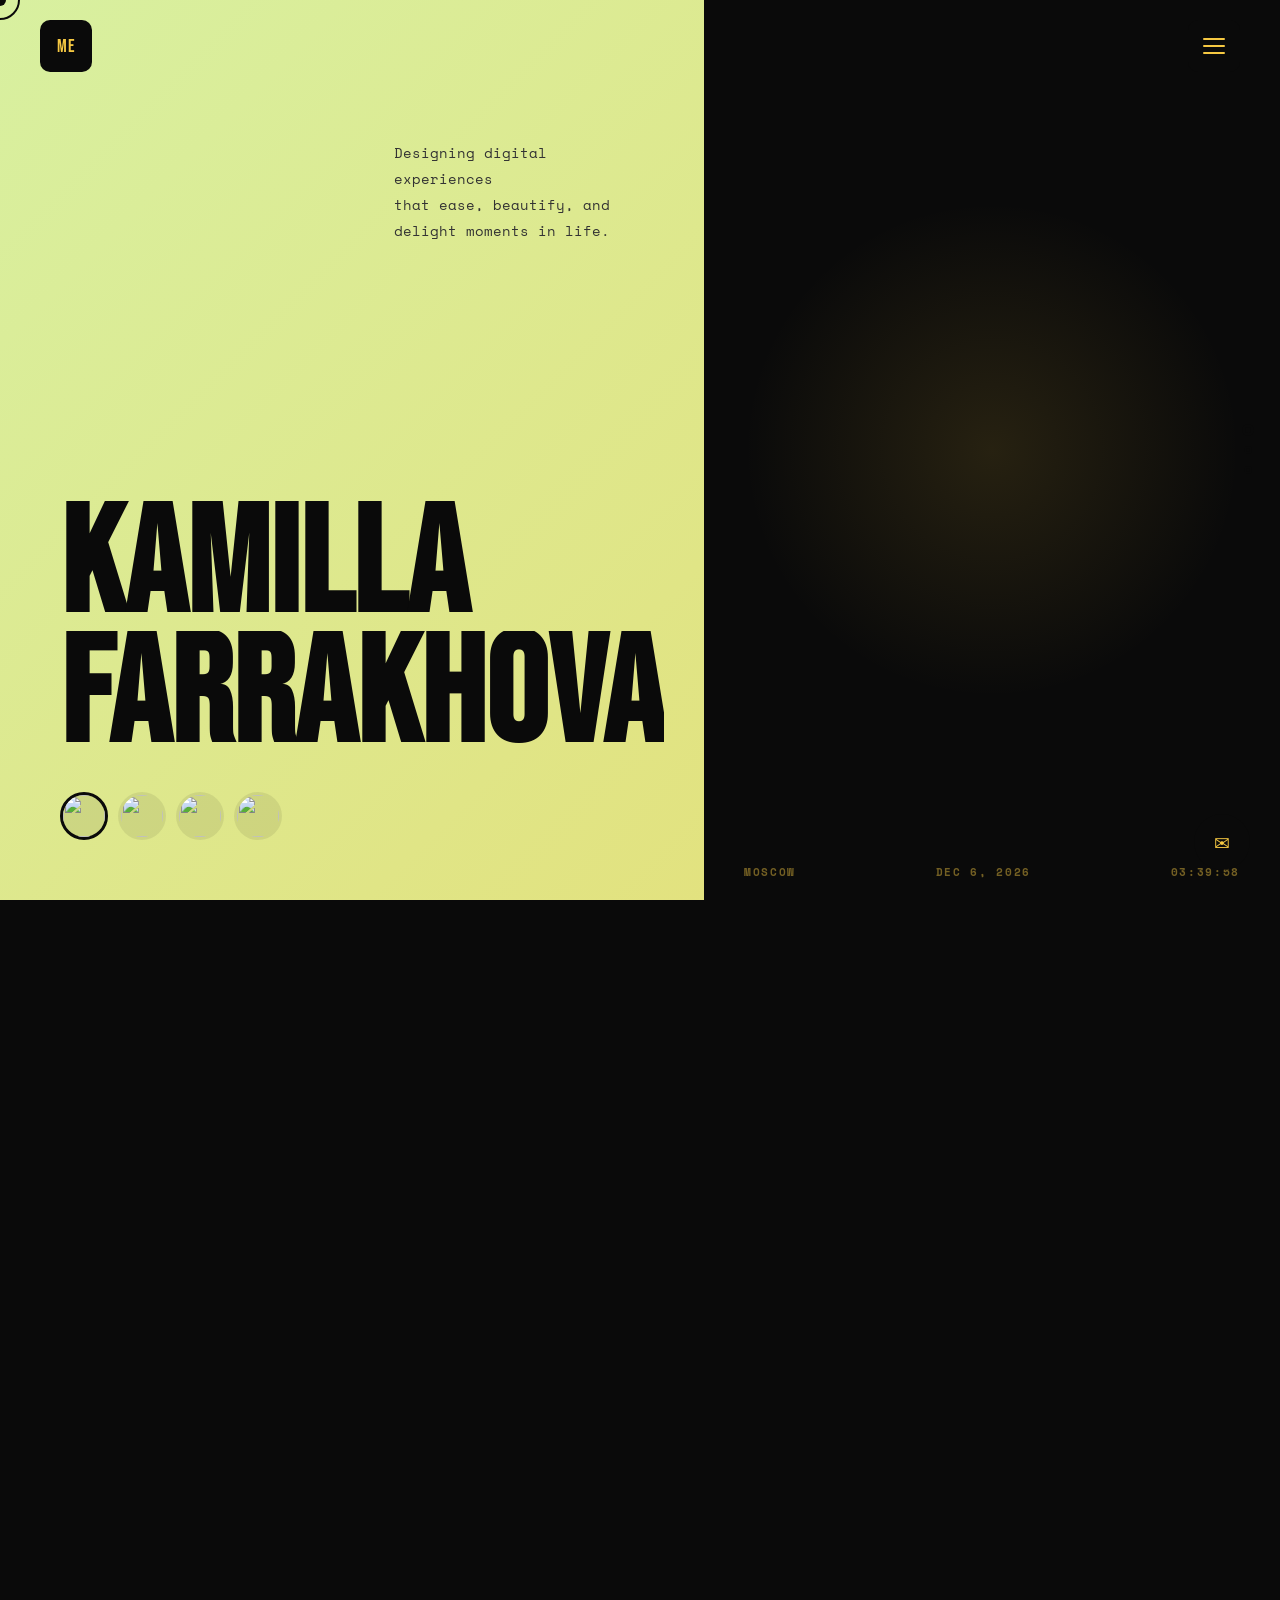
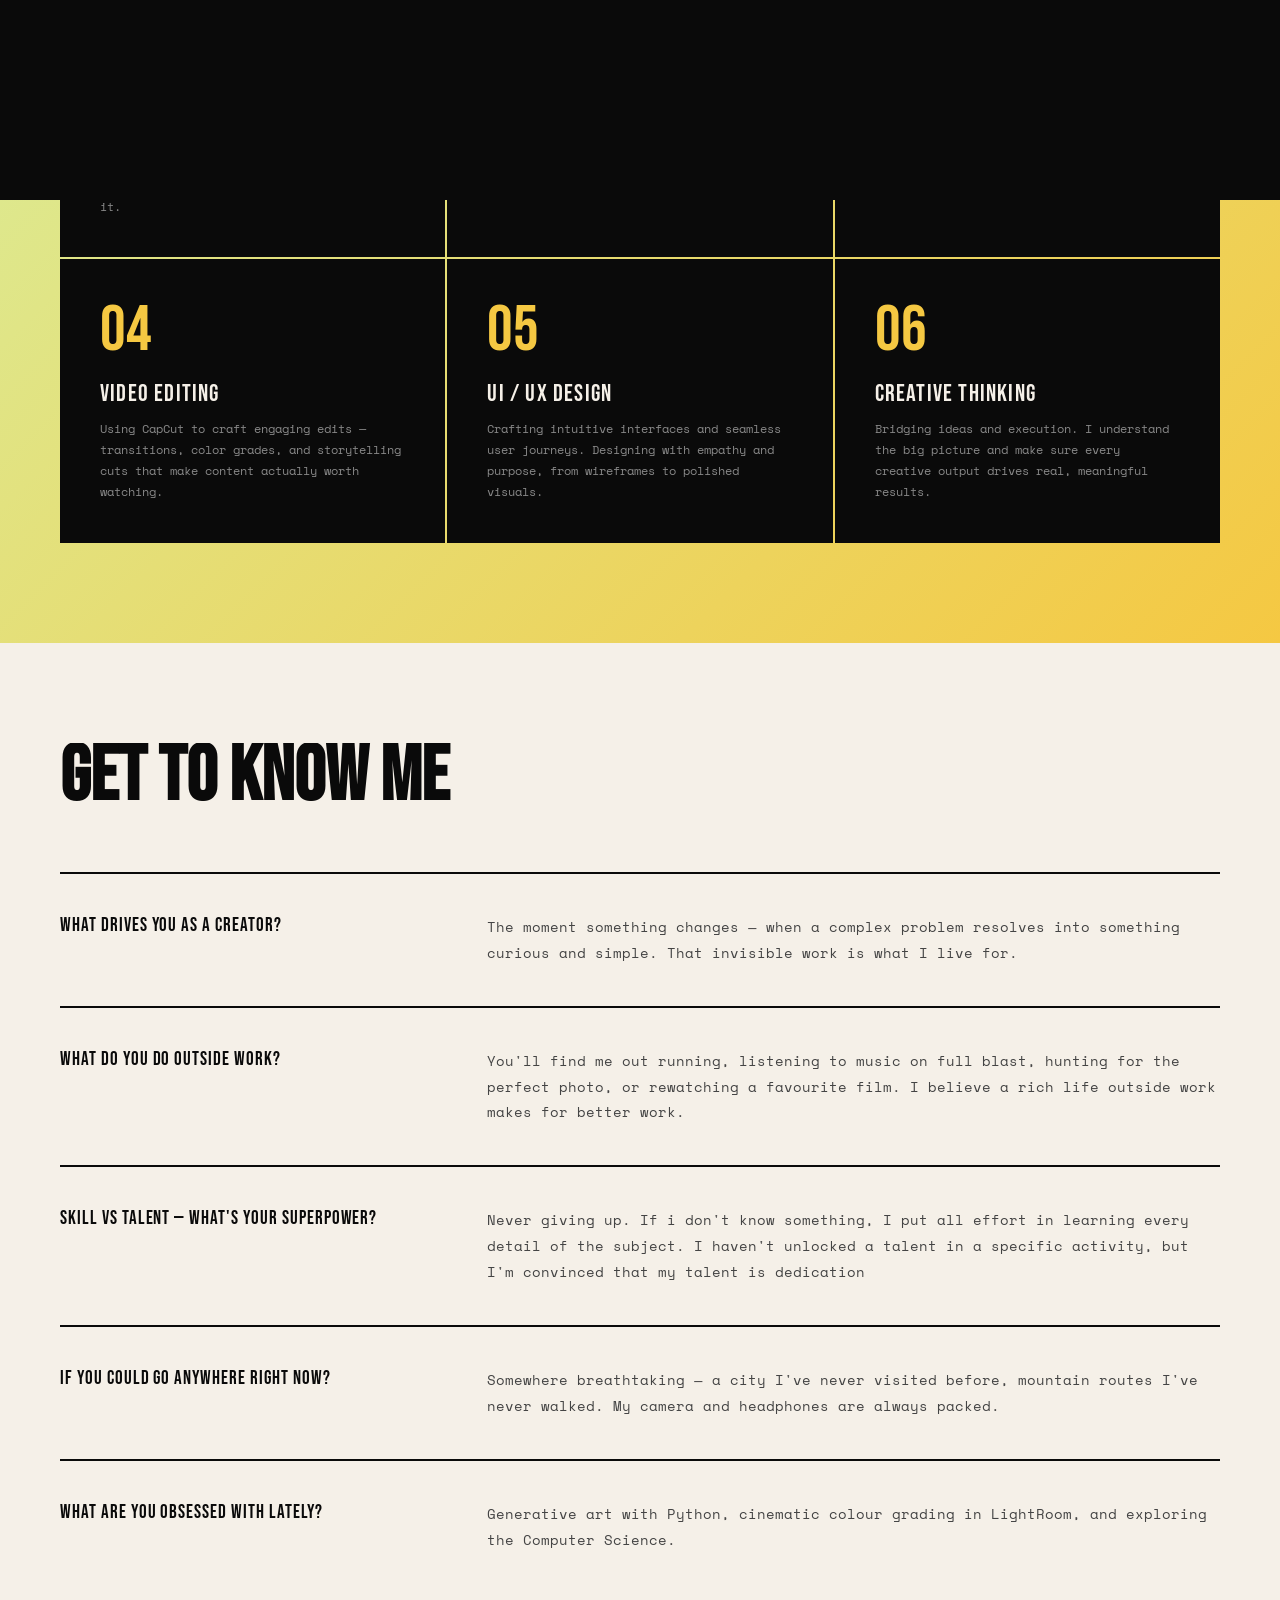
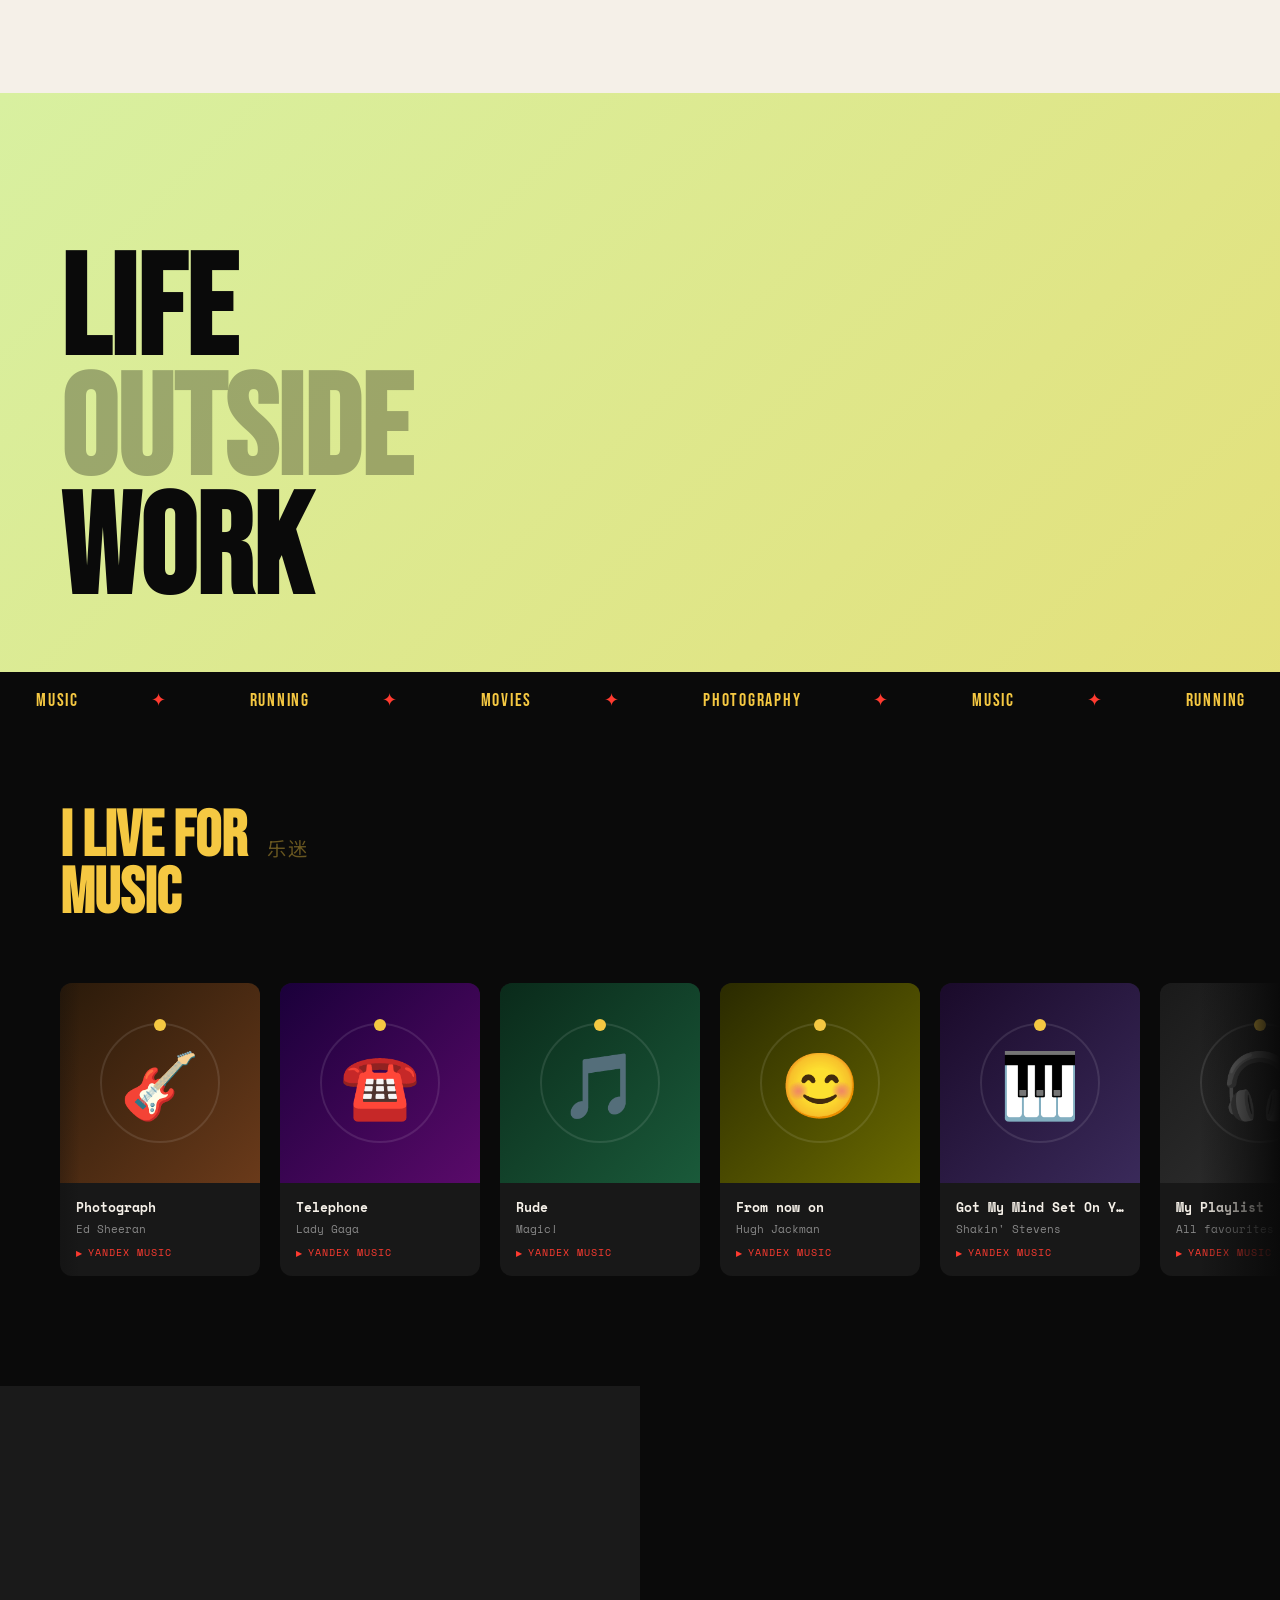
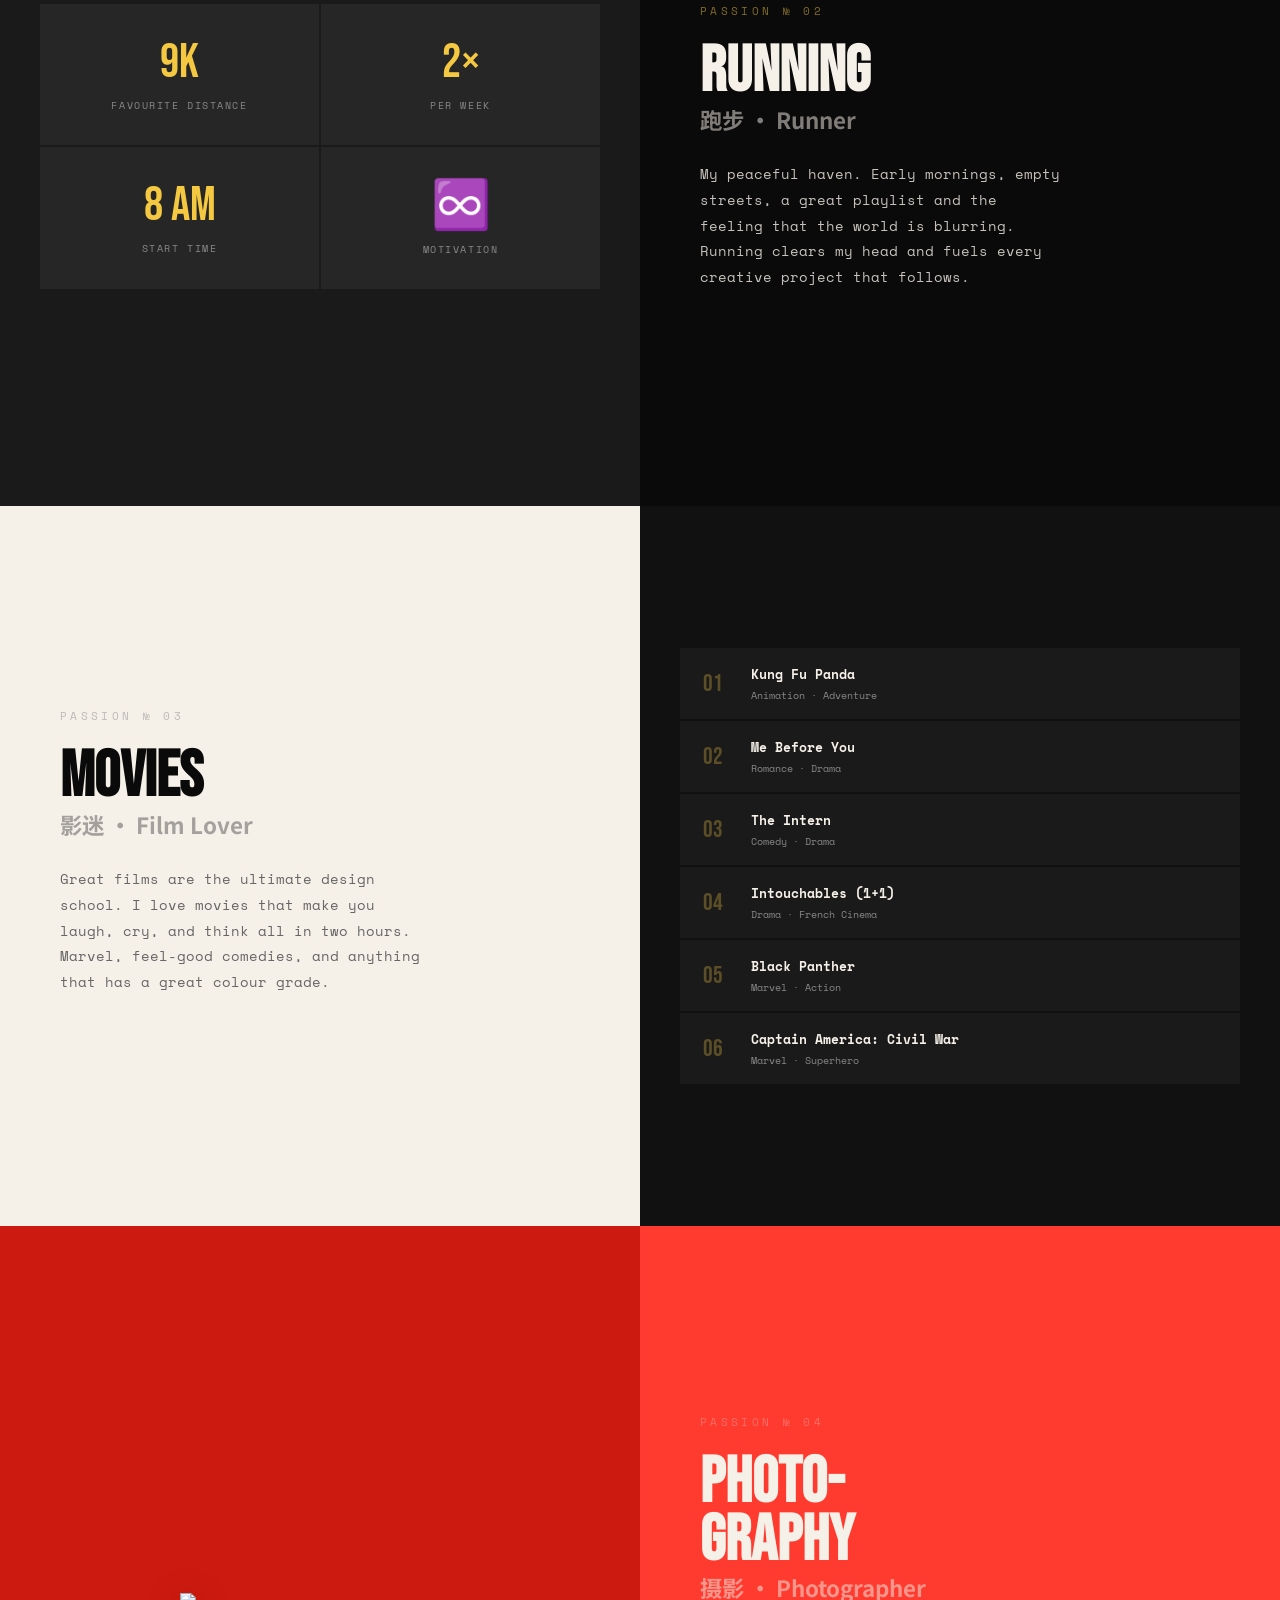
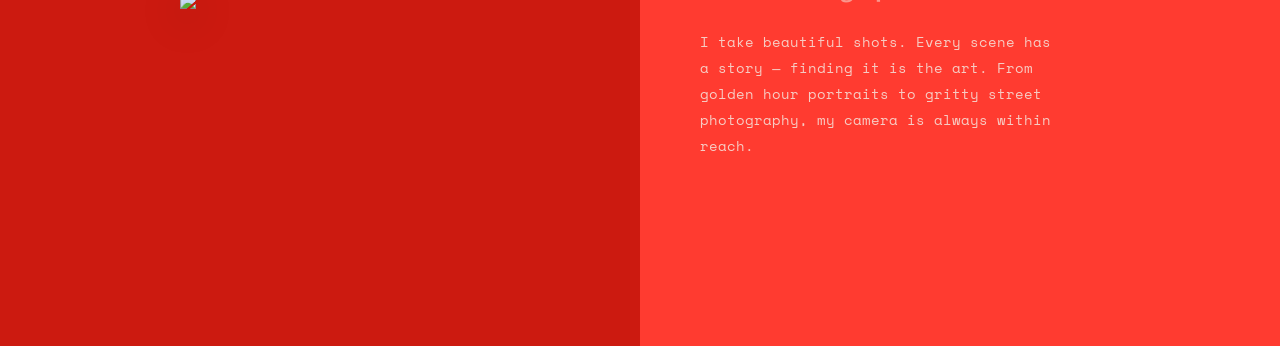
==== index.html @ 94609ce2 "Add files via upload" ====
<!DOCTYPE html>
<html lang="en">
<head>
  <meta charset="UTF-8"/>
  <meta name="viewport" content="width=device-width, initial-scale=1.0"/>
  <title>Kamilla Portfolio</title>
  <link rel="stylesheet" href="style.css"/>
  <link rel="preconnect" href="https://fonts.googleapis.com"/>
  <link rel="preconnect" href="https://fonts.gstatic.com" crossorigin/>
</head>
<body>

  <!-- CURSOR -->
  <div class="cursor"></div>
  <div class="cursor-follower"></div>

  <!-- TRANSITION -->
  <div class="page-transition"></div>

  <!-- NAV OVERLAY -->
  <div class="nav-overlay"></div>

  <!-- SIDEBAR DRAWER -->
  <nav class="nav-drawer">
    <a href="#" data-page="about" class="active">About</a>
    <a href="#" data-page="projects">Projects</a>
    <a href="#" data-page="hobbies">Hobbies</a>
    <div class="nav-drawer-footer">Portfolio · 2026</div>
  </nav>

  <!-- TOP NAV -->
  <nav>
    <a class="nav-logo" href="#" onclick="showPage('about');return false;">ME</a>
    <button class="nav-hamburger" aria-label="Menu">
      <span></span><span></span><span></span>
    </button>
  </nav>

  <!-- SIDE DOTS -->
  <div class="side-nav">
    <div class="side-dot active" data-page="about" title="About"></div>
    <div class="side-dot" data-page="projects" title="Projects"></div>
    <div class="side-dot" data-page="hobbies" title="Hobbies"></div>
  </div>

  <!-- EMAIL BUTTON -->
  <a class="email-btn" href="mailto:kamilla.farrakhova@gmail.com" title="Say hello">✉</a>

  <!-- ===================
       PAGE: ABOUT
       =================== -->
  <div id="page-about" class="page grad-bg">

    <!-- HERO -->
    <section class="about-hero">
      <div class="about-hero-left">
        <p class="about-tagline">
          Designing digital experiences<br>that ease, beautify, and<br>delight moments in life.
        </p>
        <h1 class="about-name">
          <span class="line"><span>KAMILLA</span></span>
          <span class="line"><span>FARRAKHOVA</span></span>
        </h1>
        <!-- Memoji switcher -->
        <div class="memoji-switcher">
    <div class="memoji-thumb active">
        <img src="me/me1.png" alt="" >
    </div>

    <div class="memoji-thumb">
        <img src="me/me2.png" alt="">
    </div>

    <div class="memoji-thumb">
        <img src="me/me3.png" alt="">
    </div>

    <div class="memoji-thumb">
        <img src="me/me4.png" alt="">
    </div>
  </div>
      </div>
      <div class="about-hero-right">
        <div class="hero-memoji-wrap">
          <img id="hero-memoji" class="hero-memoji" src="me/me5.png" alt=""/>
        </div>
        <div class="hero-location-strip">
          <span>MOSCOW</span>
          <span id="live-date">—</span>
          <span id="live-time">—</span>
        </div>
      </div>
    </section>

    <!-- MARQUEE -->
    <div class="marquee-wrap">
      <div class="marquee-track">
        <span>DESIGNER</span><span class="dot">✦</span>
        <span>DEVELOPER</span><span class="dot">✦</span>
        <span>CREATOR</span><span class="dot">✦</span>
        <span>PHOTOGRAPHER</span><span class="dot">✦</span>
        <span>THINKER</span><span class="dot">✦</span>
        <span>DREAMER</span><span class="dot">✦</span>
        <span>DESIGNER</span><span class="dot">✦</span>
        <span>DEVELOPER</span><span class="dot">✦</span>
        <span>CREATOR</span><span class="dot">✦</span>
        <span>PHOTOGRAPHER</span><span class="dot">✦</span>
        <span>THINKER</span><span class="dot">✦</span>
        <span>DREAMER</span><span class="dot">✦</span>
      </div>
    </div>

    <!-- BIO -->
    <section class="about-bio">
      <div class="bio-label reveal-left">BIO</div>
      <div>
        <p class="bio-text reveal">
          I'm a <em>passionate creator</em> obsessed with creating unique inventions.
          I build <em>Python bots</em>, shoot beautiful photographs, and edit videos that tell stories.
          I care just as much about <em>impact</em> as I do about craft — always asking why,
          always delivering quality.
        </p>
        <p class="bio-cjk reveal" style="transition-delay:0.2s;">关于我 · About Me</p>
      </div>
    </section>

    <!-- WHAT I DO -->
    <section class="about-work grad-bg">
      <h2 class="section-title reveal">
        WHAT I DO
        <span class="cjk">我的工作</span>
      </h2>
      <div class="skills-grid stagger">
        <div class="skill-card">
          <div class="skill-number">01</div>
          <div class="skill-title" data-scramble>PYTHON BOTS</div>
          <p class="skill-desc">Building smart automation tools and bots with Python. From data scrapers to Telegram bots — if it can be automated, I automate it.</p>
        </div>
        <div class="skill-card">
          <div class="skill-number">02</div>
          <div class="skill-title" data-scramble>FRONT-END DEV</div>
          <p class="skill-desc">Building performant, accessible, and beautiful web experiences using modern HTML, CSS, and JavaScript.</p>
        </div>
        <div class="skill-card">
          <div class="skill-number">03</div>
          <div class="skill-title" data-scramble>PHOTOGRAPHY</div>
          <p class="skill-desc">I take beautiful shots. Capturing light, mood, and moments — turning ordinary scenes into something worth keeping forever.</p>
        </div>
        <div class="skill-card">
          <div class="skill-number">04</div>
          <div class="skill-title" data-scramble>VIDEO EDITING</div>
          <p class="skill-desc">Using CapCut to craft engaging edits — transitions, color grades, and storytelling cuts that make content actually worth watching.</p>
        </div>
        <div class="skill-card">
          <div class="skill-number">05</div>
          <div class="skill-title" data-scramble>UI / UX DESIGN</div>
          <p class="skill-desc">Crafting intuitive interfaces and seamless user journeys. Designing with empathy and purpose, from wireframes to polished visuals.</p>
        </div>
        <div class="skill-card">
          <div class="skill-number">06</div>
          <div class="skill-title" data-scramble>CREATIVE THINKING</div>
          <p class="skill-desc">Bridging ideas and execution. I understand the big picture and make sure every creative output drives real, meaningful results.</p>
        </div>
      </div>
    </section>

    <!-- Q&A -->
    <section class="about-qa">
      <h2 class="section-title reveal">GET TO KNOW ME</h2>
      <div class="qa-item">
        <div class="qa-q">What drives you as a creator?</div>
        <div class="qa-a">The moment something changes — when a complex problem resolves into something curious and simple. That invisible work is what I live for.</div>
      </div>
      <div class="qa-item">
        <div class="qa-q">What do you do outside work?</div>
        <div class="qa-a">You'll find me out running, listening to music on full blast, hunting for the perfect photo, or rewatching a favourite film. I believe a rich life outside work makes for better work.</div>
      </div>
      <div class="qa-item">
        <div class="qa-q">Skill vs talent — what's your superpower?</div>
        <div class="qa-a">Never giving up. If i don't know something, I put all effort in learning every detail of the subject. I haven't unlocked a talent in a specific activity, but I'm convinced that my talent is dedication</div>
      </div>
      <div class="qa-item">
        <div class="qa-q">If you could go anywhere right now?</div>
        <div class="qa-a">Somewhere breathtaking — a city I've never visited before, mountain routes I've never walked. My camera and headphones are always packed.</div>
      </div>
      <div class="qa-item">
        <div class="qa-q">What are you obsessed with lately?</div>
        <div class="qa-a">Generative art with Python, cinematic colour grading in LightRoom, and exploring the Computer Science.</div>
      </div>
    </section>

  </div><!-- end #page-about -->


  <!-- ===================
       PAGE: PROJECTS
       =================== -->
  <div id="page-projects" class="page hidden">

    <section class="projects-hero">
      <div class="projects-bg-text">WORK</div>
      <div class="projects-count reveal">03 PROJECTS</div>
      <h1 class="projects-hero-title">
        <span class="small-line">SELECTED WORK</span>
        MY<br>PROJECTS
      </h1>
    </section>

    <div class="projects-grid stagger">

      <!-- Card 1 -->
      <div class="project-card">
        <div class="project-bg-color" style="background:#1a0a3a;"></div>
        <div class="project-bg">🤖</div>
        <div class="project-overlay"></div>
        <div class="project-card-inner">
          <div class="project-tags">
            <span class="project-tag">Python</span>
            <span class="project-tag">Automation</span>
          </div>
          <h3 class="project-title">TRENDWATCHER</h3>
          <div class="project-year">2026 — Python Development</div>
        </div>
        <a class="project-arrow" href="https://trendwatcheralpha.streamlit.app/" target="_blank" rel="noopener noreferrer">↗</a>
        <img class="project-memoji" src="me/pur.png" alt=""/>
      </div>

      <!-- Card 2 — WIDE FEATURED -->
      <div class="project-card">
        <span class="project-featured">✦ FEATURED</span>
        <div class="project-bg-color" style="background:#0a1a08;"></div>
        <div class="project-bg" style="font-size:12rem;">📸</div>
        <div class="project-overlay"></div>
        <div class="project-card-inner">
          <div class="project-tags">
            <span class="project-tag">Photography</span>
            <span class="project-tag">Visual Art</span>
            <span class="project-tag">Editing</span>
          </div>
          <h3 class="project-title">PHOTO SERIES 2026</h3>
          <div class="project-year">2026 — Photography & Post-Production</div>
        </div>
        <a class="project-arrow" href="https://t.me/OlegTB_bot" target="_blank" rel="noopener noreferrer">↗</a>
        <img class="project-memoji" src="me/gr.png"  alt=""/>
      </div>

      <!-- Card 3 -->
      <div class="project-card">
        <div class="project-bg-color" style="background:#2a0a0a;"></div>
        <div class="project-bg">💸</div>
        <div class="project-overlay"></div>
        <div class="project-card-inner">
          <div class="project-tags">
            <span class="project-tag">Python</span>
            <span class="project-tag">Telegram</span>
          </div>
          <h3 class="project-title">FINANCE BOT</h3>
          <div class="project-year">2024 — Telegram Bot</div>
        </div>
        <a class="project-arrow" href="https://t.me/OlegTB_bot" target="_blank" rel="noopener noreferrer">↗</a>
        <img class="project-memoji" src="me/red.png"  alt=""/>
      </div>

    </div>

    <div class="marquee-wrap">
      <div class="marquee-track">
        <span>CODE</span><span class="dot">✦</span>
        <span>SHOOT</span><span class="dot">✦</span>
        <span>EDIT</span><span class="dot">✦</span>
        <span>BUILD</span><span class="dot">✦</span>
        <span>CREATE</span><span class="dot">✦</span>
        <span>AUTOMATE</span><span class="dot">✦</span>
        <span>CODE</span><span class="dot">✦</span>
        <span>SHOOT</span><span class="dot">✦</span>
        <span>EDIT</span><span class="dot">✦</span>
        <span>BUILD</span><span class="dot">✦</span>
        <span>CREATE</span><span class="dot">✦</span>
        <span>AUTOMATE</span><span class="dot">✦</span>
      </div>
    </div>

  </div><!-- end #page-projects -->


  <!-- ===================
       PAGE: HOBBIES
       =================== -->
  <div id="page-hobbies" class="page grad-bg">

    <section class="hobbies-hero">
      <h1 class="hobbies-hero-title reveal">
        LIFE<br>
        <span style="opacity:0.3">OUTSIDE</span><br>
        WORK
      </h1>
    </section>

    <div class="marquee-wrap">
      <div class="marquee-track">
        <span>MUSIC</span><span class="dot">✦</span>
        <span>RUNNING</span><span class="dot">✦</span>
        <span>MOVIES</span><span class="dot">✦</span>
        <span>PHOTOGRAPHY</span><span class="dot">✦</span>
        <span>MUSIC</span><span class="dot">✦</span>
        <span>RUNNING</span><span class="dot">✦</span>
        <span>MOVIES</span><span class="dot">✦</span>
        <span>PHOTOGRAPHY</span><span class="dot">✦</span>
      </div>
    </div>

    <!-- ======== MUSIC SECTION ======== -->
    <section class="music-section">
      <div class="music-section-header reveal">
        <h2>I LIVE FOR<br>MUSIC</h2>
        <span class="cjk-sub">乐迷</span>
      </div>

      <!-- Scroll row -->
      <div class="music-scroll-outer">
        <div class="music-scroll-track">

          <a class="music-card-new" href="https://music.yandex.ru/album/2004485/track/18088710?utm_source=web&utm_medium=copy_link" target="_blank" rel="noopener">
            <div class="music-card-art" style="background:linear-gradient(135deg,#2a1a0a,#6a3a1a);">
              <div class="disc-ring"></div>
              🎸
            </div>
            <div class="music-card-info">
              <div class="music-card-name">Photograph</div>
              <div class="music-card-artist">Ed Sheeran</div>
              <div class="music-card-platform">Yandex Music</div>
            </div>
          </a>

          <a class="music-card-new" href="https://music.yandex.ru/album/10811/track/115022?utm_source=web&utm_medium=copy_link" target="_blank" rel="noopener">
            <div class="music-card-art" style="background:linear-gradient(135deg,#1a003a,#5a0a6a);">
              <div class="disc-ring"></div>
              ☎️
            </div>
            <div class="music-card-info">
              <div class="music-card-name">Telephone</div>
              <div class="music-card-artist">Lady Gaga</div>
              <div class="music-card-platform">Yandex Music</div>
            </div>
          </a>

          <a class="music-card-new" href="https://music.yandex.ru/album/39948127/track/16507224?utm_source=web&utm_medium=copy_link" target="_blank" rel="noopener">
            <div class="music-card-art" style="background:linear-gradient(135deg,#0a2a1a,#1a5a3a);">
              <div class="disc-ring"></div>
              🎵
            </div>
            <div class="music-card-info">
              <div class="music-card-name">Rude</div>
              <div class="music-card-artist">Magic!</div>
              <div class="music-card-platform">Yandex Music</div>
            </div>
          </a>

          <a class="music-card-new" href="https://music.yandex.ru/album/6083179/track/38213984?utm_source=web&utm_medium=copy_link" target="_blank" rel="noopener">
            <div class="music-card-art" style="background:linear-gradient(135deg,#2a2a00,#6a6a00);">
              <div class="disc-ring"></div>
              😊
            </div>
            <div class="music-card-info">
              <div class="music-card-name">From now on</div>
              <div class="music-card-artist">Hugh Jackman</div>
              <div class="music-card-platform">Yandex Music</div>
            </div>
          </a>

          <a class="music-card-new" href="https://music.yandex.ru/album/40392020/track/74074387?utm_source=web&utm_medium=copy_link" target="_blank" rel="noopener">
            <div class="music-card-art" style="background:linear-gradient(135deg,#1a0a2a,#3a2a5a);">
              <div class="disc-ring"></div>
              🎹
            </div>
            <div class="music-card-info">
              <div class="music-card-name">Got My Mind Set On You</div>
              <div class="music-card-artist">Shakin' Stevens</div>
              <div class="music-card-platform">Yandex Music</div>
            </div>
          </a>

          <a class="music-card-new" href="https://music.yandex.ru/" target="_blank" rel="noopener">
            <div class="music-card-art" style="background:linear-gradient(135deg,#1a1a1a,#333);">
              <div class="disc-ring"></div>
              🎧
            </div>
            <div class="music-card-info">
              <div class="music-card-name">My Playlist</div>
              <div class="music-card-artist">All favourites</div>
              <div class="music-card-platform">Yandex Music</div>
            </div>
          </a>

        </div>
      </div>
    </section>

    <!-- ======== RUNNING SECTION ======== -->
    <section class="hobby-section hobby-running">
      <div class="hobby-content reveal-left">
        <div class="hobby-label">Passion № 02</div>
        <h2 class="hobby-title">
          RUNNING
          <span class="cjk">跑步 · Runner</span>
        </h2>
        <p class="hobby-desc">
          My peaceful haven. Early mornings, empty streets, a great playlist
          and the feeling that the world is blurring. Running clears my head and
          fuels every creative project that follows.
        </p>
      </div>
      <div class="hobby-visual">
        <div class="run-stats stagger" style="width:100%;padding:40px;">
          <div class="run-stat">
            <span class="num count-up" data-target="10" data-suffix="K">0</span>
            <span class="label">Favourite Distance</span>
          </div>
          <div class="run-stat">
            <span class="num count-up" data-target="3" data-suffix="×">0</span>
            <span class="label">Per Week</span>
          </div>
          <div class="run-stat">
            <span class="num count-up" data-target="9" data-suffix=" AM">0</span>
            <span class="label">Start Time</span>
          </div>
          <div class="run-stat">
            <span class="num" style="color:var(--yellow);font-family:var(--font-display);font-size:3rem;">♾️</span>
            <span class="label">Motivation</span>
          </div>
        </div>
      </div>
    </section>

    <!-- ======== MOVIES SECTION ======== -->
    <section class="hobby-section hobby-movies">
      <div class="hobby-content reveal">
        <div class="hobby-label" style="color:#888;">Passion № 03</div>
        <h2 class="hobby-title" style="color:var(--black);">
          MOVIES
          <span class="cjk" style="color:#555;">影迷 · Film Lover</span>
        </h2>
        <p class="hobby-desc" style="color:#444;">
          Great films are the ultimate design school. I love movies that make you laugh,
          cry, and think all in two hours. Marvel, feel-good comedies, and
          anything that has a great colour grade.
        </p>
        <img src="me/movie.jpg" alt="" style="width:140px;margin-top:30px;filter:drop-shadow(0 10px 20px rgba(0,0,0,0.2));"/>
      </div>
      <div class="hobby-visual">
        <div class="movie-list reveal">
          <div class="movie-item">
            <div class="movie-num">01</div>
            <div>
              <div class="movie-title">Kung Fu Panda</div>
              <div class="movie-genre">Animation · Adventure</div>
            </div>
          </div>
          <div class="movie-item">
            <div class="movie-num">02</div>
            <div>
              <div class="movie-title">Me Before You</div>
              <div class="movie-genre">Romance · Drama</div>
            </div>
          </div>
          <div class="movie-item">
            <div class="movie-num">03</div>
            <div>
              <div class="movie-title">The Intern</div>
              <div class="movie-genre">Comedy · Drama</div>
            </div>
          </div>
          <div class="movie-item">
            <div class="movie-num">04</div>
            <div>
              <div class="movie-title">Intouchables (1+1)</div>
              <div class="movie-genre">Drama · French Cinema</div>
            </div>
          </div>
          <div class="movie-item">
            <div class="movie-num">05</div>
            <div>
              <div class="movie-title">Black Panther</div>
              <div class="movie-genre">Marvel · Action</div>
            </div>
          </div>
          <div class="movie-item">
            <div class="movie-num">06</div>
            <div>
              <div class="movie-title">Captain America: Civil War</div>
              <div class="movie-genre">Marvel · Superhero</div>
            </div>
          </div>
        </div>
      </div>
    </section>

    <!-- ======== PHOTOGRAPHY SECTION ======== -->
    <section class="hobby-section hobby-photo">
      <div class="hobby-content reveal-left">
        <div class="hobby-label" style="color:rgba(255,255,255,0.5);">Passion № 04</div>
        <h2 class="hobby-title">
          PHOTO-<br>GRAPHY
          <span class="cjk">摄影 · Photographer</span>
        </h2>
        <p class="hobby-desc">
          I take beautiful shots. Every scene has a story — finding it is the art.
          From golden hour portraits to gritty street photography, my camera is
          always within reach.
        </p>
      </div>
      <div class="hobby-visual">
        <div class="photo-memoji-wrap reveal">
          <img class="photo-memoji" src="me/city.JPG" style="width:440px;margin-top:30px;filter:drop-shadow(0 10px 20px rgba(0,0,0,0.2));"></div>
        </div>
      </div>
    </section>

  </div><!-- end #page-hobbies -->

  <script src="script.js"></script>
</body>
</html>
---- style.css ----
/* ===========================
   DESIGN SYSTEM & VARIABLES
   =========================== */
@import url('https://fonts.googleapis.com/css2?family=Bebas+Neue&family=Space+Mono:ital,wght@0,400;0,700;1,400&family=Noto+Sans+SC:wght@400;700&display=swap');

:root {
  --yellow: #F5C842;
  --green: #5BAD6F;
  --blue: #5B9FBF;
  --orange: #F5874A;
  --black: #0A0A0A;
  --white: #F5F0E8;
  --accent: #FF3B30;
  --gray: #888;
  --card-bg: #111;
  /* gradient background */
  --bg-grad: linear-gradient(135deg, #e8f5a0 0%, #F5C842 30%, #a8d8a0 60%, #c8e8b0 80%, #F5C842 100%);
  --font-display: 'Bebas Neue', sans-serif;
  --font-body: 'Space Mono', monospace;
  --font-cjk: 'Noto Sans SC', sans-serif;
  --ease-out: cubic-bezier(0.16, 1, 0.3, 1);
  --ease-in-out: cubic-bezier(0.76, 0, 0.24, 1);
}

*, *::before, *::after { box-sizing: border-box; margin: 0; padding: 0; }
html { scroll-behavior: smooth; }

body {
  font-family: var(--font-body);
  background: var(--yellow);
  color: var(--black);
  overflow-x: hidden;
  cursor: none;
}

/* ===========================
   GRADIENT BACKGROUND BASE
   =========================== */
.grad-bg {
  background: linear-gradient(135deg,
    #d8f0a0 0%,
    #F5C842 25%,
    #a8e0a8 50%,
    #F5C842 65%,
    #c8ddf0 80%,
    #F5C842 100%);
  background-size: 400% 400%;
  animation: gradient-shift 12s ease infinite;
}

@keyframes gradient-shift {
  0%   { background-position: 0% 50%; }
  50%  { background-position: 100% 50%; }
  100% { background-position: 0% 50%; }
}

/* ===========================
   CUSTOM CURSOR
   =========================== */
.cursor {
  position: fixed;
  width: 12px; height: 12px;
  background: var(--black);
  border-radius: 50%;
  pointer-events: none;
  z-index: 9999;
  transform: translate(-50%, -50%);
  transition: width 0.2s var(--ease-out), height 0.2s var(--ease-out), background 0.2s;
  mix-blend-mode: multiply;
}
.cursor-follower {
  position: fixed;
  width: 40px; height: 40px;
  border: 2px solid var(--black);
  border-radius: 50%;
  pointer-events: none;
  z-index: 9998;
  transform: translate(-50%, -50%);
  transition: transform 0.15s var(--ease-out), width 0.3s var(--ease-out), height 0.3s var(--ease-out);
}
body:has(a:hover) .cursor { width: 24px; height: 24px; background: var(--accent); }
body:has(a:hover) .cursor-follower { width: 60px; height: 60px; }

/* ===========================
   PAGE TRANSITIONS
   =========================== */
.page-transition {
  position: fixed;
  inset: 0;
  background: var(--black);
  z-index: 9000;
  transform: translateY(100%);
  pointer-events: none;
}
.page-transition.entering { animation: curtain-in 0.6s var(--ease-in-out) forwards; }
.page-transition.leaving  { animation: curtain-out 0.6s var(--ease-in-out) forwards; }
@keyframes curtain-in  { from { transform: translateY(100%); } to { transform: translateY(0); } }
@keyframes curtain-out { from { transform: translateY(0); }    to { transform: translateY(-100%); } }

/* ===========================
   NAVIGATION — slide-in sidebar
   =========================== */
nav {
  position: fixed;
  top: 0; left: 0; right: 0;
  z-index: 1000;
  display: flex;
  align-items: center;
  justify-content: space-between;
  padding: 20px 40px;
}

.nav-logo {
  background: var(--black);
  color: var(--yellow);
  width: 52px; height: 52px;
  display: flex; align-items: center; justify-content: center;
  border-radius: 10px;
  font-family: var(--font-display);
  font-size: 1.1rem;
  text-decoration: none;
  letter-spacing: 1px;
  transition: transform 0.3s var(--ease-out);
}
.nav-logo:hover { transform: rotate(-5deg) scale(1.1); }

/* Hamburger button */
.nav-hamburger {
  background: var(--black);
  border: none;
  color: var(--yellow);
  width: 52px; height: 52px;
  border-radius: 10px;
  cursor: none;
  display: flex; flex-direction: column;
  align-items: center; justify-content: center;
  gap: 5px;
  transition: transform 0.3s var(--ease-out);
  position: relative;
  z-index: 1100;
}
.nav-hamburger:hover { transform: scale(1.1); }
.nav-hamburger span {
  display: block;
  width: 22px; height: 2px;
  background: var(--yellow);
  border-radius: 2px;
  transition: transform 0.3s var(--ease-out), opacity 0.3s;
}
.nav-hamburger.open span:nth-child(1) { transform: translateY(7px) rotate(45deg); }
.nav-hamburger.open span:nth-child(2) { opacity: 0; }
.nav-hamburger.open span:nth-child(3) { transform: translateY(-7px) rotate(-45deg); }

/* Sidebar drawer */
.nav-drawer {
  position: fixed;
  top: 0; left: 0;
  width: 300px; height: 100vh;
  background: var(--black);
  z-index: 1050;
  transform: translateX(-100%);
  transition: transform 0.5s var(--ease-out);
  display: flex;
  flex-direction: column;
  justify-content: center;
  padding: 60px 50px;
}
.nav-drawer.open { transform: translateX(0); }
.nav-drawer a {
  font-family: var(--font-display);
  font-size: 3rem;
  color: rgba(245,200,66,0.4);
  text-decoration: none;
  letter-spacing: 0.05em;
  line-height: 1.1;
  transition: color 0.2s, transform 0.3s var(--ease-out);
  display: block;
  margin-bottom: 20px;
}
.nav-drawer a.active,
.nav-drawer a:hover { color: var(--yellow); transform: translateX(12px); }
.nav-drawer-footer {
  position: absolute;
  bottom: 40px; left: 50px;
  font-size: 0.7rem;
  letter-spacing: 0.2em;
  color: var(--gray);
  text-transform: uppercase;
}
.nav-overlay {
  position: fixed;
  inset: 0;
  background: rgba(0,0,0,0.5);
  z-index: 1040;
  opacity: 0;
  pointer-events: none;
  transition: opacity 0.4s;
}
.nav-overlay.open { opacity: 1; pointer-events: all; }

/* ===========================
   PAGES
   =========================== */
.page { min-height: 100vh; }
.hidden { display: none; }

/* ===========================
   ABOUT PAGE
   =========================== */
#page-about { }

.about-hero {
  display: grid;
  grid-template-columns: 1fr 1fr;
  min-height: 100vh;
}
.about-hero-left {
  display: flex;
  flex-direction: column;
  justify-content: flex-end;
  padding: 120px 40px 60px 60px;
  position: relative;
}
.about-hero-right {
  background: var(--black);
  position: relative;
  overflow: hidden;
  display: flex;
  align-items: flex-end;
}

.hero-memoji-wrap {
  width: 100%;
  height: 100%;
  display: flex;
  align-items: flex-end;
  justify-content: center;
  overflow: hidden;
  position: relative;
}
.hero-memoji-wrap::before {
  content: '';
  position: absolute;
  width: 500px; height: 500px;
  background: radial-gradient(circle, rgba(245,200,66,0.12) 0%, transparent 70%);
  border-radius: 50%;
  top: 50%; left: 50%;
  transform: translate(-50%, -50%);
  animation: pulse-glow 4s ease-in-out infinite;
}
.hero-memoji {
  width: 75%;
  max-width: 380px;
  object-fit: contain;
  display: block;
  animation: float 5s ease-in-out infinite;
  position: relative;
  z-index: 1;
  margin-bottom: -10px;
  filter: drop-shadow(0 20px 60px rgba(0,0,0,0.6));
  transition: opacity 0.4s;
}

@keyframes float {
  0%, 100% { transform: translateY(0); }
  50%       { transform: translateY(-18px); }
}
@keyframes pulse-glow {
  0%, 100% { opacity: 0.6; transform: translate(-50%,-50%) scale(1); }
  50%       { opacity: 1;   transform: translate(-50%,-50%) scale(1.1); }
}
.hero-location-strip {
  position: absolute;
  bottom: 0; width: 100%;
  display: flex; justify-content: space-between;
  padding: 20px 40px;
  font-size: 0.7rem; font-weight: 700;
  letter-spacing: 0.15em; text-transform: uppercase;
  color: rgba(245,200,66,0.45);
}

.about-name {
  font-family: var(--font-display);
  font-size: clamp(5rem, 12vw, 13rem);
  line-height: 0.85;
}
.about-name .line { display: block; overflow: hidden; }
.about-name .line span {
  display: block;
  transform: translateY(100%);
  animation: slide-up 0.9s var(--ease-out) forwards;
}
.about-name .line:nth-child(2) span { animation-delay: 0.12s; }

.about-tagline {
  font-family: var(--font-body);
  font-size: 0.9rem; line-height: 1.8;
  color: #333;
  max-width: 260px;
  position: absolute; top: 140px; right: 50px;
  opacity: 0;
  animation: fade-in-up 0.8s var(--ease-out) 0.5s forwards;
}

/* Memoji switcher row */
.memoji-switcher {
  display: flex; gap: 10px; margin-top: 30px;
}
.memoji-thumb {
  width: 48px; height: 48px; border-radius: 50%;
  overflow: hidden; cursor: none;
  border: 3px solid transparent;
  transition: border-color 0.2s, transform 0.3s var(--ease-out);
  background: rgba(0,0,0,0.08);
}
.memoji-thumb img { width: 100%; height: 100%; object-fit: cover; }
.memoji-thumb.active { border-color: var(--black); }
.memoji-thumb:hover { transform: scale(1.15); border-color: var(--black); }

/* Bio */
.about-bio {
  background: var(--black);
  color: var(--white);
  padding: 100px 60px;
  display: grid;
  grid-template-columns: 80px 1fr;
  gap: 60px;
  align-items: start;
}
.bio-label {
  font-family: var(--font-display);
  font-size: 0.9rem; letter-spacing: 0.2em;
  color: var(--yellow);
  writing-mode: vertical-rl; text-orientation: mixed;
  transform: rotate(180deg);
  padding-top: 10px;
}
.bio-text { font-size: 1.4rem; line-height: 1.75; }
.bio-text em { font-style: normal; color: var(--yellow); font-weight: 700; }
.bio-cjk { font-family: 'Noto Sans SC', sans-serif; font-size: 0.8rem; color: var(--gray); margin-top: 12px; }

/* Skills */
.about-work { padding: 100px 60px; }
.section-title {
  font-family: var(--font-display);
  font-size: clamp(3rem, 6vw, 7rem);
  line-height: 0.9; margin-bottom: 60px; overflow: hidden;
}
.section-title .cjk {
  font-family: 'Noto Sans SC', sans-serif;
  font-size: 0.35em; vertical-align: middle; margin-left: 16px;
  color: var(--black); opacity: 0.4;
}
.skills-grid {
  display: grid; grid-template-columns: repeat(3, 1fr); gap: 2px;
}
.skill-card {
  background: var(--black); color: var(--white);
  padding: 40px; position: relative; overflow: hidden;
  transition: color 0.3s; cursor: default;
}
.skill-card::before {
  content: ''; position: absolute; inset: 0;
  background: var(--yellow);
  transform: translateY(100%);
  transition: transform 0.5s var(--ease-out); z-index: 0;
}
.skill-card:hover::before { transform: translateY(0); }
.skill-card:hover { color: var(--black); }
.skill-card > * { position: relative; z-index: 1; }
.skill-number { font-family: var(--font-display); font-size: 4rem; color: var(--yellow); line-height: 1; transition: color 0.3s; }
.skill-card:hover .skill-number { color: var(--black); }
.skill-title { font-family: var(--font-display); font-size: 1.5rem; letter-spacing: 0.05em; margin: 16px 0 10px; }
.skill-desc { font-size: 0.78rem; line-height: 1.7; color: var(--gray); transition: color 0.3s; }
.skill-card:hover .skill-desc { color: #444; }

/* Q&A */
.about-qa { background: var(--white); padding: 100px 60px; }
.qa-item {
  border-top: 2px solid var(--black); padding: 40px 0;
  display: grid; grid-template-columns: 1fr 2fr; gap: 60px;
  opacity: 0; transform: translateY(40px);
  transition: opacity 0.7s var(--ease-out), transform 0.7s var(--ease-out);
}
.qa-item.visible { opacity: 1; transform: translateY(0); }
.qa-q { font-family: var(--font-display); font-size: 1.2rem; letter-spacing: 0.05em; line-height: 1.3; }
.qa-a { font-size: 0.9rem; line-height: 1.8; color: #444; }

/* ===========================
   PROJECTS PAGE
   =========================== */
#page-projects { background: var(--black); color: var(--white); }
.projects-hero {
  padding: 160px 60px 80px;
  position: relative; overflow: hidden;
}
.projects-hero-title {
  font-family: var(--font-display);
  font-size: clamp(5rem, 14vw, 18rem);
  line-height: 0.85; color: var(--yellow); position: relative; z-index: 1;
}
.projects-hero-title .small-line {
  font-size: 0.3em; color: rgba(245,200,66,0.3); display: block;
}
.projects-bg-text {
  position: absolute; font-family: var(--font-display); font-size: 30vw;
  color: rgba(255,255,255,0.02); top: 50%; left: 50%;
  transform: translate(-50%, -50%); pointer-events: none; white-space: nowrap;
}
.projects-count {
  position: absolute; top: 180px; right: 60px;
  font-size: 0.75rem; letter-spacing: 0.2em; text-transform: uppercase; color: var(--gray);
}

.projects-grid {
  padding: 0 60px 100px;
  display: grid; grid-template-columns: repeat(2, 1fr); gap: 2px;
}
.project-card {
  background: #111; position: relative; overflow: hidden;
  cursor: pointer; aspect-ratio: 4/3;
  transition: transform 0.1s;
}
.project-card:nth-child(2) { grid-column: span 2; aspect-ratio: 16/6; }

.project-card-inner {
  position: absolute; inset: 0;
  display: flex; flex-direction: column; justify-content: flex-end; padding: 40px;
}
.project-bg {
  position: absolute; inset: 0;
  display: flex; align-items: center; justify-content: center;
  font-size: 8rem; opacity: 0.1;
  transition: opacity 0.5s, transform 0.8s var(--ease-out);
}
.project-card:hover .project-bg { opacity: 0.2; transform: scale(1.1); }
.project-overlay {
  position: absolute; inset: 0;
  background: linear-gradient(to top, rgba(0,0,0,0.9) 0%, transparent 60%);
}
.project-tags {
  display: flex; gap: 8px; flex-wrap: wrap; margin-bottom: 16px;
  position: relative; z-index: 1;
  transform: translateY(20px); opacity: 0;
  transition: transform 0.4s var(--ease-out), opacity 0.4s;
}
.project-card:hover .project-tags { transform: translateY(0); opacity: 1; }
.project-tag {
  font-size: 0.65rem; letter-spacing: 0.15em; text-transform: uppercase;
  padding: 4px 10px; border: 1px solid var(--yellow); color: var(--yellow); border-radius: 2px;
}
.project-title {
  font-family: var(--font-display); font-size: clamp(1.5rem, 3vw, 3rem);
  line-height: 0.95; position: relative; z-index: 1;
  transition: transform 0.4s var(--ease-out);
}
.project-card:hover .project-title { transform: translateX(10px); }
.project-year { font-size: 0.75rem; letter-spacing: 0.2em; color: var(--gray); position: relative; z-index: 1; margin-top: 8px; }
.project-arrow {
  position: absolute; top: 40px; right: 40px; font-size: 2rem;
  z-index: 2; opacity: 0; transform: translate(-10px, 10px);
  transition: opacity 0.3s, transform 0.4s var(--ease-out); color: var(--yellow);
}
.project-card:hover .project-arrow { opacity: 1; transform: translate(0,0); }
.project-featured {
  position: absolute; top: 40px; left: 40px;
  font-size: 0.65rem; letter-spacing: 0.3em; text-transform: uppercase;
  color: var(--accent); z-index: 2;
}
.project-bg-color { position: absolute; inset: 0; }
.project-memoji {
  position: absolute; bottom: -20px; right: 30px;
  width: 180px; z-index: 2;
  opacity: 0; transform: translateY(20px);
  transition: opacity 0.5s var(--ease-out), transform 0.5s var(--ease-out);
  filter: drop-shadow(0 10px 30px rgba(0,0,0,0.5));
}
.project-card:hover .project-memoji { opacity: 1; transform: translateY(0); }

/* ===========================
   HOBBIES PAGE
   =========================== */
#page-hobbies { }
.hobbies-hero { padding: 160px 60px 60px; position: relative; }
.hobbies-hero-title { font-family: var(--font-display); font-size: clamp(4rem, 11vw, 15rem); line-height: 0.85; }

/* === MUSIC SECTION (billchien style) === */
.music-section {
  background: var(--black);
  padding: 80px 0 100px;
}
.music-section-header {
  padding: 0 60px 50px;
  display: flex; align-items: baseline; gap: 20px;
}
.music-section-header h2 {
  font-family: var(--font-display); font-size: clamp(2.5rem,5vw,6rem);
  color: var(--yellow); line-height: 0.9;
}
.music-section-header .cjk-sub {
  font-family: 'Noto Sans SC', sans-serif;
  font-size: 1.2rem; color: rgba(245,200,66,0.4); letter-spacing: 0.1em;
}

/* Horizontal scroll row */
.music-scroll-outer {
  overflow: hidden; position: relative;
  padding: 10px 0;
}
.music-scroll-outer::before,
.music-scroll-outer::after {
  content: '';
  position: absolute; top: 0; bottom: 0; width: 80px; z-index: 10;
}
.music-scroll-outer::before { left: 0; background: linear-gradient(to right, var(--black), transparent); }
.music-scroll-outer::after  { right: 0; background: linear-gradient(to left, var(--black), transparent); }

.music-scroll-track {
  display: flex; gap: 20px;
  padding: 0 60px;
  overflow-x: auto; overflow-y: visible;
  scrollbar-width: none; -ms-overflow-style: none;
  cursor: grab; user-select: none;
}
.music-scroll-track::-webkit-scrollbar { display: none; }
.music-scroll-track.dragging { cursor: grabbing; }

.music-card-new {
  flex: 0 0 200px;
  background: #181818;
  border-radius: 12px;
  overflow: hidden;
  position: relative;
  transition: transform 0.4s var(--ease-out), background 0.3s;
  text-decoration: none; color: var(--white);
  display: block;
}
.music-card-new:hover { transform: translateY(-10px) scale(1.03); background: #222; }

.music-card-art {
  width: 100%; aspect-ratio: 1;
  display: flex; align-items: center; justify-content: center;
  font-size: 4rem; position: relative; overflow: hidden;
}
.music-card-art .disc-ring {
  position: absolute; width: 120px; height: 120px;
  border-radius: 50%;
  border: 2px solid rgba(255,255,255,0.1);
  animation: disc-spin 8s linear infinite;
  animation-play-state: paused;
}
.music-card-new:hover .disc-ring { animation-play-state: running; }
@keyframes disc-spin { to { transform: rotate(360deg); } }
.music-card-art .disc-ring::before {
  content: ''; position: absolute;
  width: 12px; height: 12px; background: var(--yellow);
  border-radius: 50%; top: -6px; left: 50%; transform: translateX(-50%);
}

.music-card-info { padding: 16px; }
.music-card-name { font-weight: 700; font-size: 0.82rem; line-height: 1.3; white-space: nowrap; overflow: hidden; text-overflow: ellipsis; }
.music-card-artist { font-size: 0.7rem; color: var(--gray); margin-top: 4px; }
.music-card-platform {
  font-size: 0.62rem; letter-spacing: 0.1em; text-transform: uppercase;
  color: var(--accent); margin-top: 8px; display: flex; align-items: center; gap: 5px;
}
.music-card-platform::before { content: '▶'; font-size: 0.5rem; }

/* Hobby Sections */
.hobby-section {
  min-height: 80vh; display: grid; grid-template-columns: 1fr 1fr; overflow: hidden;
}
.hobby-section:nth-child(even) { direction: rtl; }
.hobby-section:nth-child(even) > * { direction: ltr; }
.hobby-content { padding: 80px 60px; display: flex; flex-direction: column; justify-content: center; }
.hobby-visual { position: relative; display: flex; align-items: center; justify-content: center; overflow: hidden; }
.hobby-label { font-size: 0.7rem; letter-spacing: 0.3em; text-transform: uppercase; opacity: 0.5; margin-bottom: 24px; }
.hobby-title { font-family: var(--font-display); font-size: clamp(3rem, 5vw, 7rem); line-height: 0.9; margin-bottom: 32px; }
.hobby-title .cjk { font-family: 'Noto Sans SC', sans-serif; font-size: 0.35em; opacity: 0.5; display: block; margin-top: 8px; }
.hobby-desc { font-size: 0.9rem; line-height: 1.8; max-width: 360px; opacity: 0.8; }

/* Running */
.hobby-running .hobby-content { background: var(--black); color: var(--white); }
.hobby-running .hobby-visual { background: #1a1a1a; }
.hobby-running .hobby-label { color: var(--yellow); }
.run-stats { display: grid; grid-template-columns: 1fr 1fr; gap: 2px; width: 100%; }
.run-stat { background: rgba(255,255,255,0.05); padding: 30px; text-align: center; transition: background 0.3s; }
.run-stat:hover { background: rgba(245,200,66,0.1); }
.run-stat .num { font-family: var(--font-display); font-size: 3rem; color: var(--yellow); display: block; }
.run-stat .label { font-size: 0.65rem; letter-spacing: 0.15em; text-transform: uppercase; color: var(--gray); margin-top: 4px; }

/* Movies */
.hobby-movies .hobby-content { background: var(--white); }
.hobby-movies .hobby-visual { background: #111; }
.movie-list { display: flex; flex-direction: column; gap: 2px; width: 100%; padding: 40px; }
.movie-item {
  display: flex; align-items: center; gap: 16px; padding: 16px 20px;
  background: rgba(255,255,255,0.04); border-left: 3px solid transparent;
  transition: background 0.3s, border-color 0.3s, transform 0.3s;
}
.movie-item:hover { background: rgba(245,200,66,0.08); border-color: var(--yellow); transform: translateX(8px); }
.movie-num { font-family: var(--font-display); font-size: 1.5rem; color: rgba(245,200,66,0.3); width: 32px; flex-shrink: 0; }
.movie-title { font-size: 0.82rem; font-weight: 700; color: var(--white); }
.movie-genre { font-size: 0.65rem; color: var(--gray); margin-top: 3px; }

/* Photography */
.hobby-photo .hobby-content { background: var(--accent); color: var(--white); }
.hobby-photo .hobby-visual { background: #cc1a10; }
.photo-memoji-wrap { padding: 60px; display: flex; align-items: center; justify-content: center; }
.photo-memoji { width: 70%; max-width: 280px; filter: drop-shadow(0 20px 40px rgba(0,0,0,0.4)); animation: float 5s ease-in-out infinite; }

/* Extra */
.extra-hobbies { padding: 80px 60px; }
.skills-grid-4 { display: grid; grid-template-columns: repeat(4,1fr); gap: 2px; }

/* ===========================
   SHARED
   =========================== */
.marquee-wrap {
  overflow: hidden; white-space: nowrap;
  border-top: 2px solid var(--black); border-bottom: 2px solid var(--black);
  padding: 14px 0; background: var(--black);
}
.marquee-track { display: inline-block; animation: marquee 22s linear infinite; }
.marquee-track span { font-family: var(--font-display); font-size: 1.1rem; letter-spacing: 0.1em; color: var(--yellow); padding: 0 36px; }
.marquee-track span.dot { color: var(--accent); }
@keyframes marquee { from { transform: translateX(0); } to { transform: translateX(-50%); } }

.side-nav { position: fixed; right: 28px; top: 50%; transform: translateY(-50%); z-index: 900; display: flex; flex-direction: column; gap: 12px; }
.side-dot { width: 8px; height: 8px; border-radius: 50%; border: 2px solid var(--black); cursor: pointer; transition: background 0.2s, transform 0.2s; }
.side-dot.active { background: var(--black); transform: scale(1.5); }
.side-dot:hover  { background: var(--black); }

.reveal { opacity: 0; transform: translateY(60px); transition: opacity 0.8s var(--ease-out), transform 0.8s var(--ease-out); }
.reveal.visible { opacity: 1; transform: translateY(0); }
.reveal-left { opacity: 0; transform: translateX(-60px); transition: opacity 0.8s var(--ease-out), transform 0.8s var(--ease-out); }
.reveal-left.visible { opacity: 1; transform: translateX(0); }
.stagger > * { opacity: 0; transform: translateY(40px); transition: opacity 0.6s var(--ease-out), transform 0.6s var(--ease-out); }
.stagger.visible > *:nth-child(1) { opacity:1; transform:translateY(0); transition-delay:0s; }
.stagger.visible > *:nth-child(2) { opacity:1; transform:translateY(0); transition-delay:0.1s; }
.stagger.visible > *:nth-child(3) { opacity:1; transform:translateY(0); transition-delay:0.2s; }
.stagger.visible > *:nth-child(4) { opacity:1; transform:translateY(0); transition-delay:0.3s; }
.stagger.visible > *:nth-child(5) { opacity:1; transform:translateY(0); transition-delay:0.4s; }
.stagger.visible > *:nth-child(6) { opacity:1; transform:translateY(0); transition-delay:0.5s; }

@keyframes slide-up  { from { transform: translateY(100%); } to { transform: translateY(0); } }
@keyframes fade-in-up { from { opacity:0; transform: translateY(20px); } to { opacity:1; transform: translateY(0); } }

.email-btn {
  position: fixed; bottom: 30px; right: 30px;
  width: 56px; height: 56px; background: var(--black); color: var(--yellow);
  border-radius: 50%; display: flex; align-items: center; justify-content: center;
  font-size: 1.2rem; cursor: none; z-index: 800;
  transition: transform 0.3s var(--ease-out), background 0.2s;
  text-decoration: none; border: none;
}
.email-btn:hover { transform: scale(1.15) rotate(-5deg); background: var(--accent); }

/* ===========================
   RESPONSIVE
   =========================== */
@media (max-width: 900px) {
  .about-hero { grid-template-columns: 1fr; }
  .about-hero-right { min-height: 60vh; }
  .about-bio { grid-template-columns: 1fr; padding: 60px 30px; }
  .bio-label { writing-mode: horizontal-tb; transform: none; }
  .skills-grid { grid-template-columns: 1fr; }
  .projects-grid { grid-template-columns: 1fr; padding: 0 20px 60px; }
  .project-card:nth-child(2) { grid-column: span 1; aspect-ratio: 4/3; }
  .hobby-section { grid-template-columns: 1fr; }
  nav { padding: 16px 20px; }
  .about-work, .about-qa, .extra-hobbies { padding: 60px 30px; }
  .qa-item { grid-template-columns: 1fr; gap: 16px; }
  .hobbies-hero, .projects-hero { padding: 120px 30px 40px; }
  .about-hero-left { padding: 120px 30px 40px; }
  .about-tagline { position: static; max-width: 100%; margin-top: 20px; opacity: 1; animation: none; }
  .music-section-header { padding: 0 30px 40px; }
  .music-scroll-track { padding: 0 30px; }
  .skills-grid-4 { grid-template-columns: 1fr 1fr; }
}
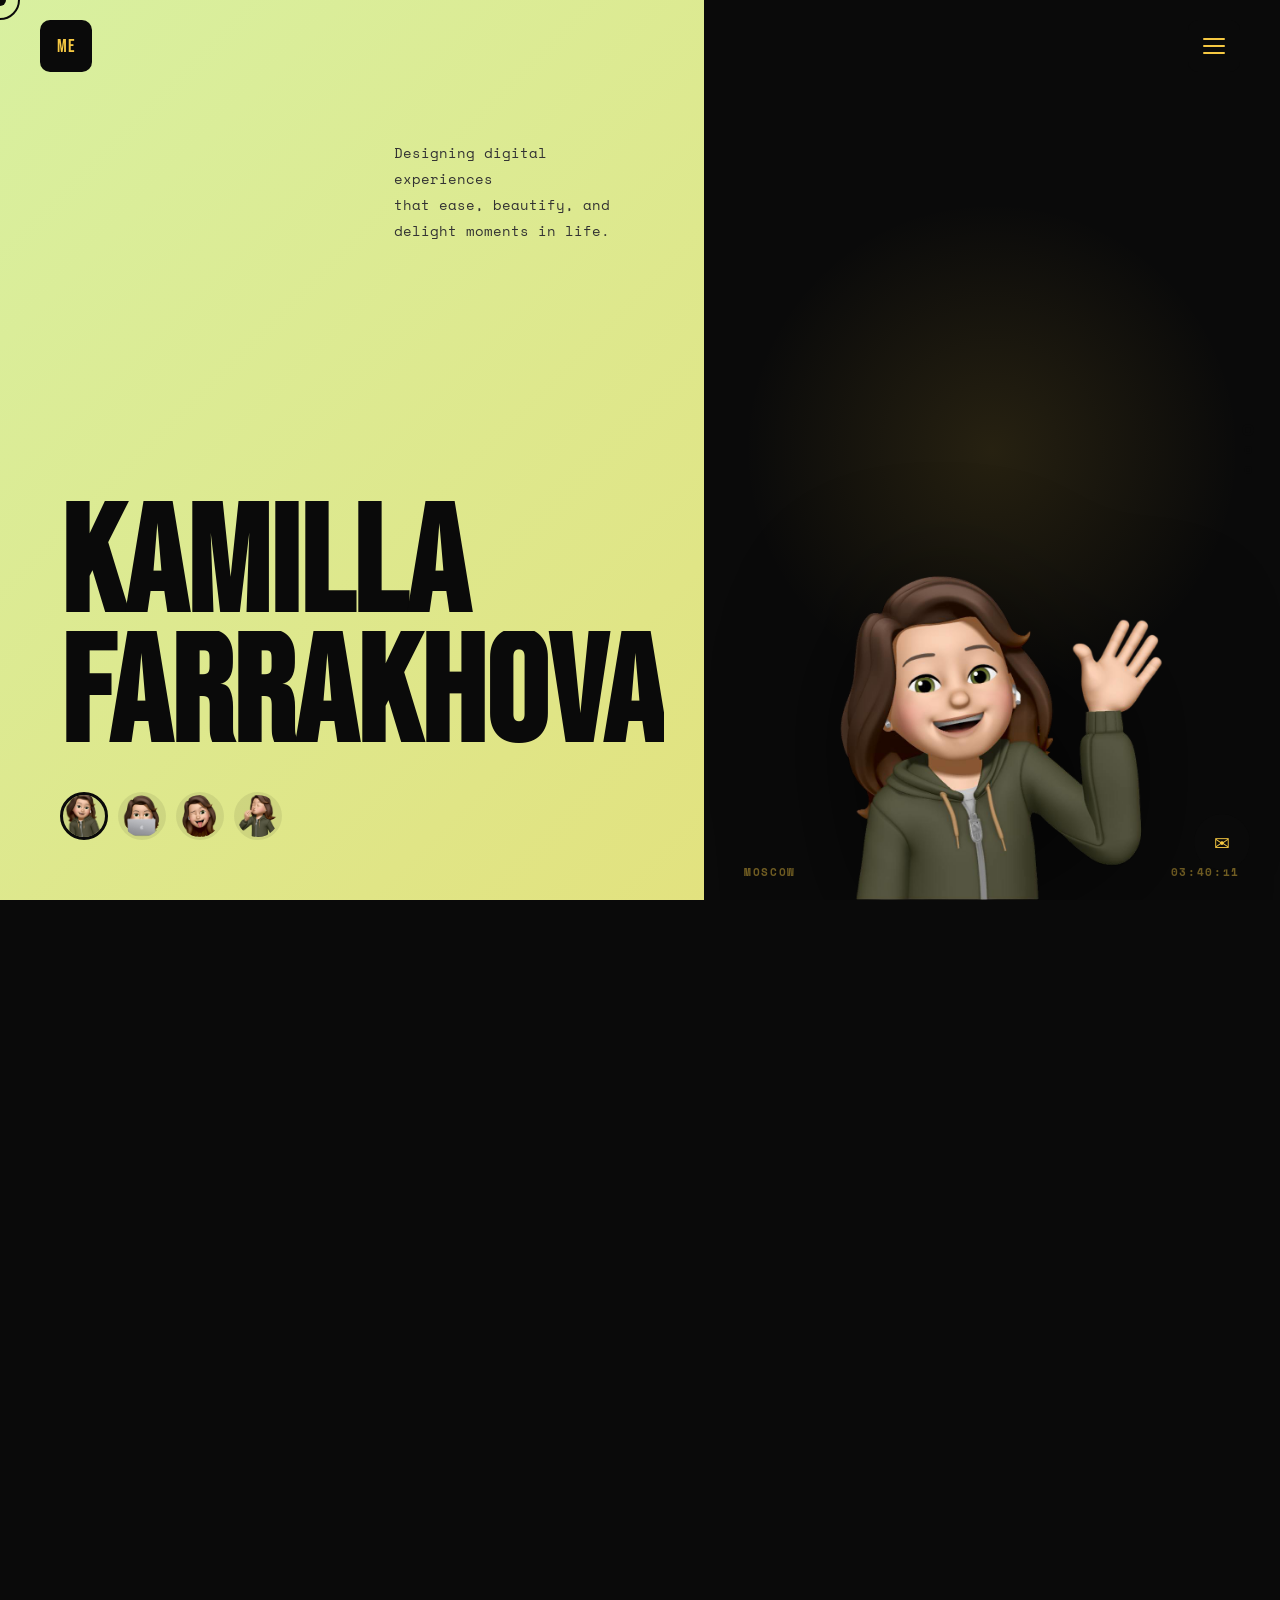
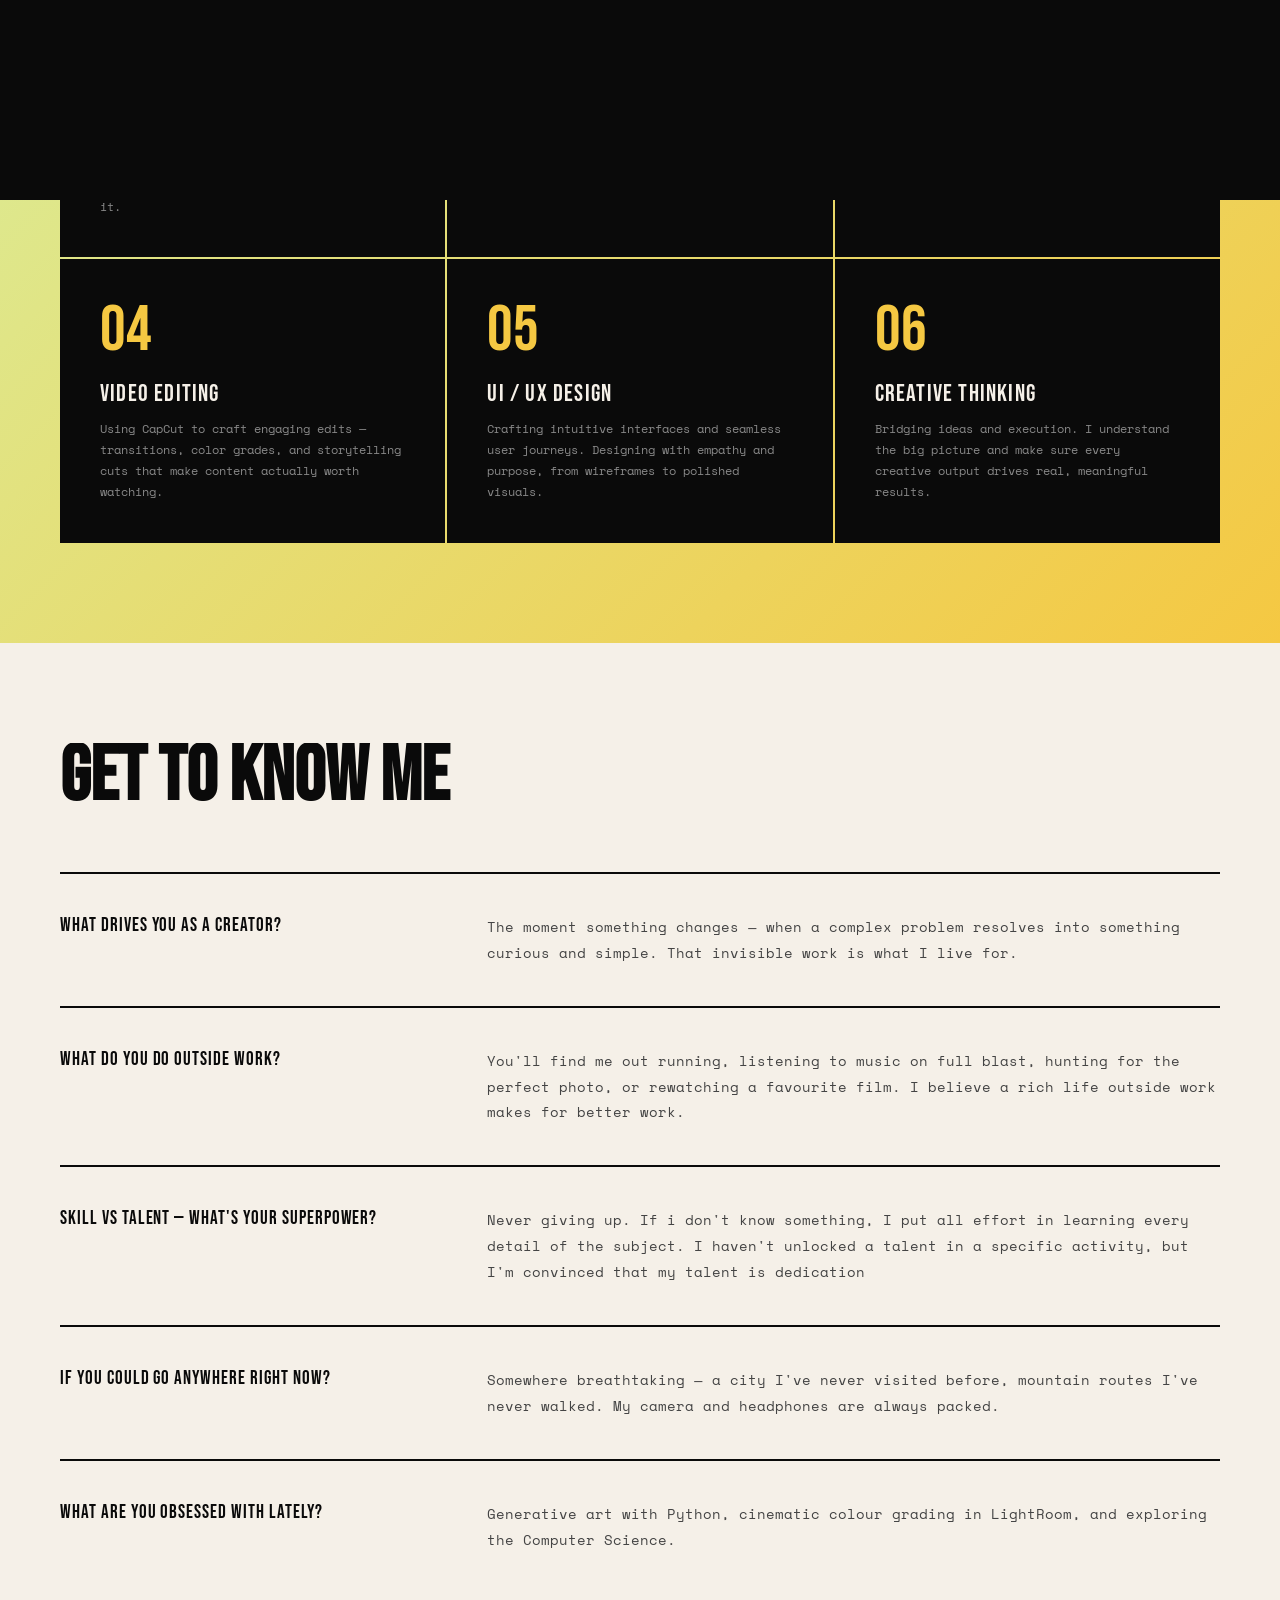
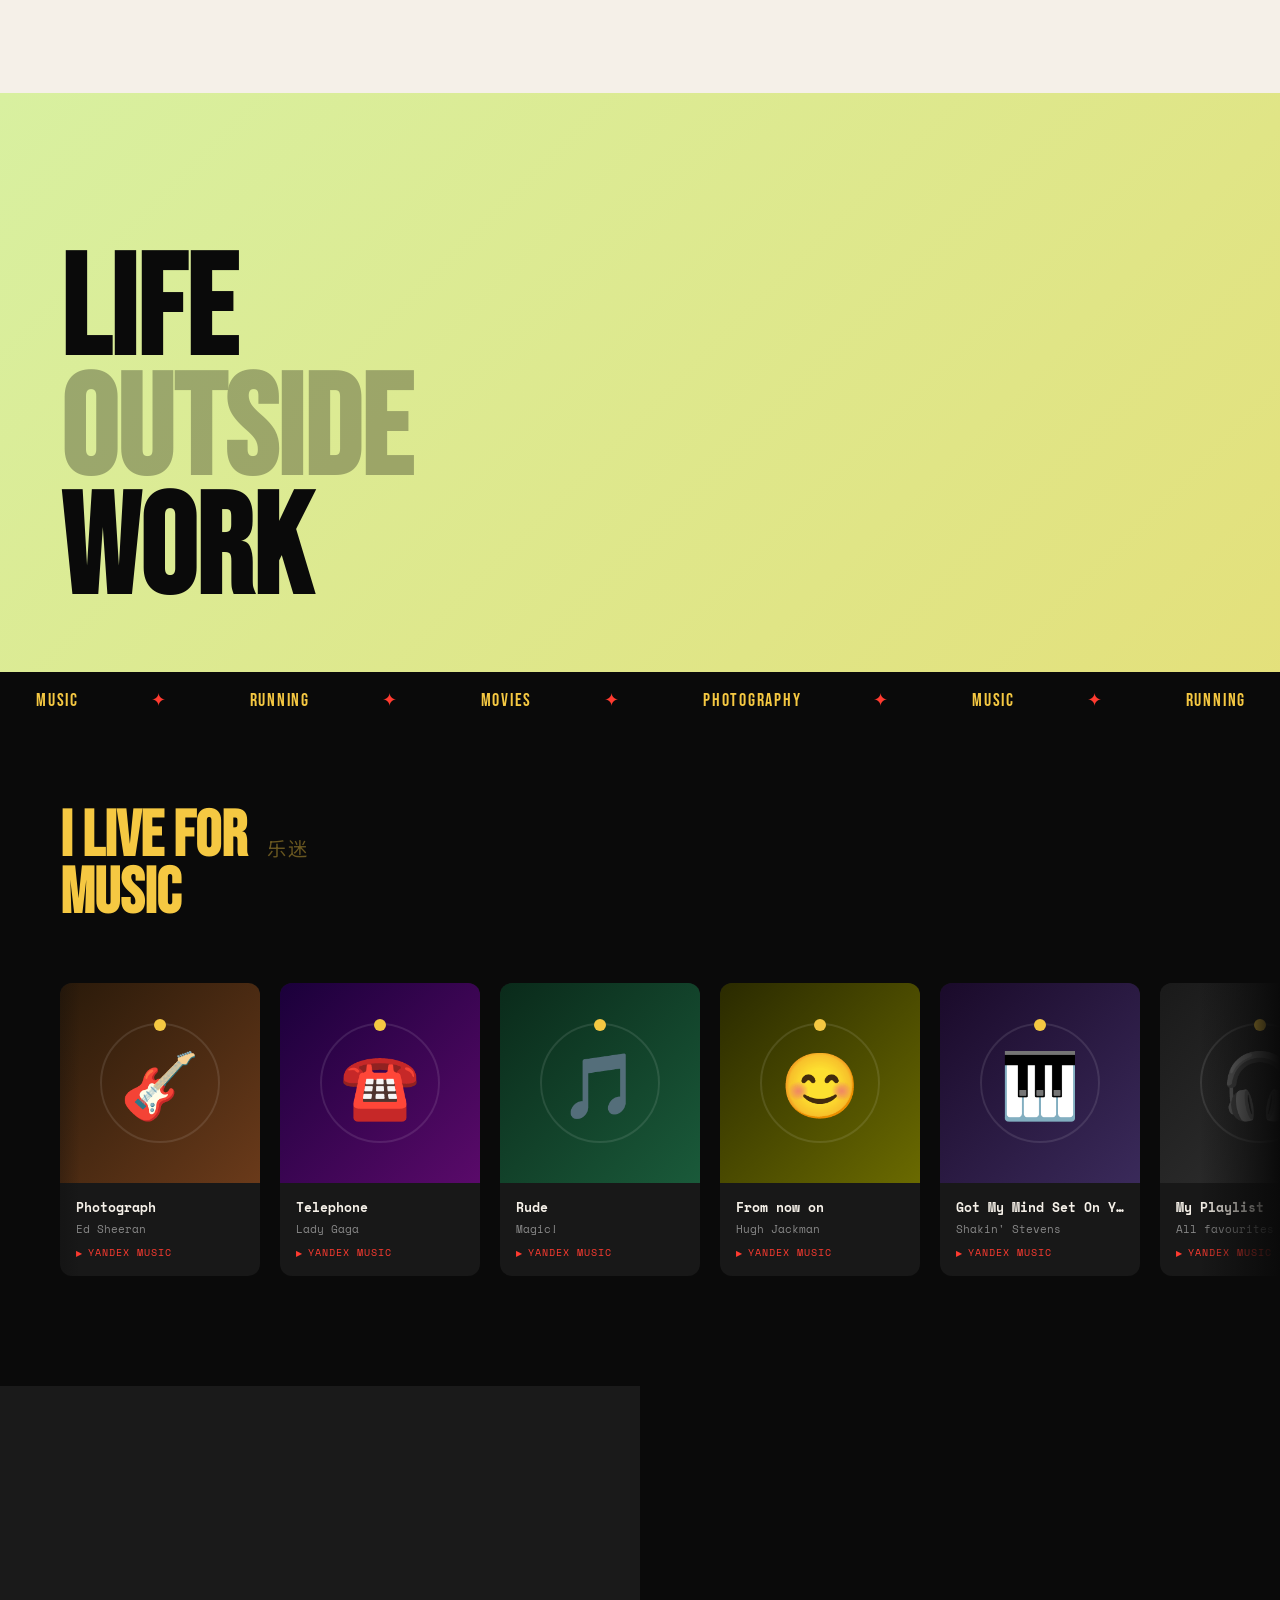
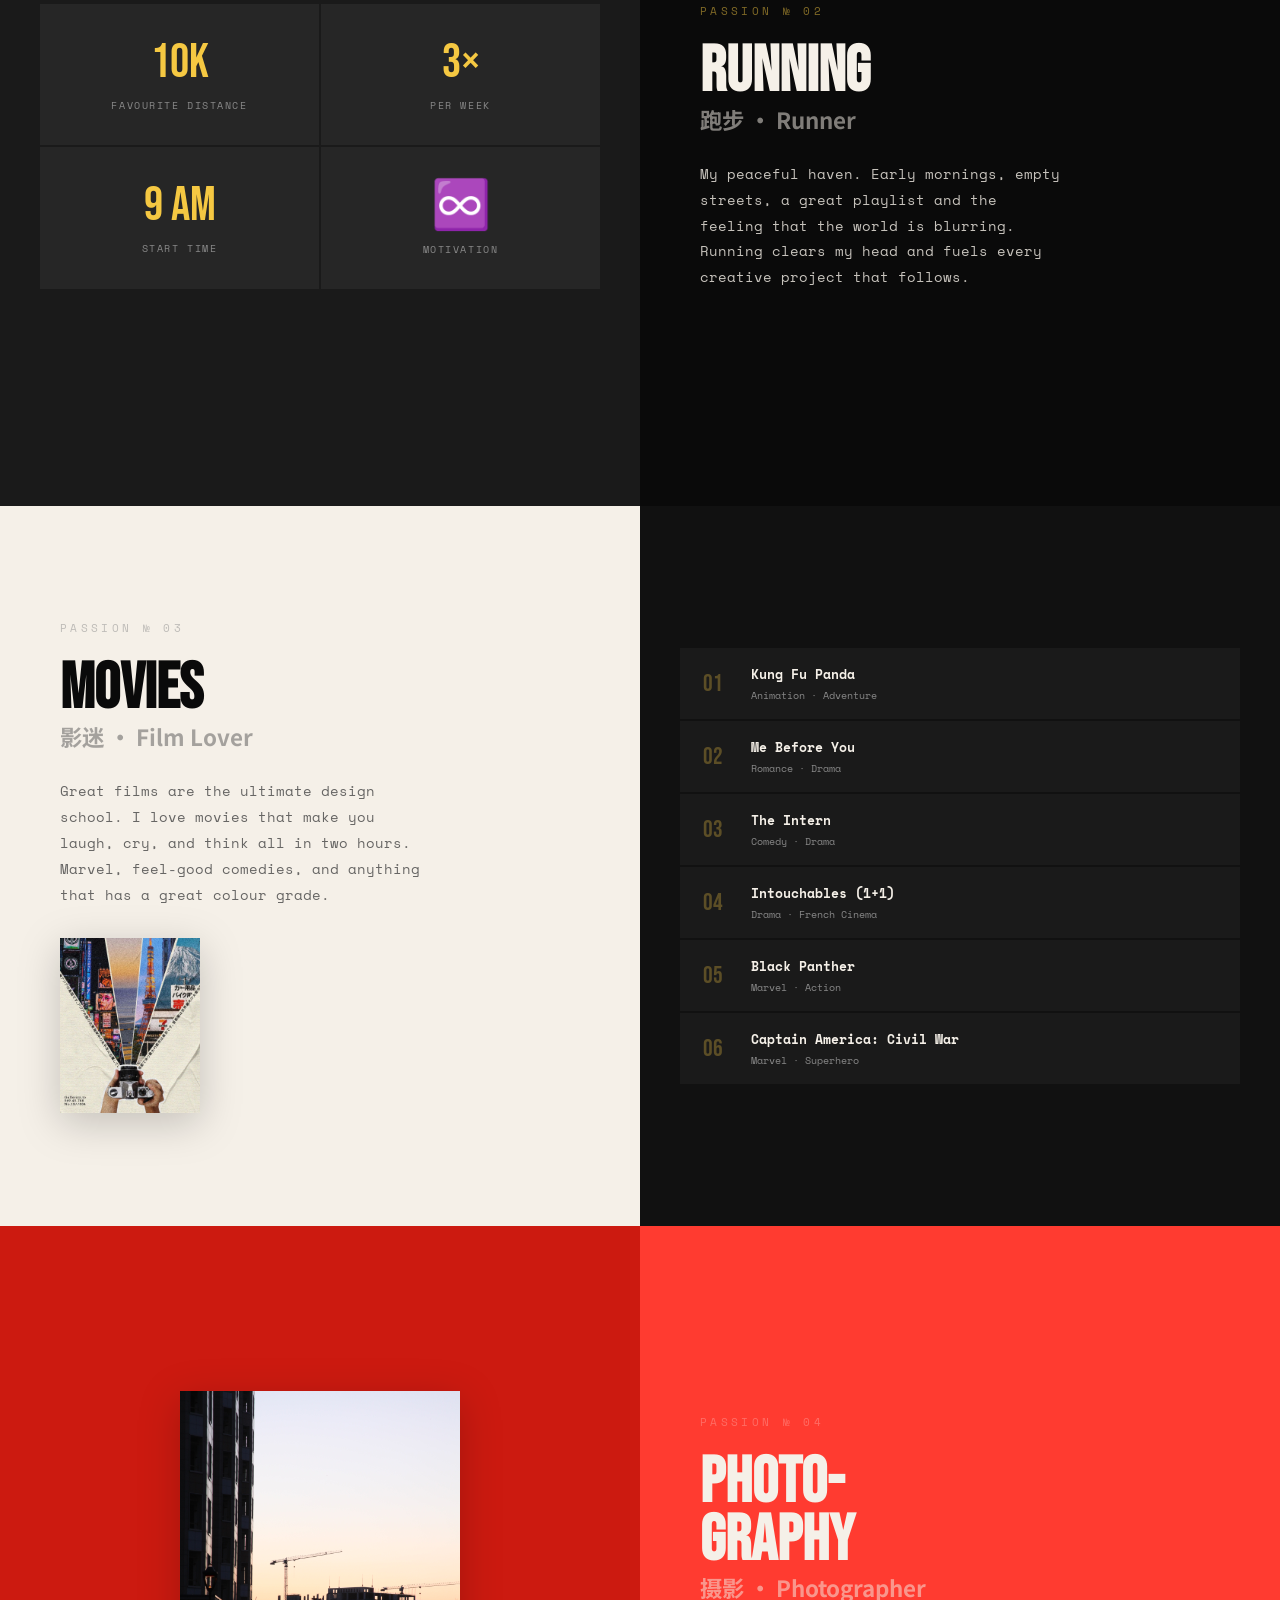
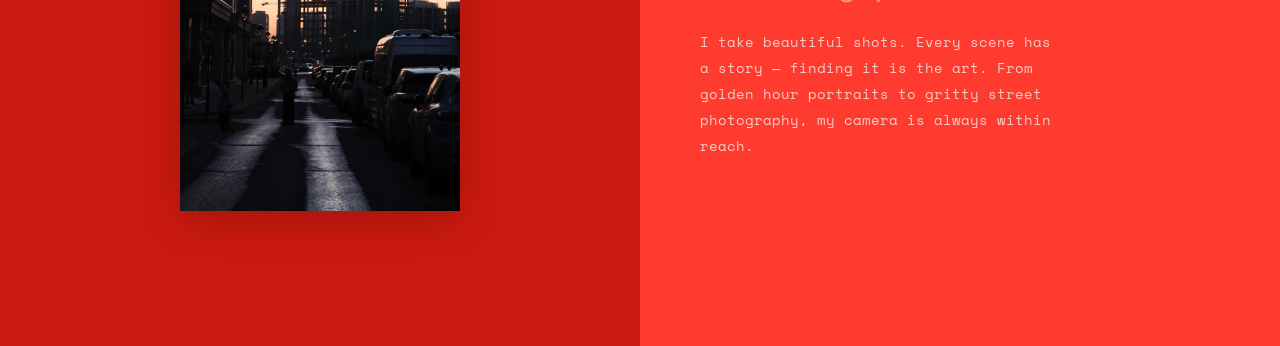
==== commit b8e4345c: "Update index.html" ====
--- a/index.html
+++ b/index.html
@@ -3,7 +3,7 @@
 <head>
   <meta charset="UTF-8"/>
   <meta name="viewport" content="width=device-width, initial-scale=1.0"/>
-  <title>Kamilla Portfolio</title>
+  <title>Камилла Фаррахова Portfolio (kamilla farrakhova)</title>
   <link rel="stylesheet" href="style.css"/>
   <link rel="preconnect" href="https://fonts.googleapis.com"/>
   <link rel="preconnect" href="https://fonts.gstatic.com" crossorigin/>
@@ -25,7 +25,7 @@
     <a href="#" data-page="about" class="active">About</a>
     <a href="#" data-page="projects">Projects</a>
     <a href="#" data-page="hobbies">Hobbies</a>
-    <div class="nav-drawer-footer">Portfolio · 2026</div>
+    <div class="nav-drawer-footer">Камилла Фаррахова · Portfolio · 2026 </div>
   </nav>
 
   <!-- TOP NAV -->
@@ -115,7 +115,7 @@
       <div class="bio-label reveal-left">BIO</div>
       <div>
         <p class="bio-text reveal">
-          I'm a <em>passionate creator</em> obsessed with creating unique inventions.
+          Hi! I'm <em>Kamilla</em>. I'm a <em>passionate creator</em> obsessed with creating unique inventions.
           I build <em>Python bots</em>, shoot beautiful photographs, and edit videos that tell stories.
           I care just as much about <em>impact</em> as I do about craft — always asking why,
           always delivering quality.
@@ -520,4 +520,4 @@
 
   <script src="script.js"></script>
 </body>
-</html>+</html>
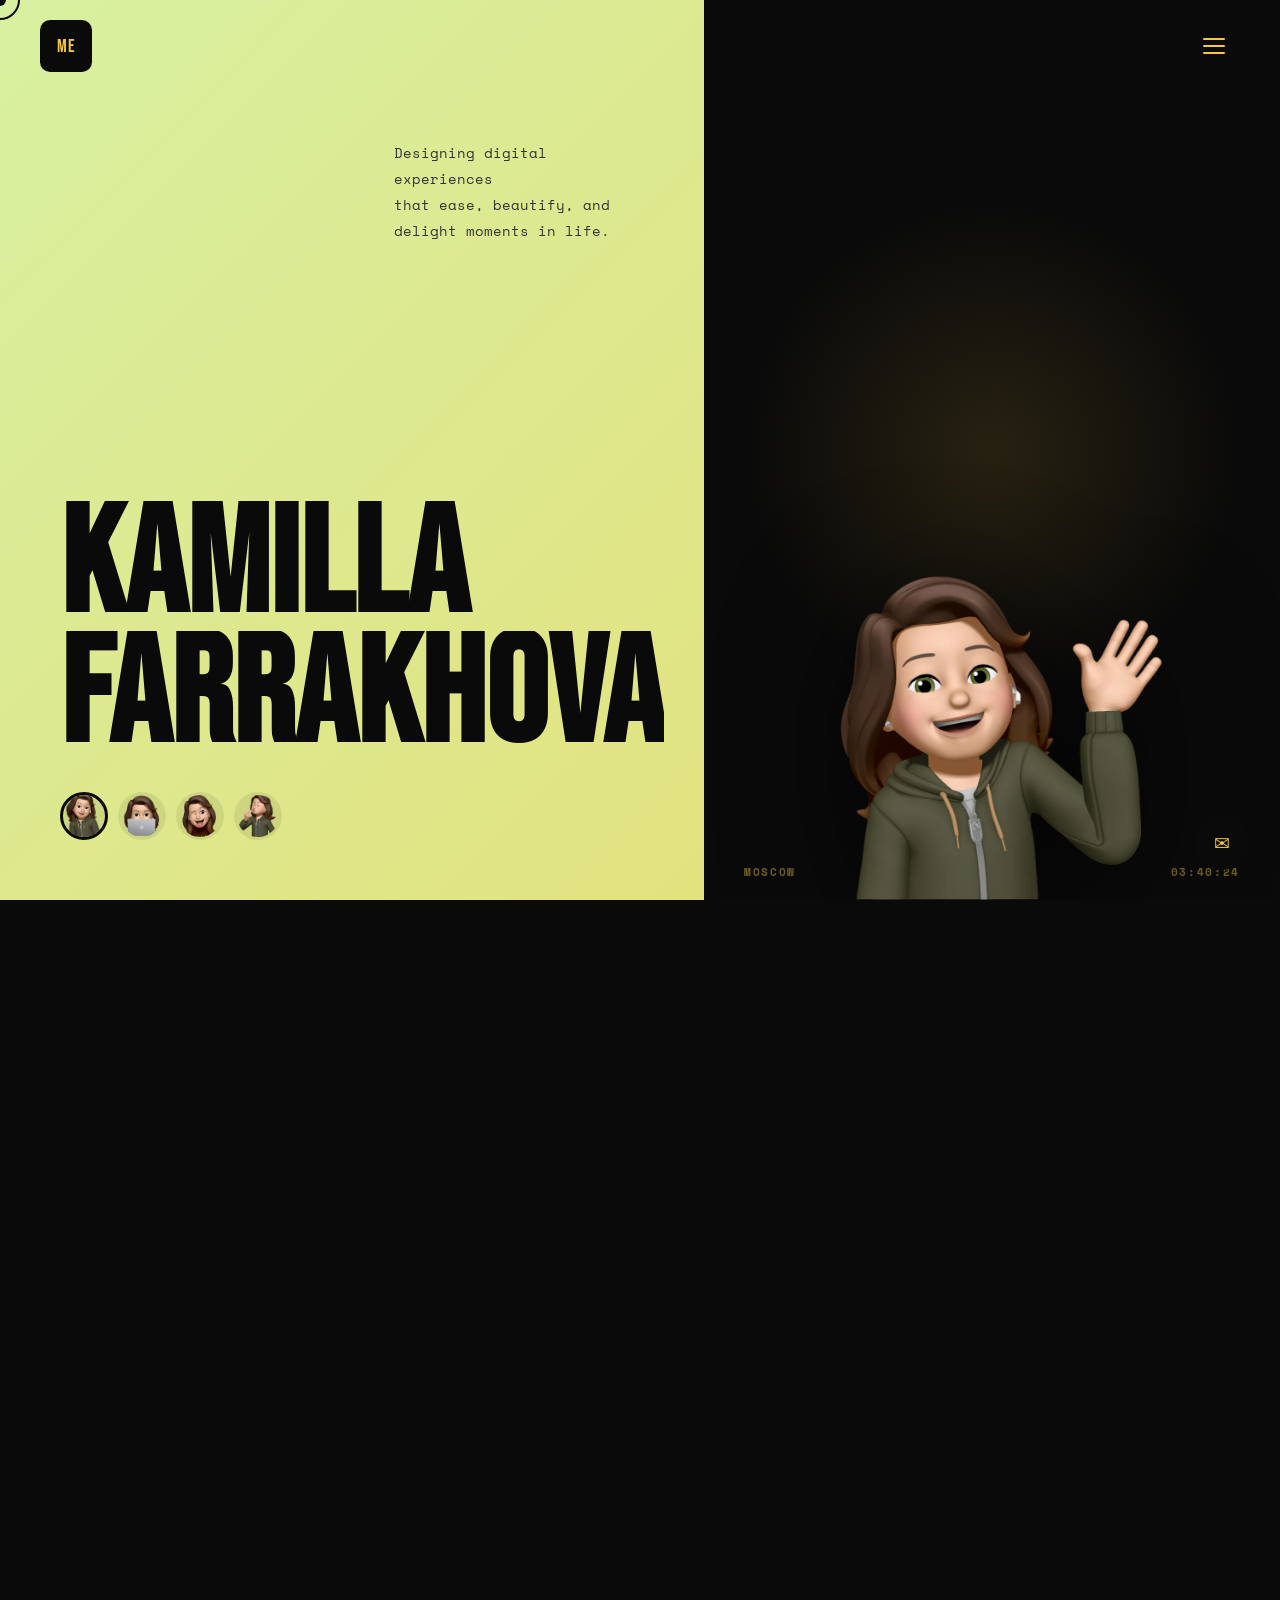
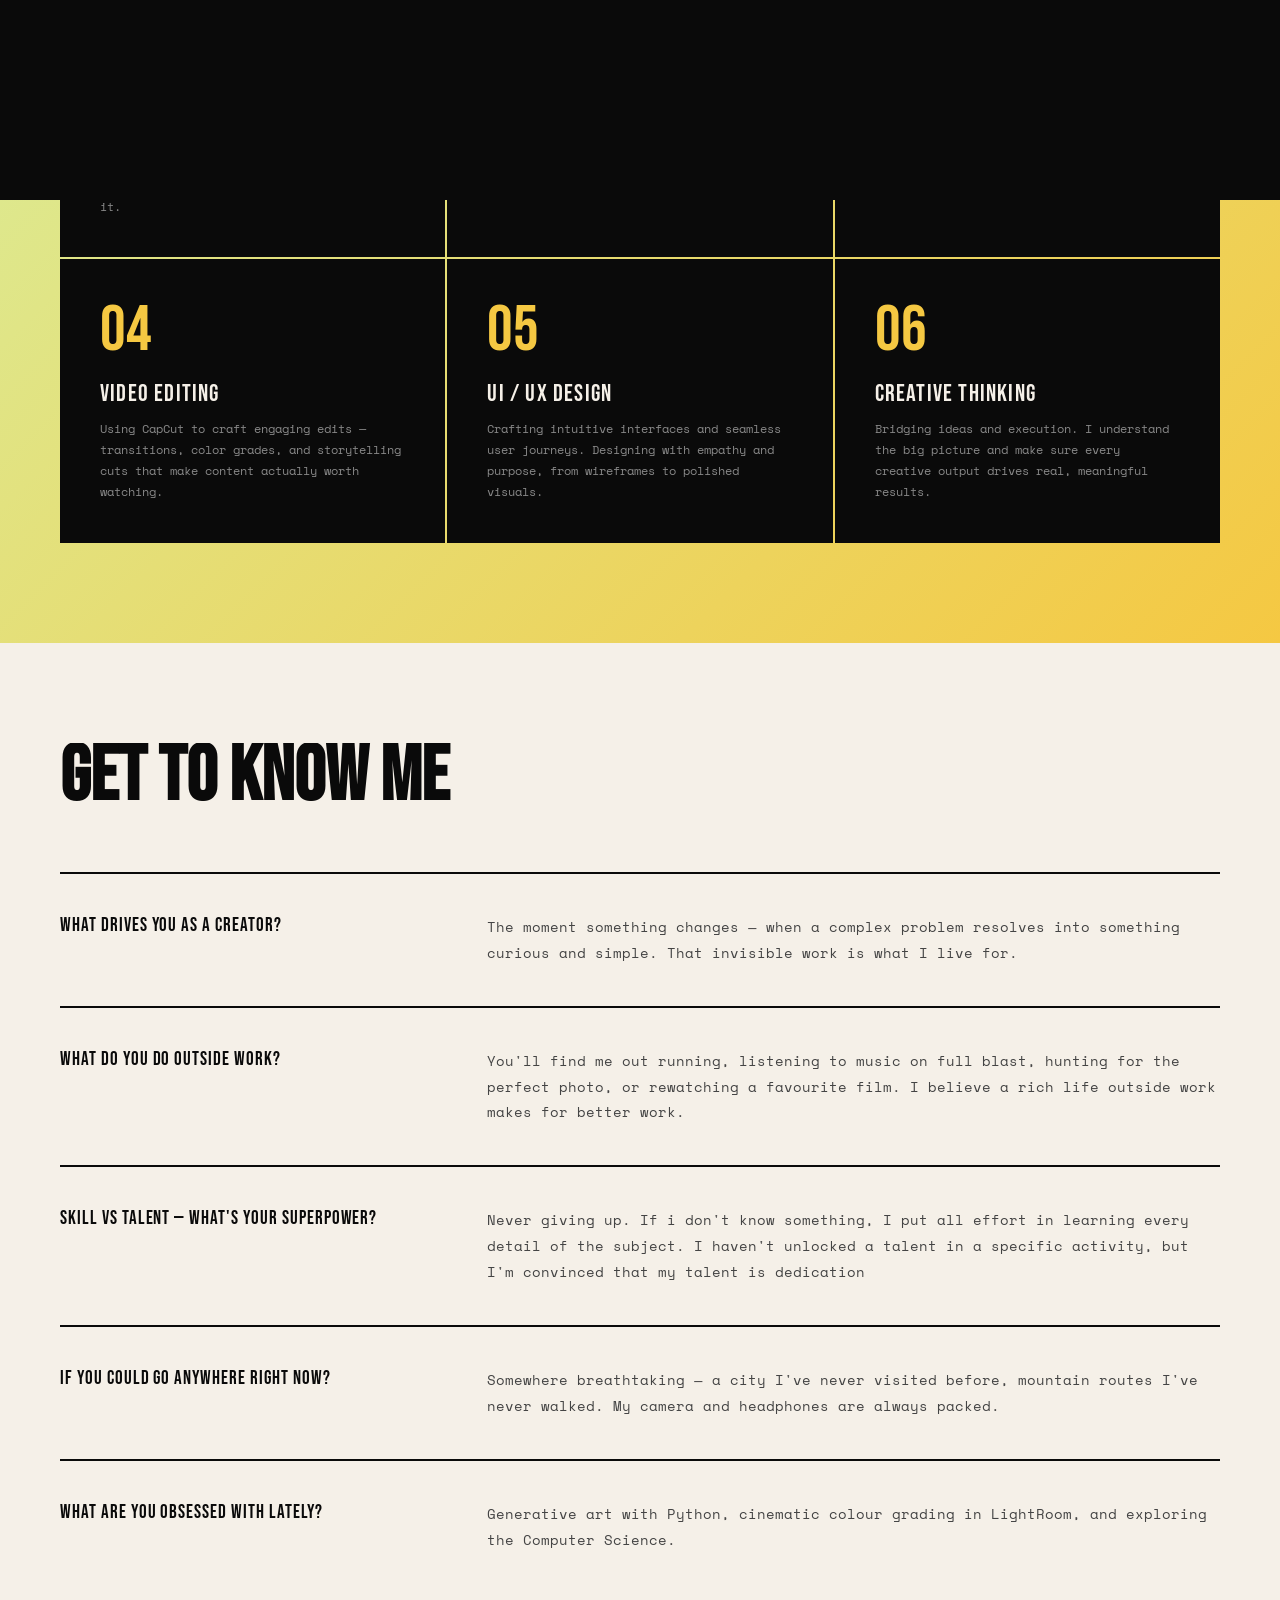
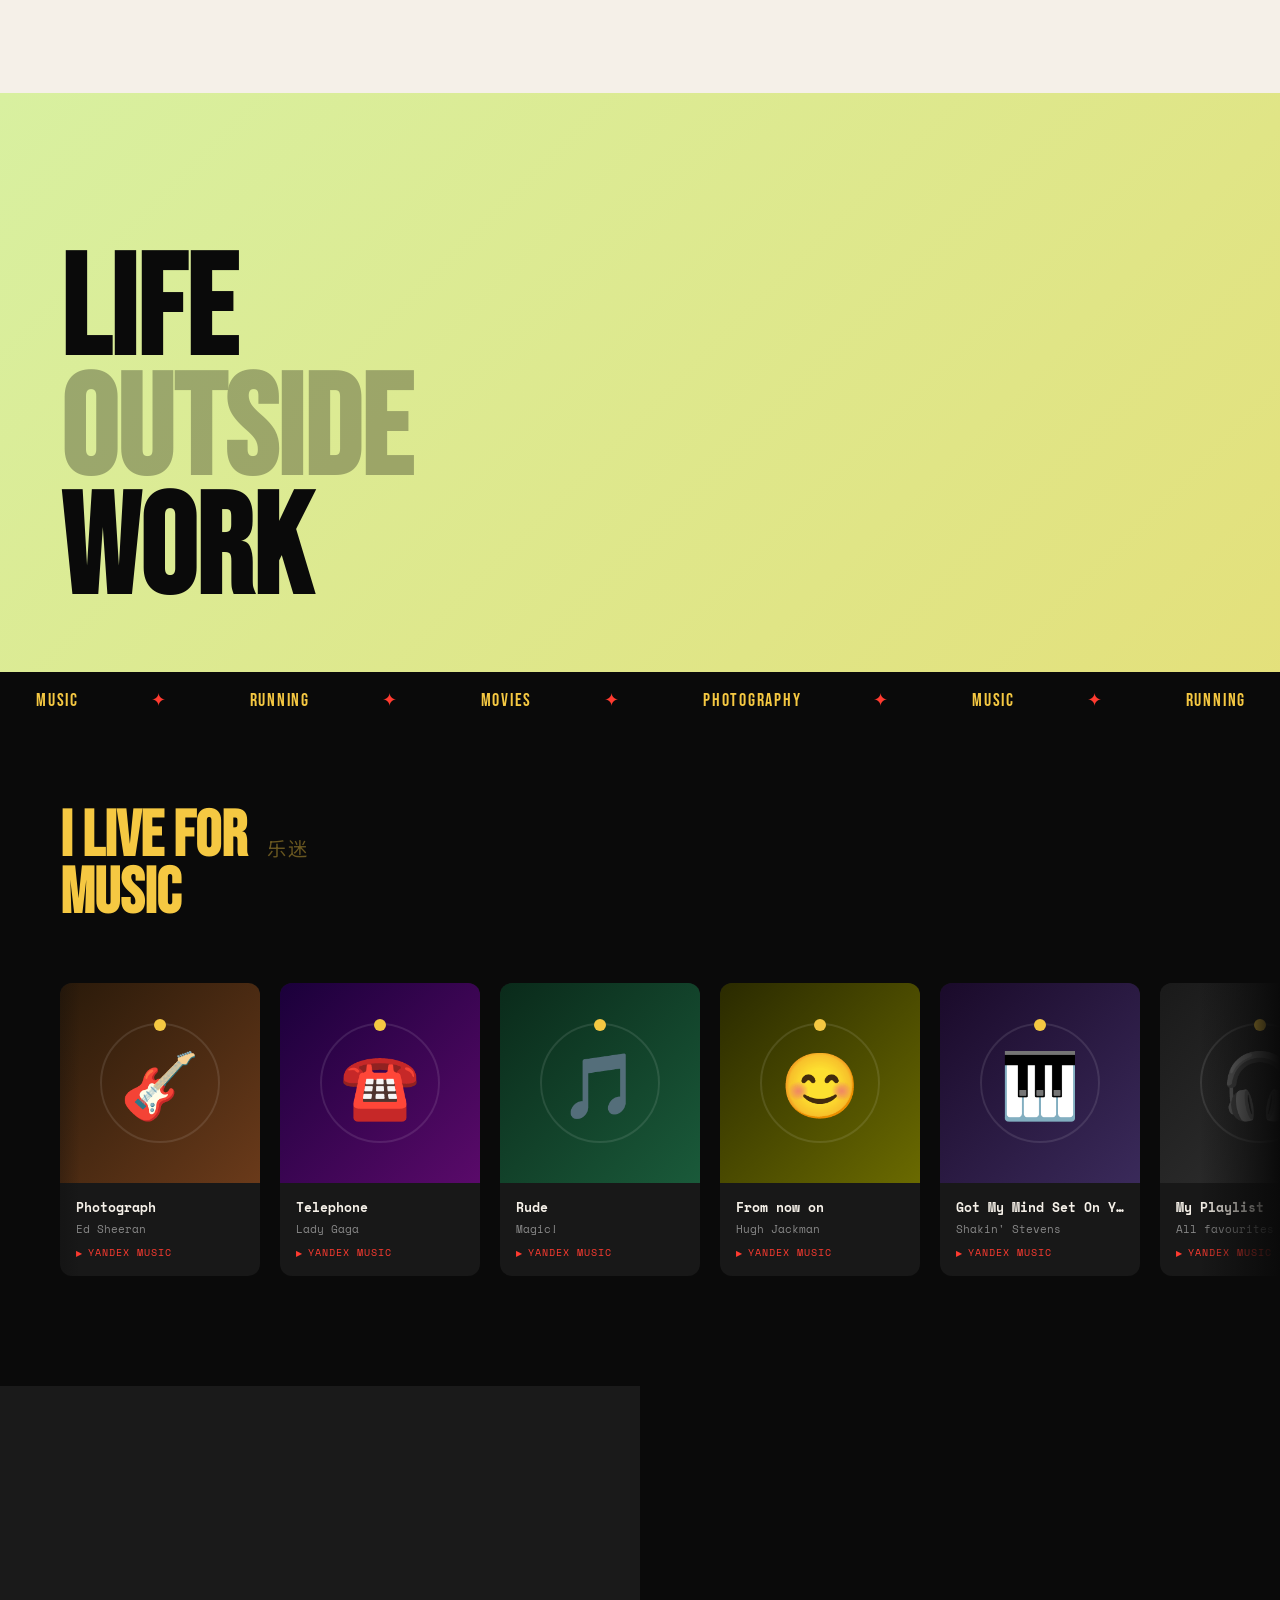
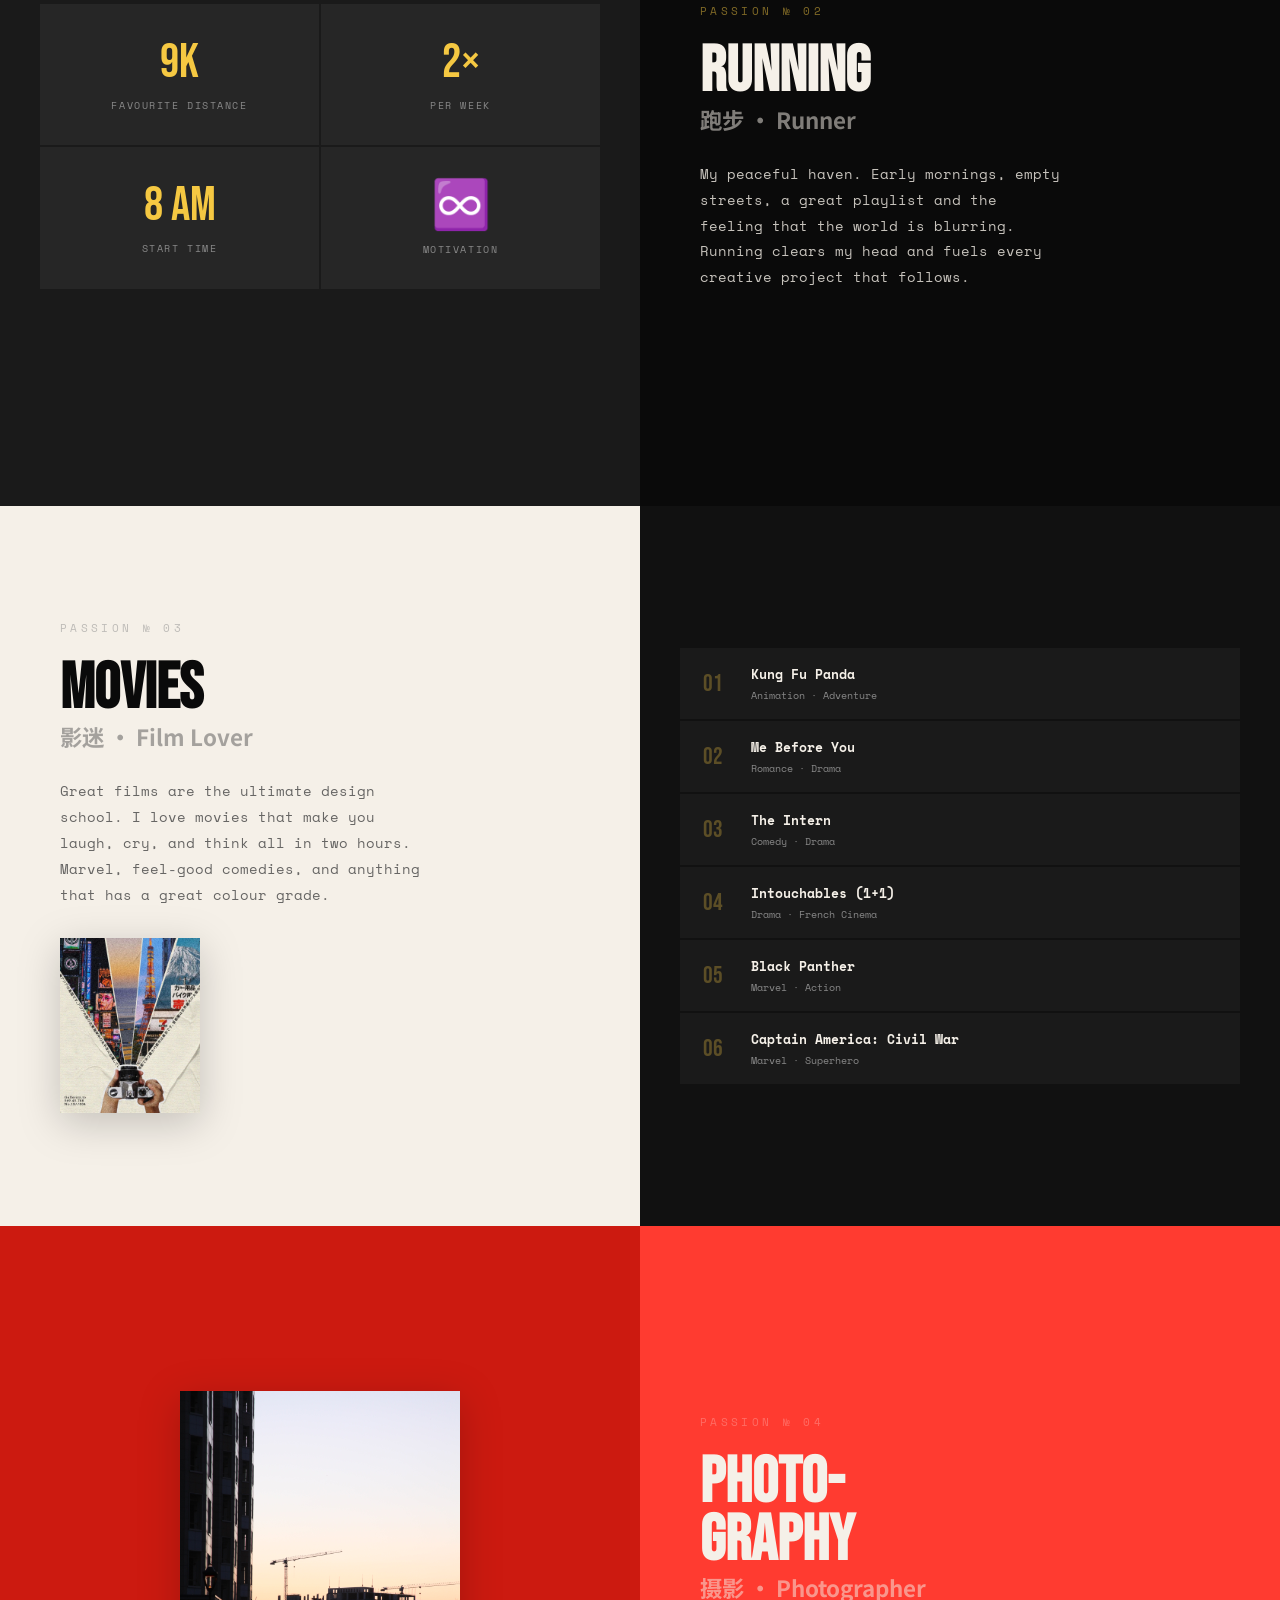
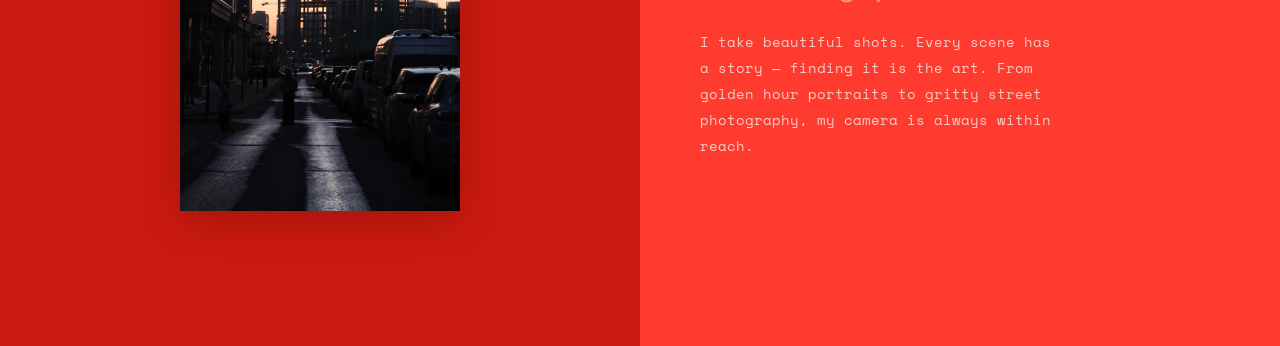
==== commit 5e3801b1: "Update index.html" ====
--- a/index.html
+++ b/index.html
@@ -4,6 +4,11 @@
   <meta charset="UTF-8"/>
   <meta name="viewport" content="width=device-width, initial-scale=1.0"/>
   <title>Камилла Фаррахова Portfolio (kamilla farrakhova)</title>
+  <meta property="og:title" content="Камилла Фаррахова | Portfolio" />
+  <meta property="og:description" content="Сайт-Портфолио Камиллы Фарраховой 2026:Проекты, Контакты для связи, Хобби." />
+  <meta property="og:url" content="https://kamillafarrakhova.site" />
+  <meta property="og:image" content="https://kamillafarrakhova.site" />
+  <meta property="og:type" content="website" />
   <link rel="stylesheet" href="style.css"/>
   <link rel="preconnect" href="https://fonts.googleapis.com"/>
   <link rel="preconnect" href="https://fonts.gstatic.com" crossorigin/>
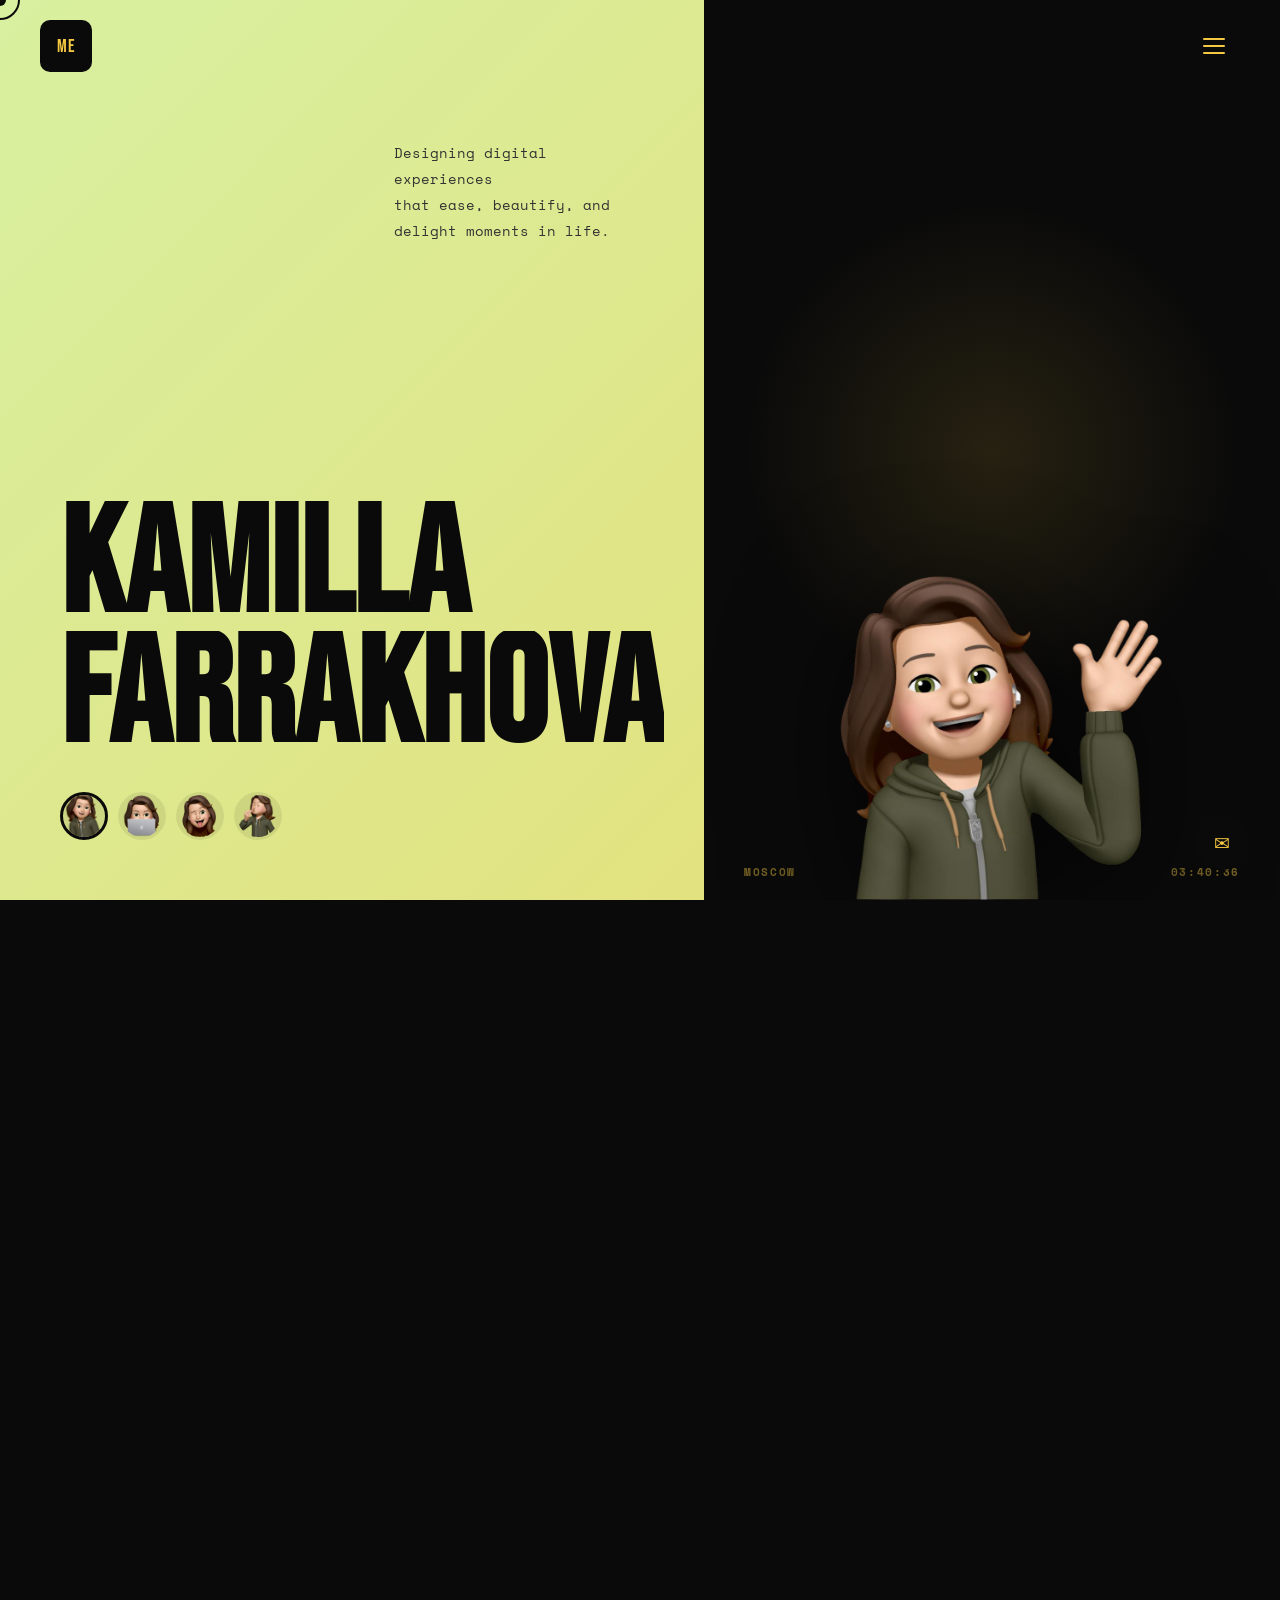
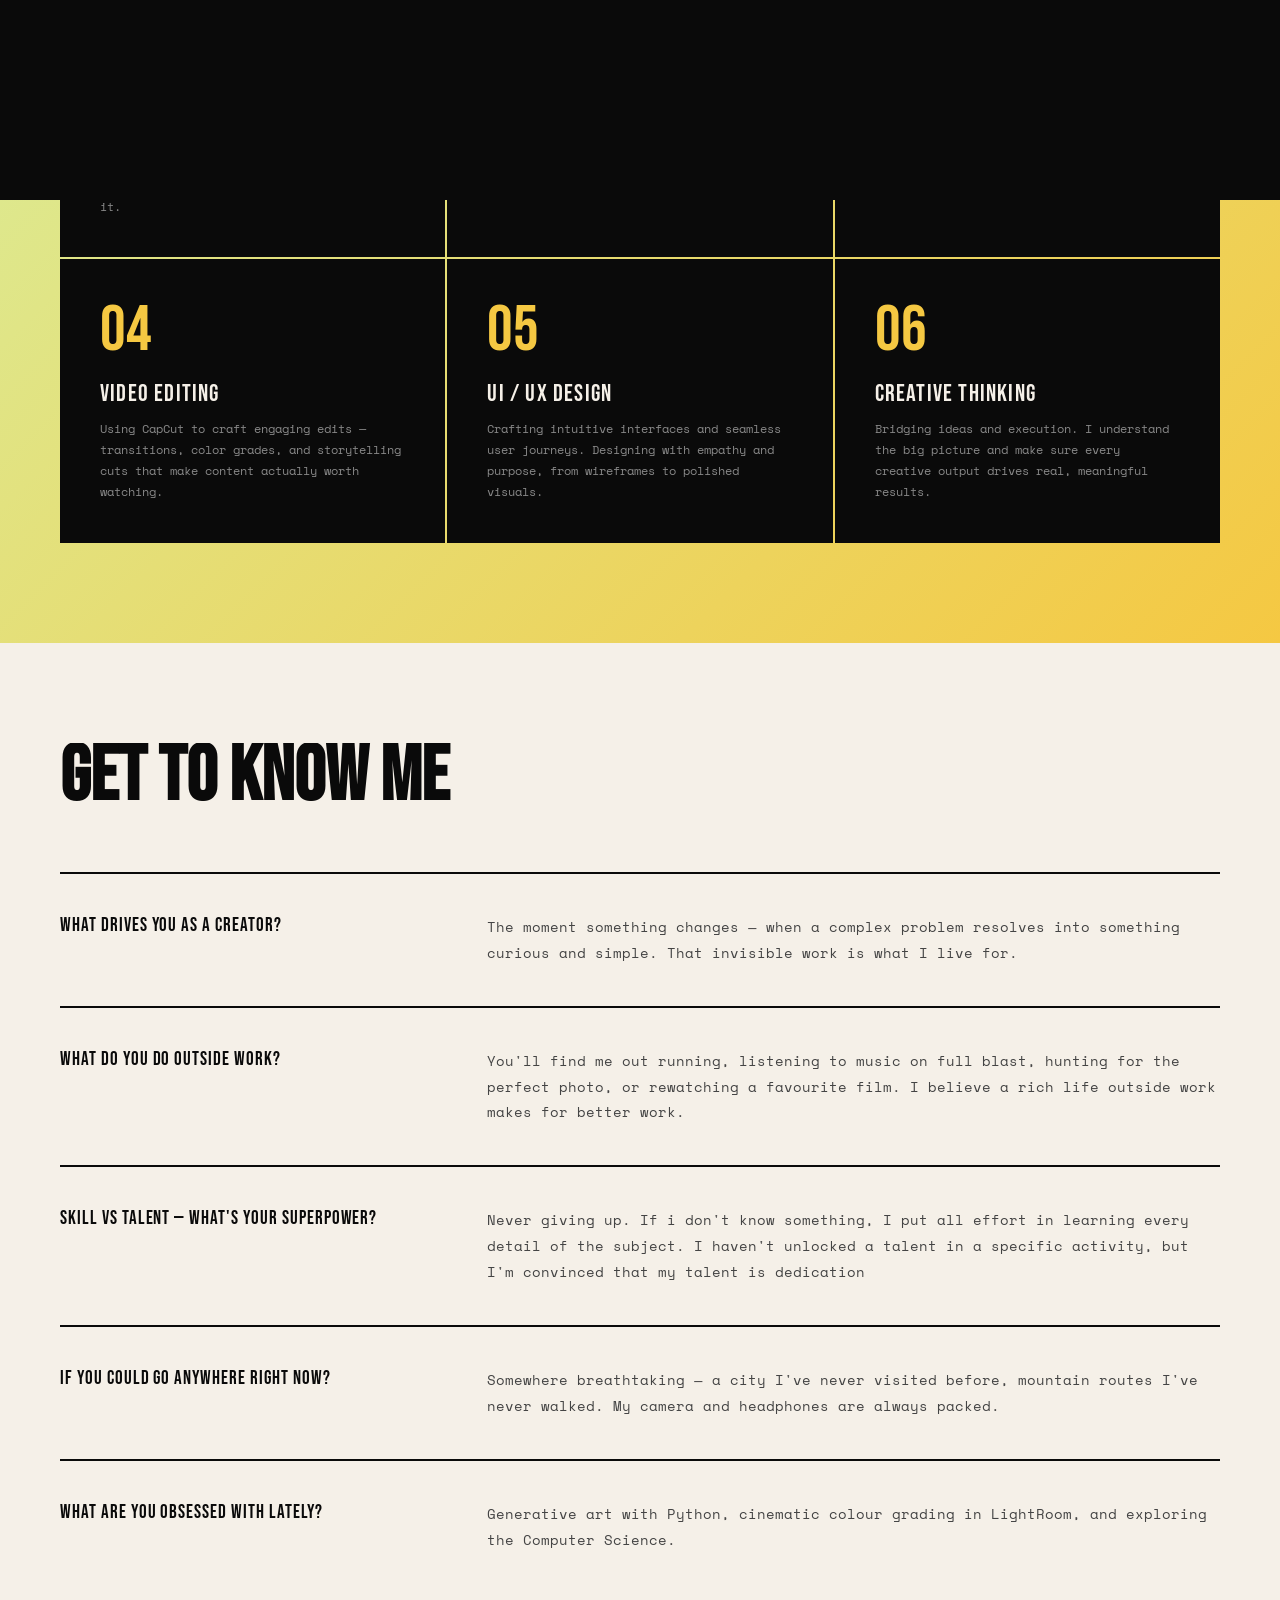
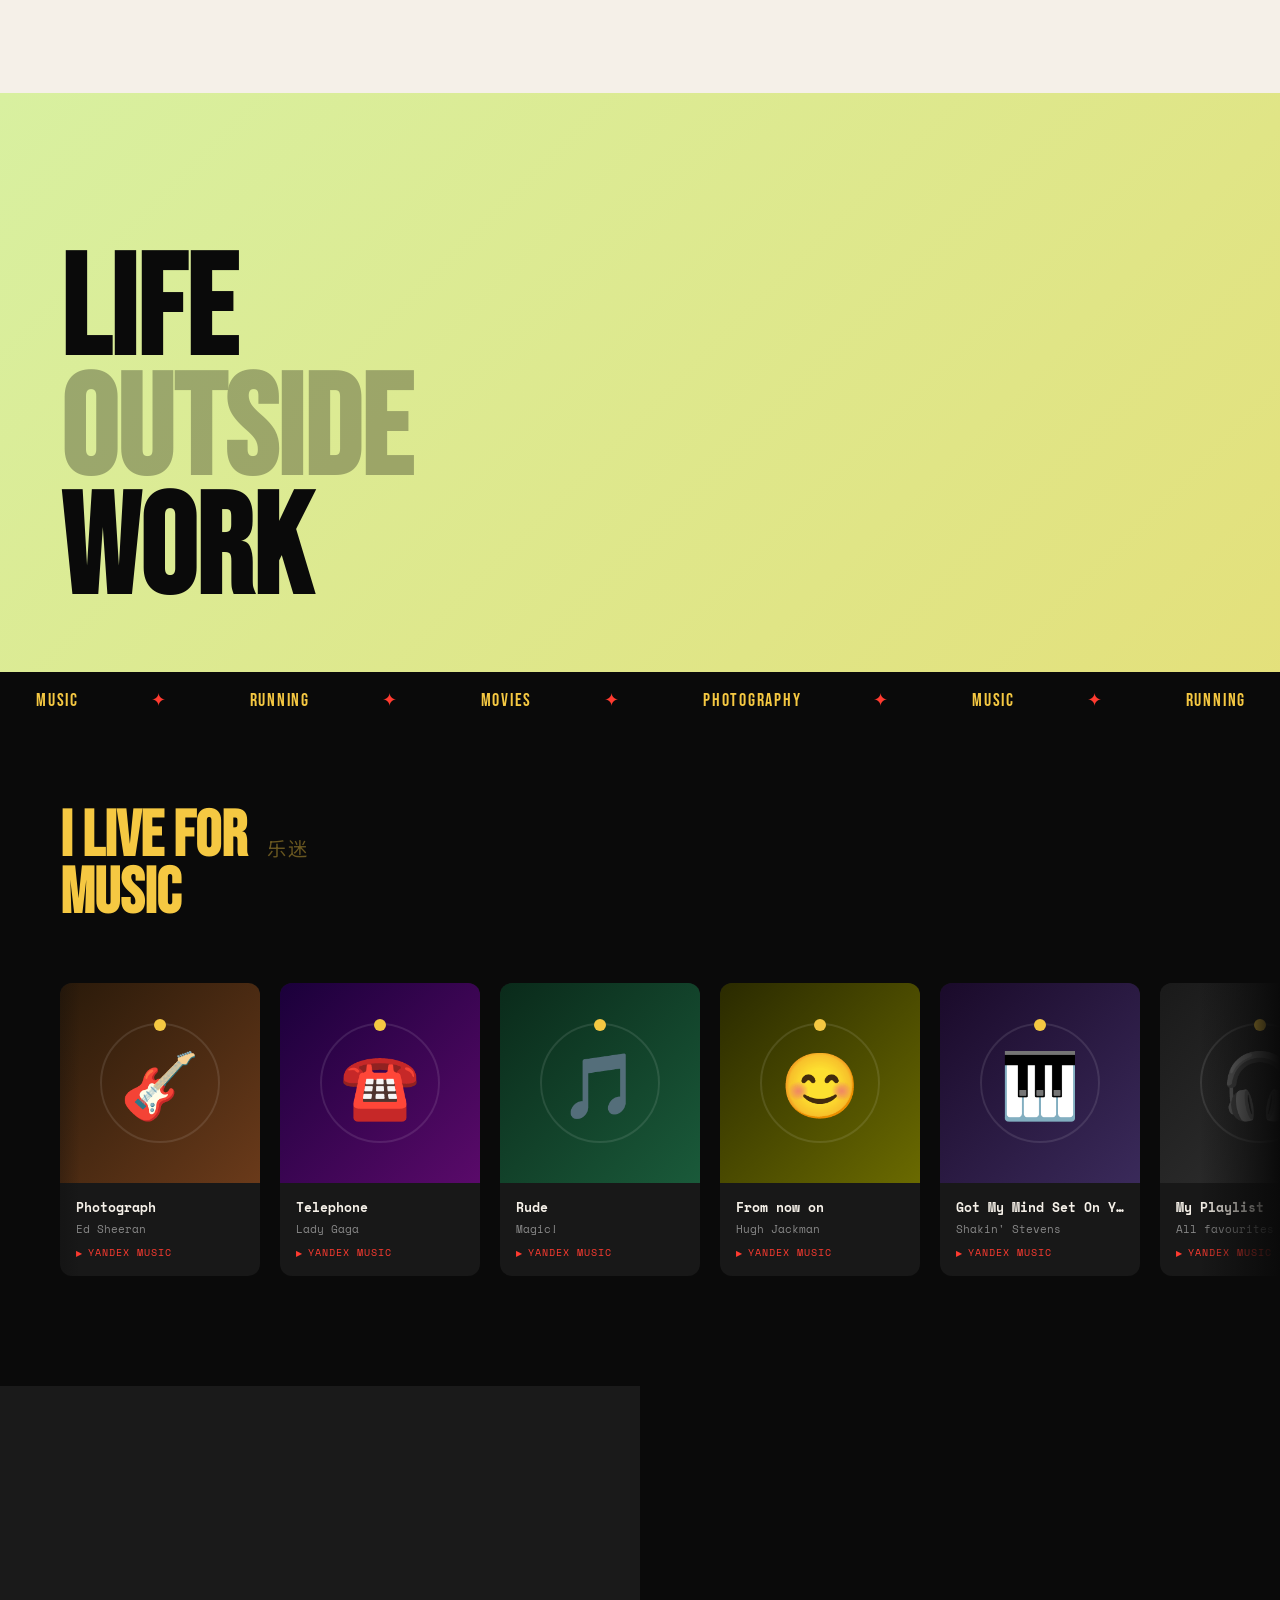
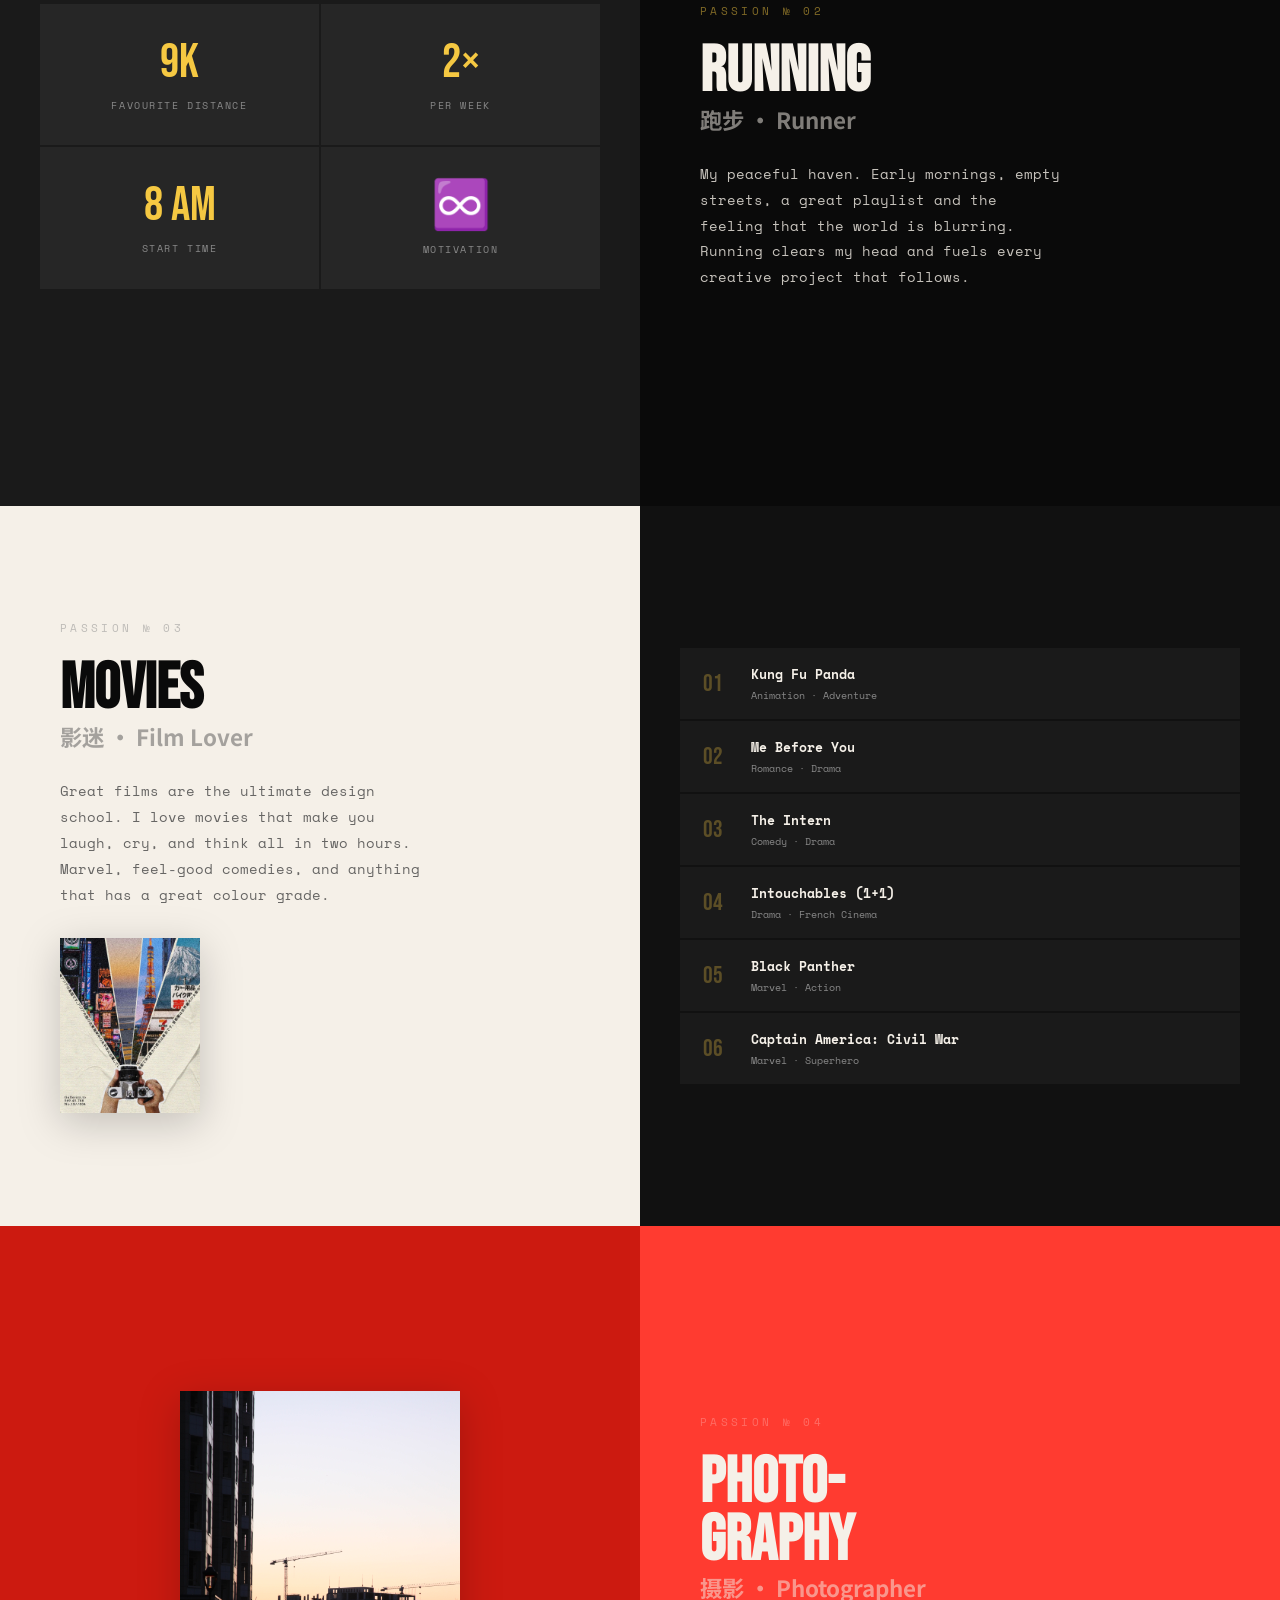
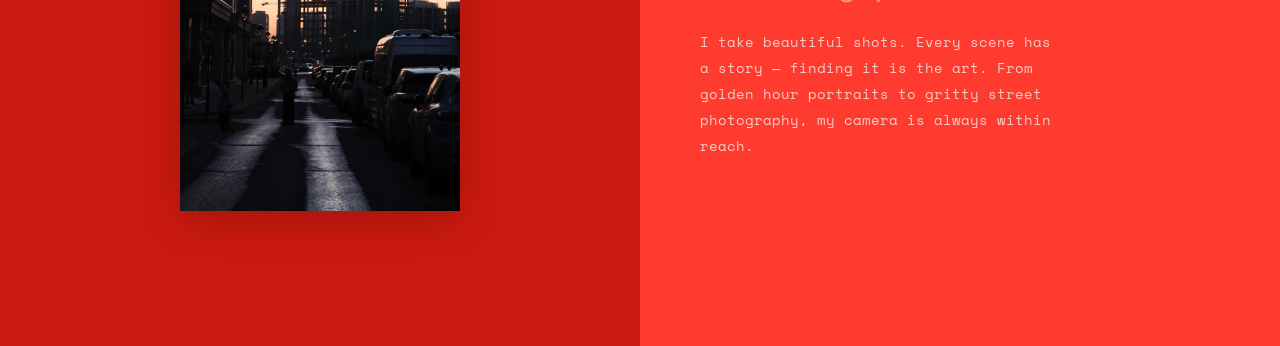
==== commit c76264c9: "Update index.html" ====
--- a/index.html
+++ b/index.html
@@ -7,7 +7,7 @@
   <meta property="og:title" content="Камилла Фаррахова | Portfolio" />
   <meta property="og:description" content="Сайт-Портфолио Камиллы Фарраховой 2026:Проекты, Контакты для связи, Хобби." />
   <meta property="og:url" content="https://kamillafarrakhova.site" />
-  <meta property="og:image" content="https://kamillafarrakhova.site" />
+  <meta property="og:image" content="https://kamillafarrakhova.site/preview.png" />
   <meta property="og:type" content="website" />
   <link rel="stylesheet" href="style.css"/>
   <link rel="preconnect" href="https://fonts.googleapis.com"/>
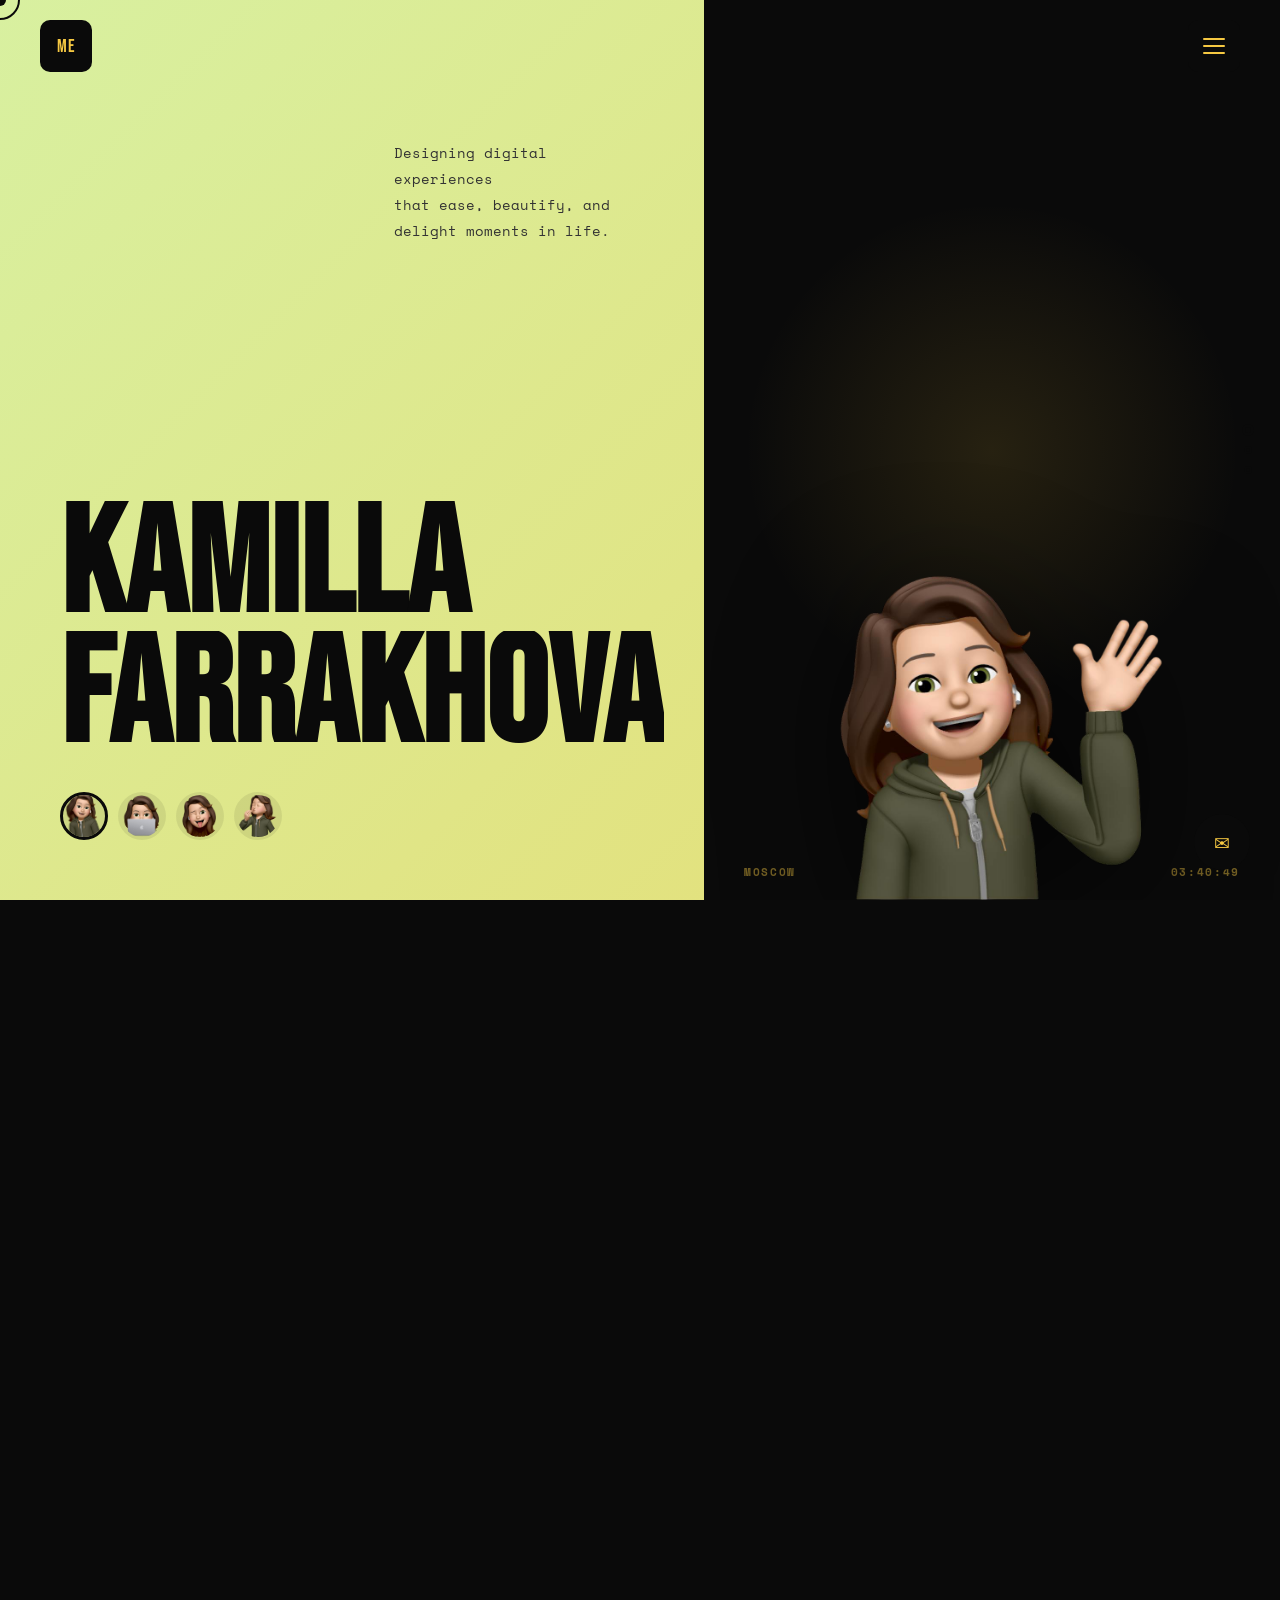
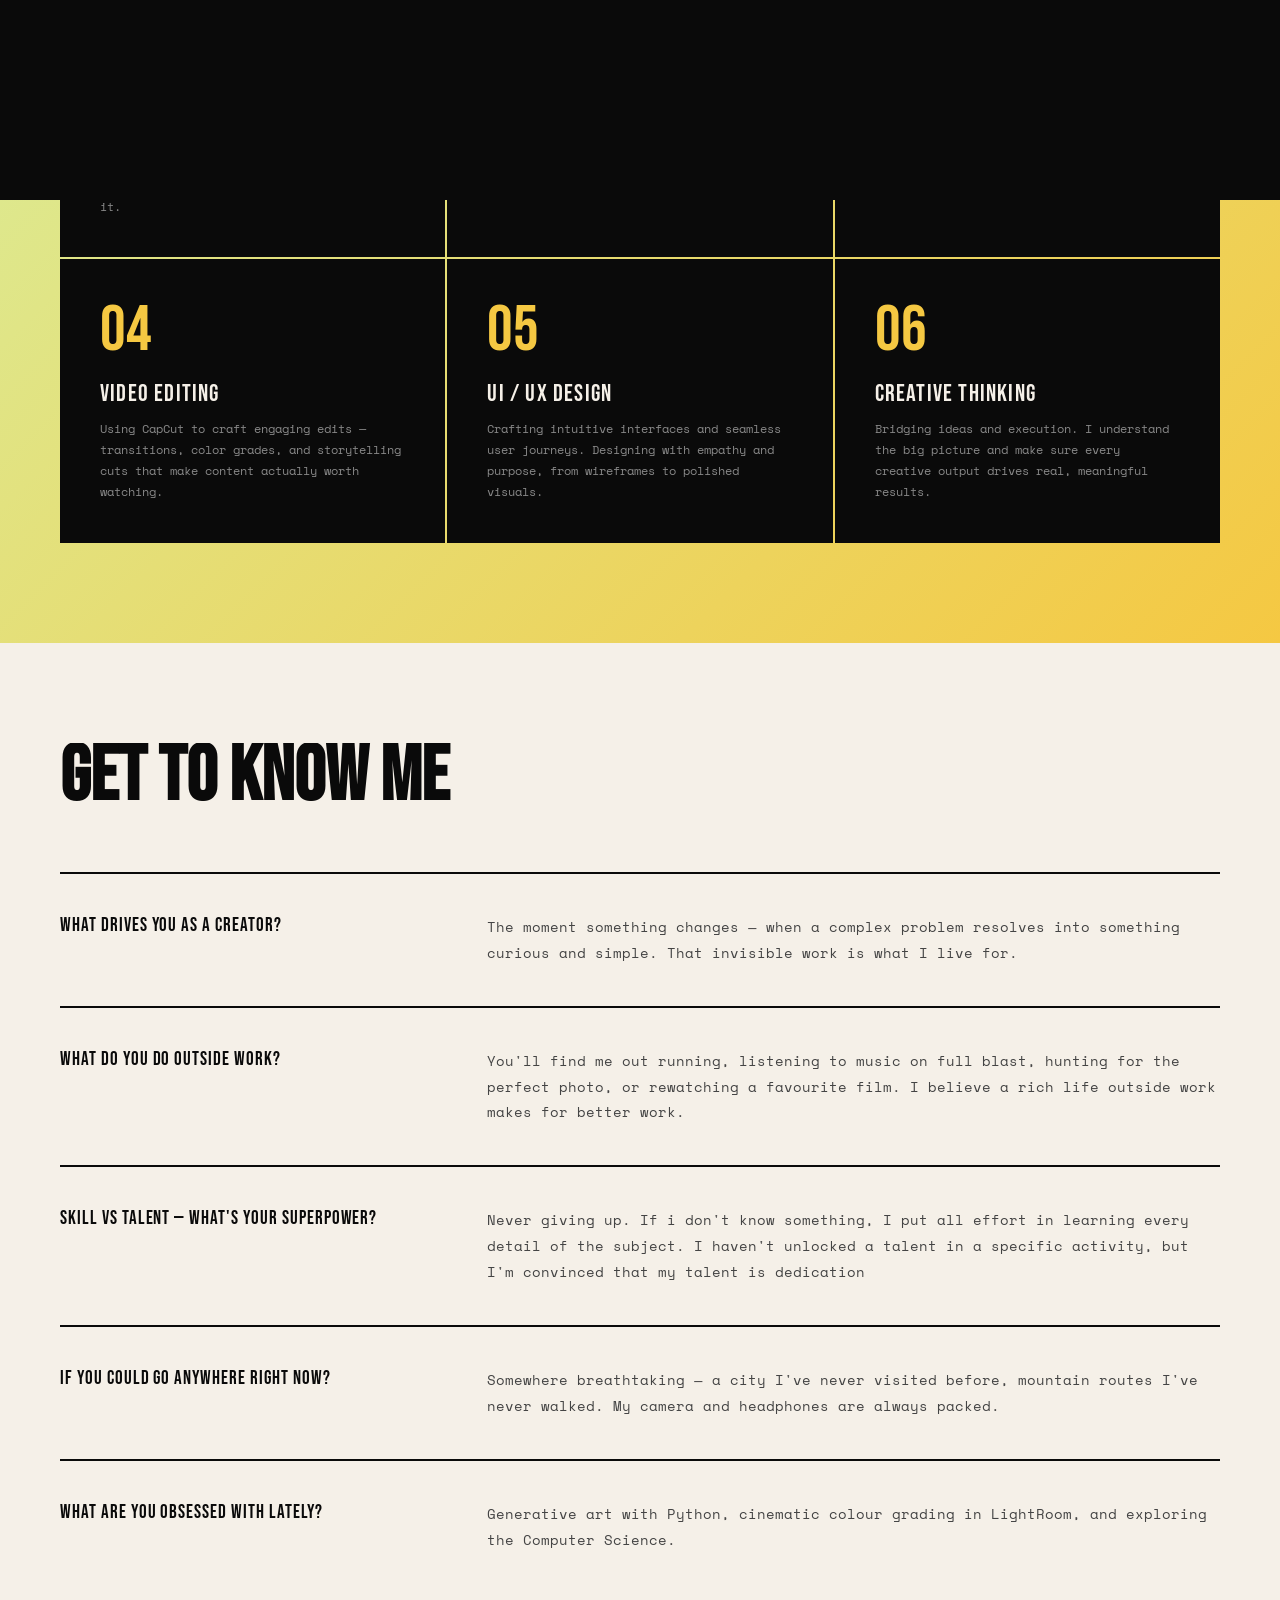
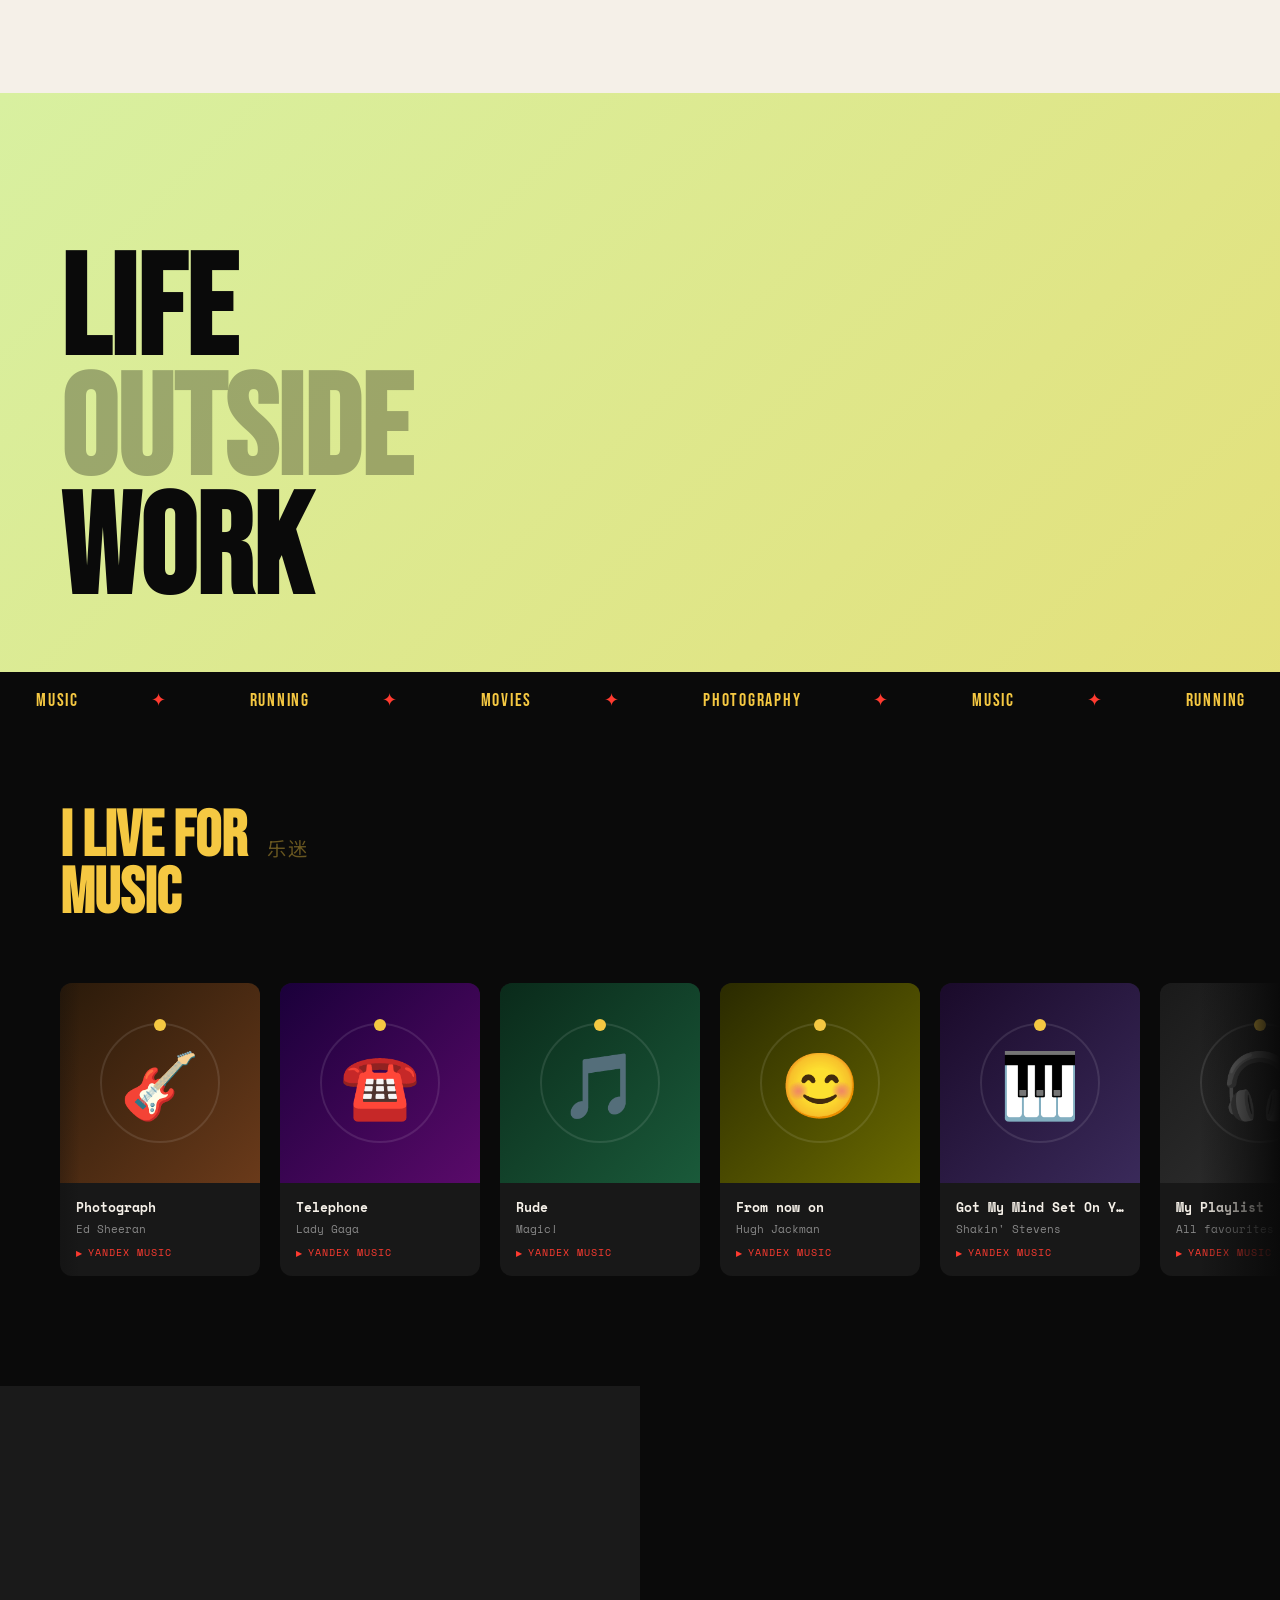
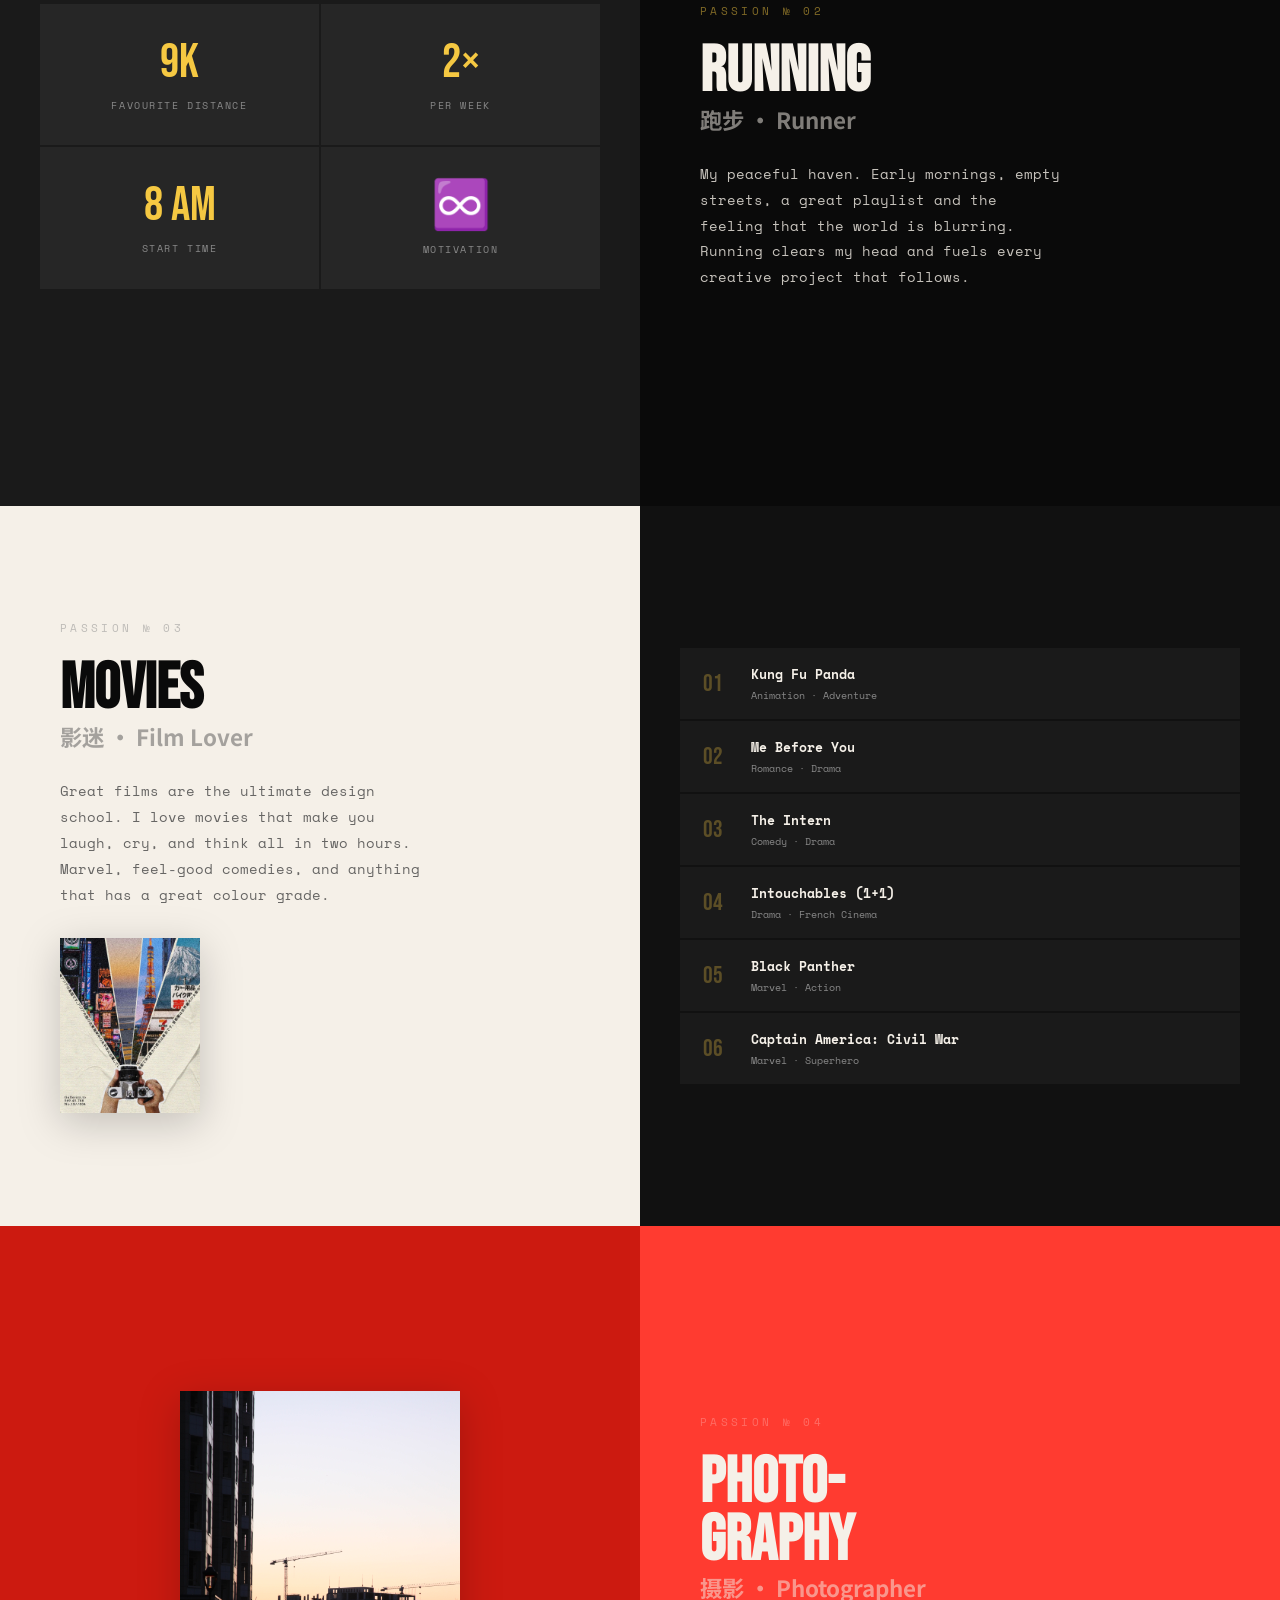
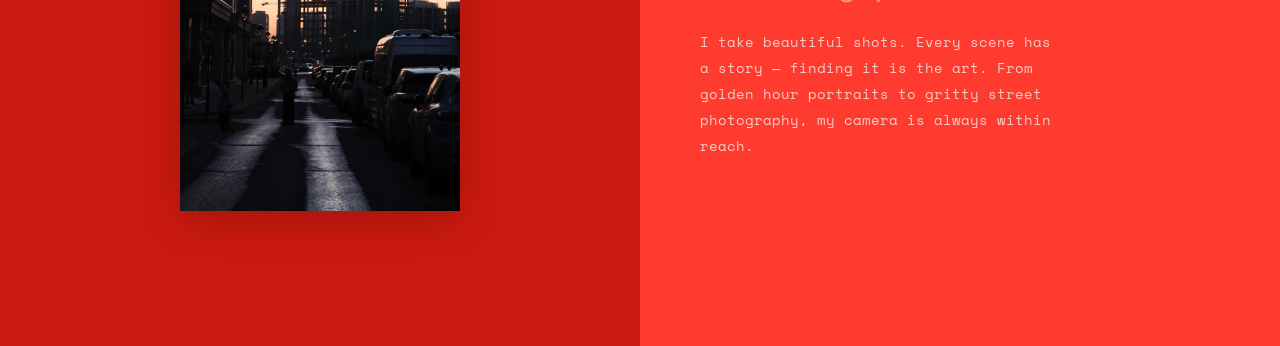
==== commit 772d17a2: "Update index.html" ====
--- a/index.html
+++ b/index.html
@@ -5,7 +5,7 @@
   <meta name="viewport" content="width=device-width, initial-scale=1.0"/>
   <title>Камилла Фаррахова Portfolio (kamilla farrakhova)</title>
   <meta property="og:title" content="Камилла Фаррахова | Portfolio" />
-  <meta property="og:description" content="Сайт-Портфолио Камиллы Фарраховой 2026:Проекты, Контакты для связи, Хобби." />
+  <meta property="og:description" content="Сайт-портфолио Камиллы Фарраховой 2026. Kamilla Farrakhova's Portfolio Website 2026" />
   <meta property="og:url" content="https://kamillafarrakhova.site" />
   <meta property="og:image" content="https://kamillafarrakhova.site/preview.png" />
   <meta property="og:type" content="website" />
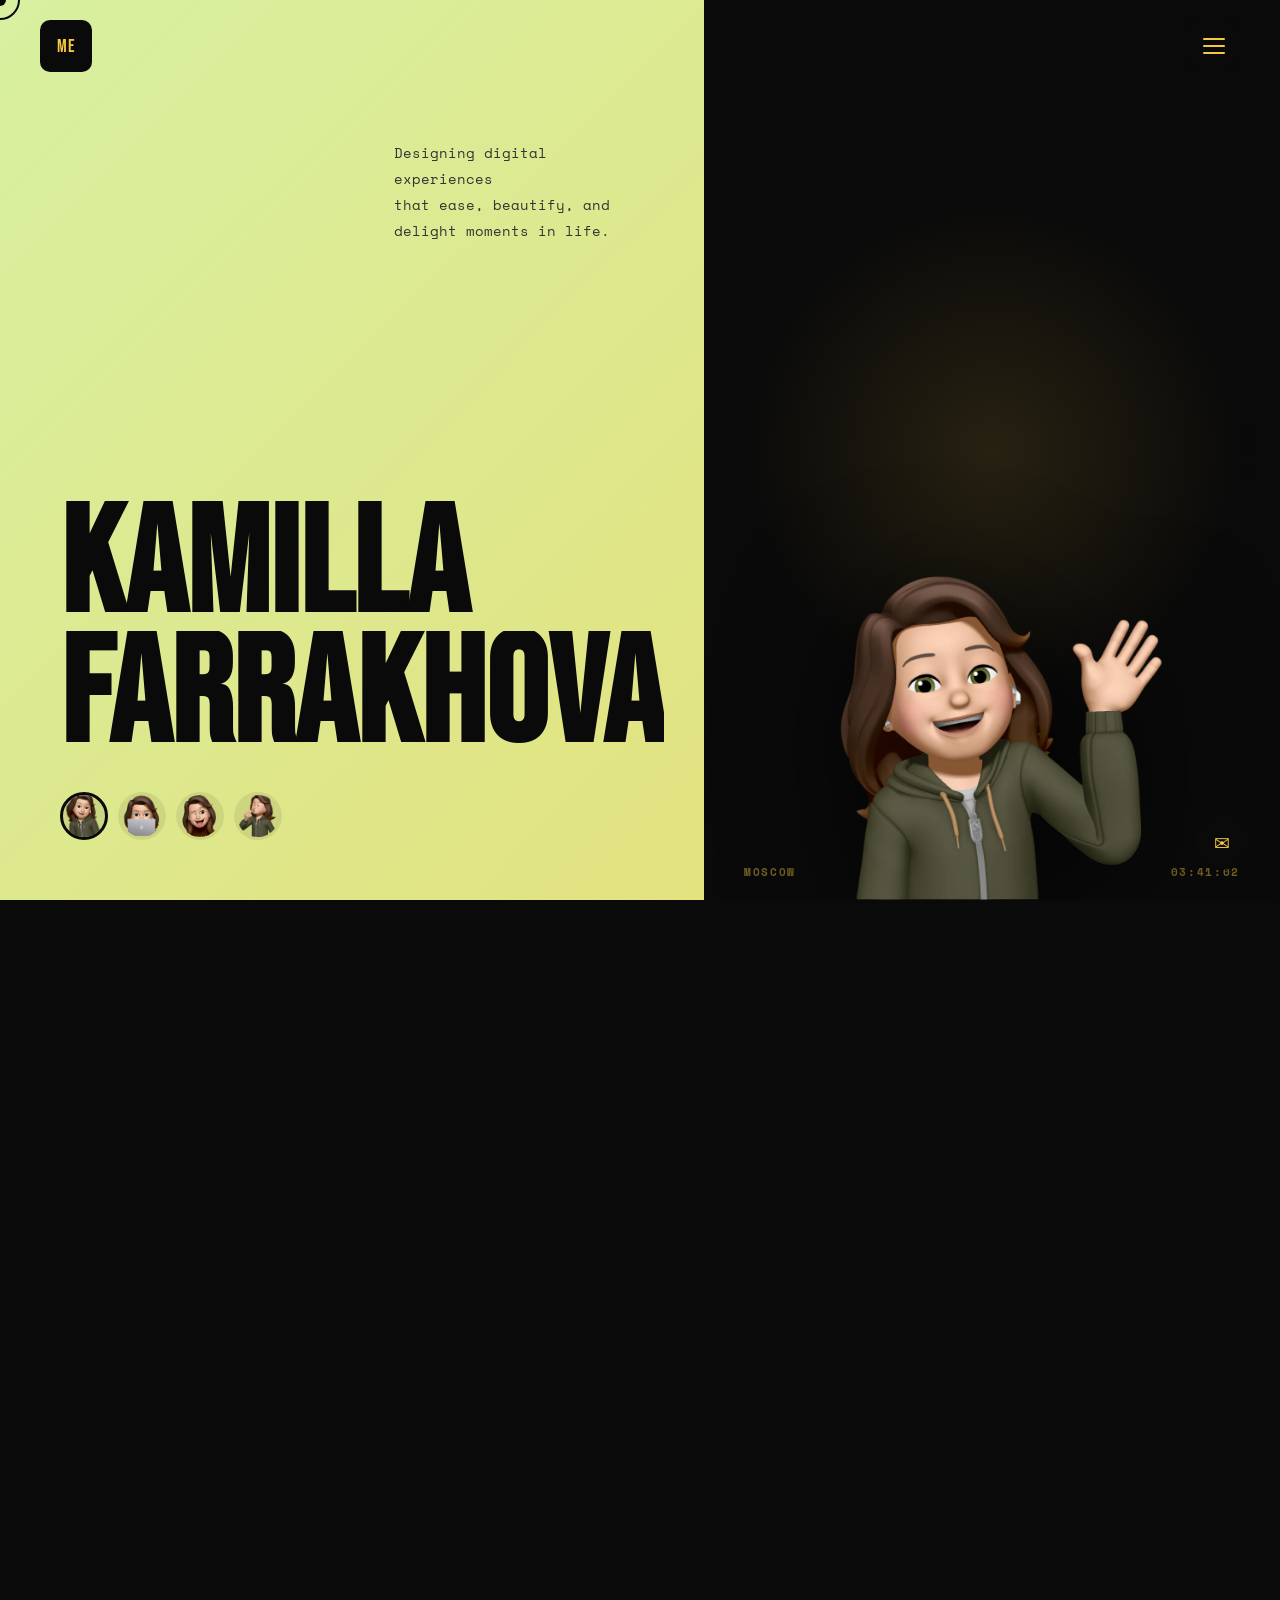
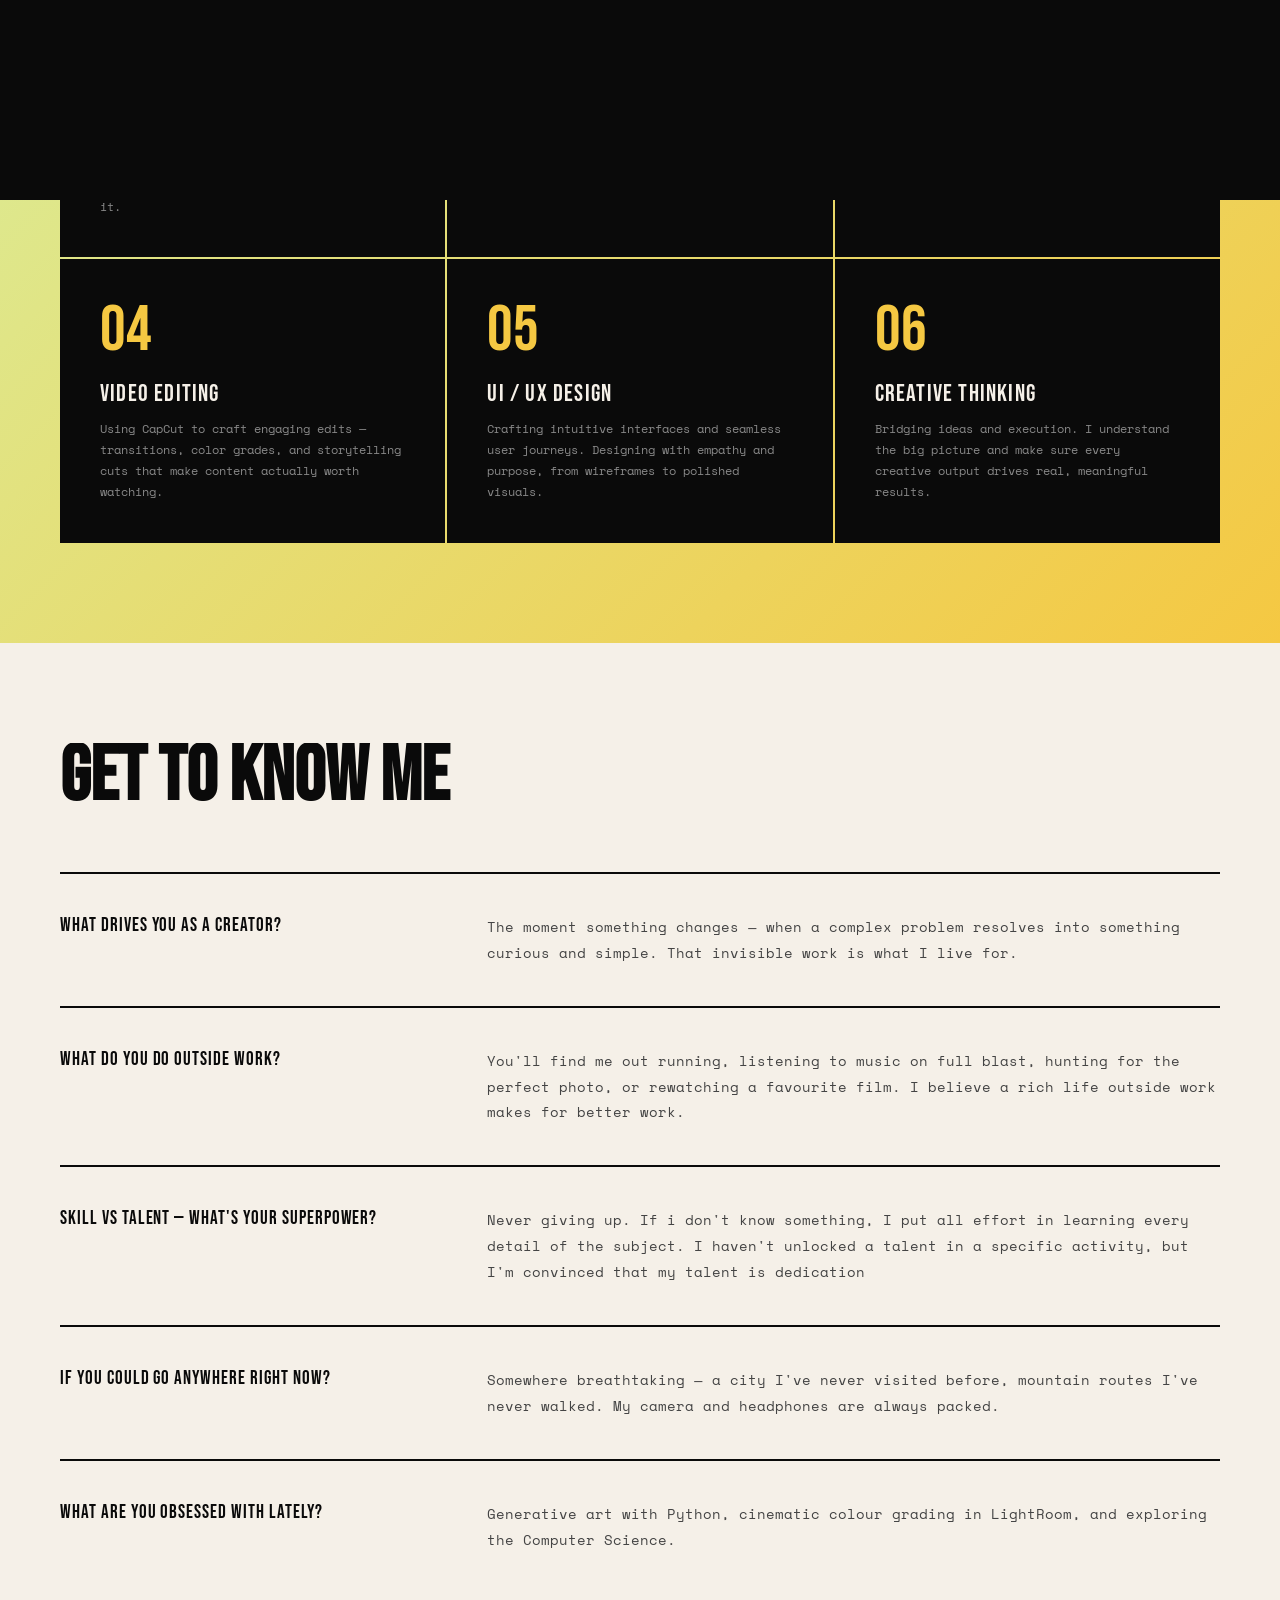
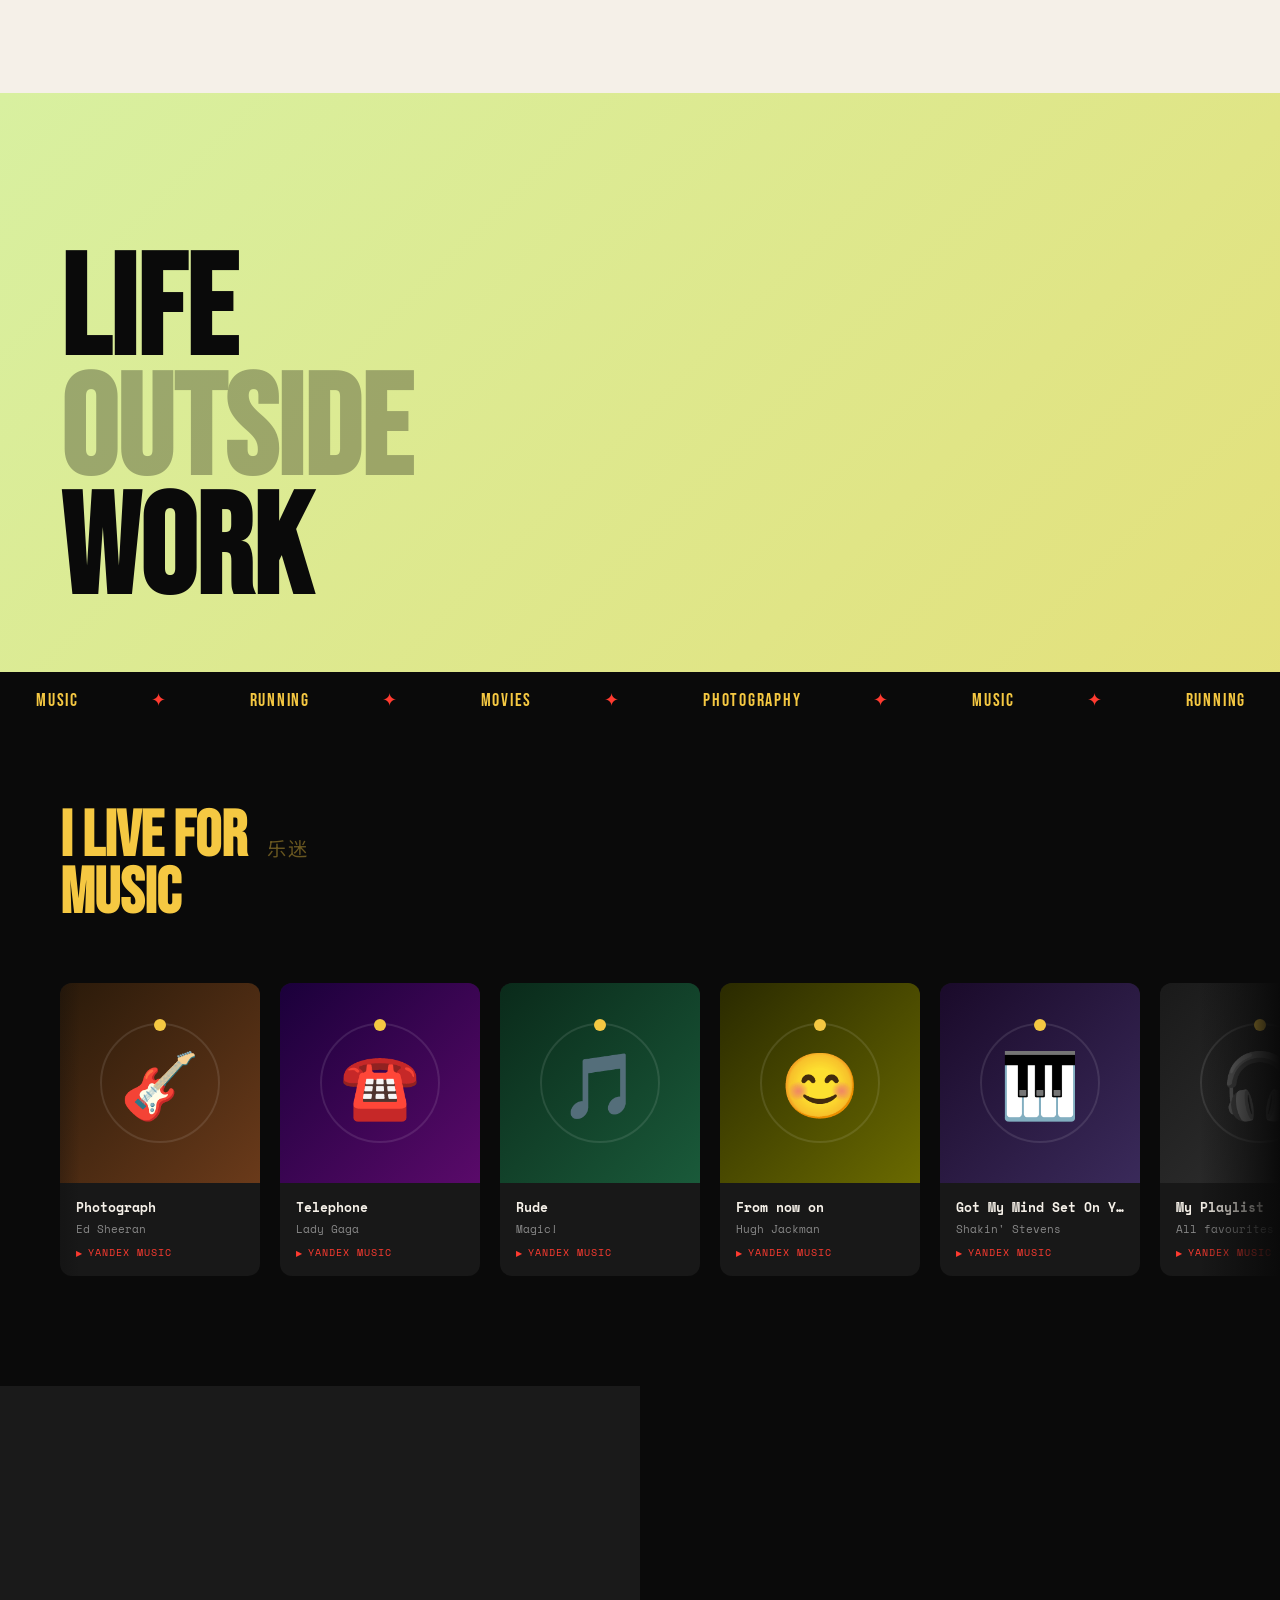
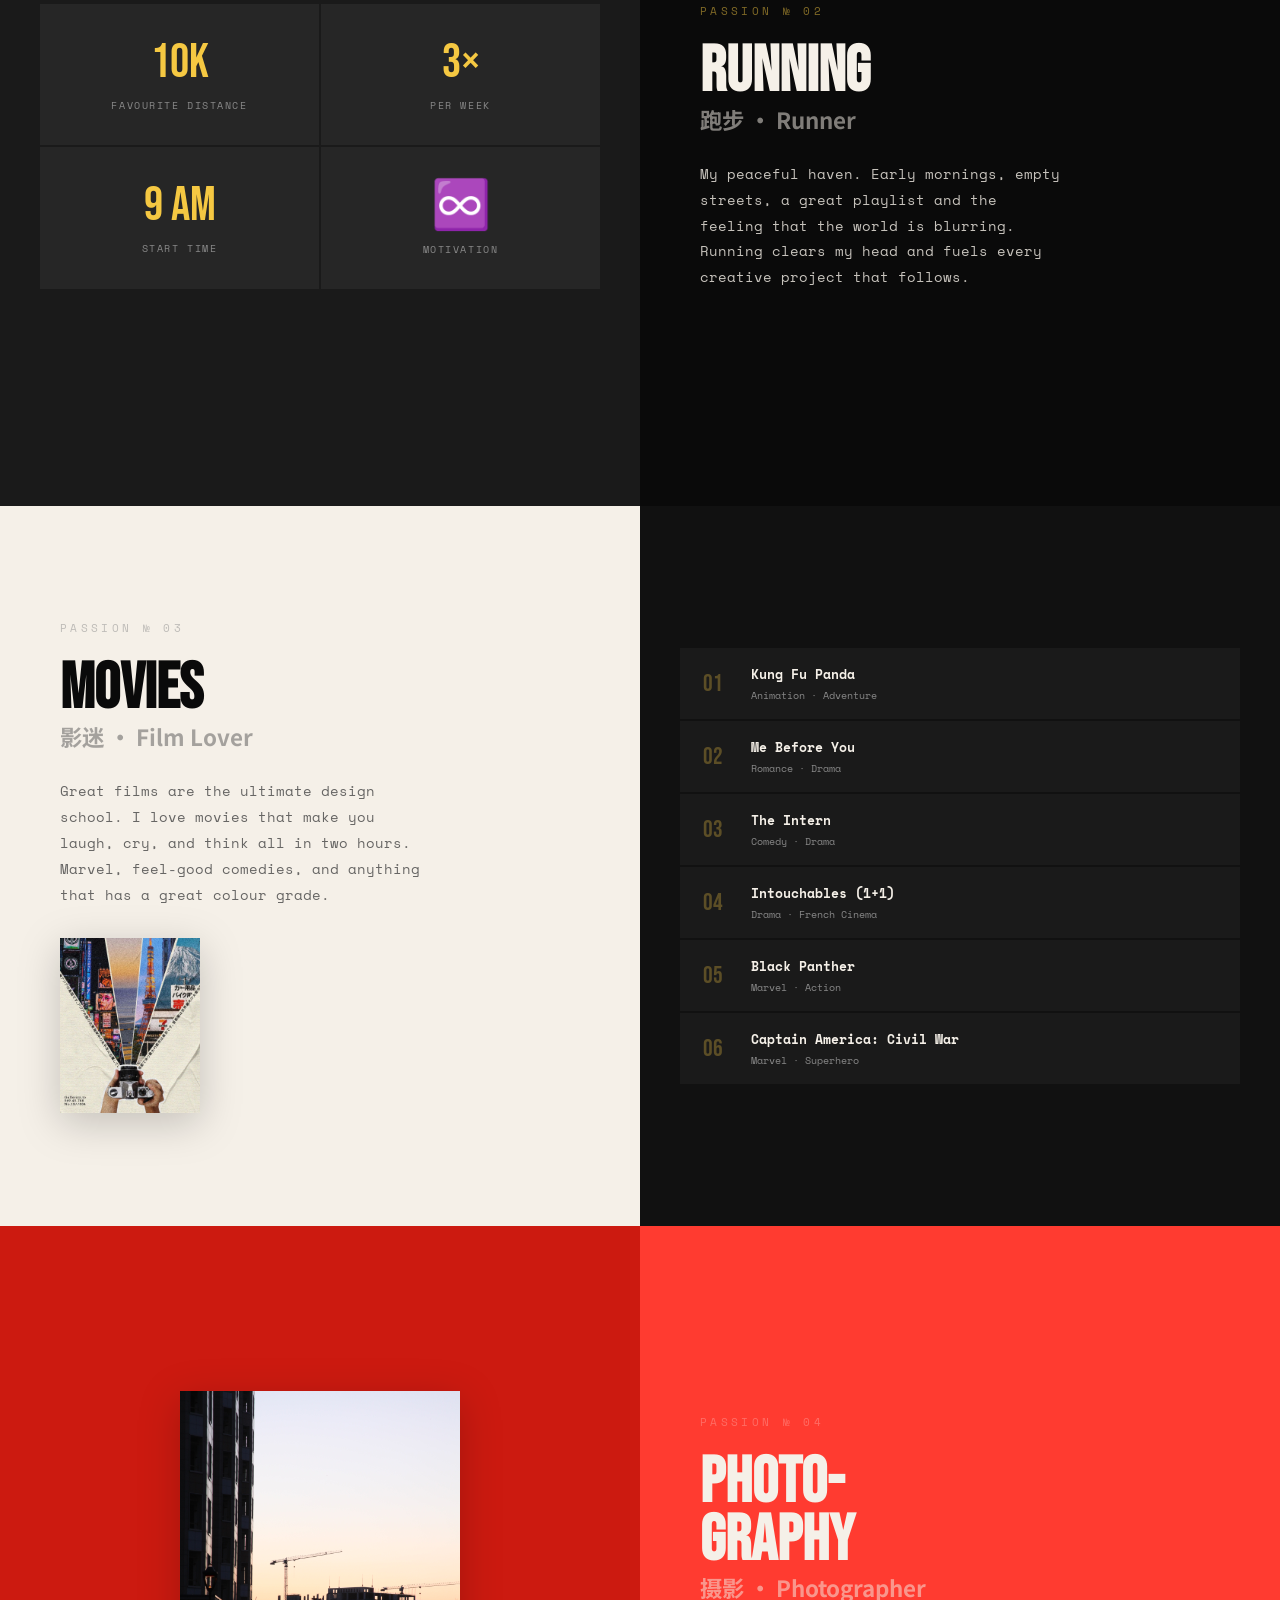
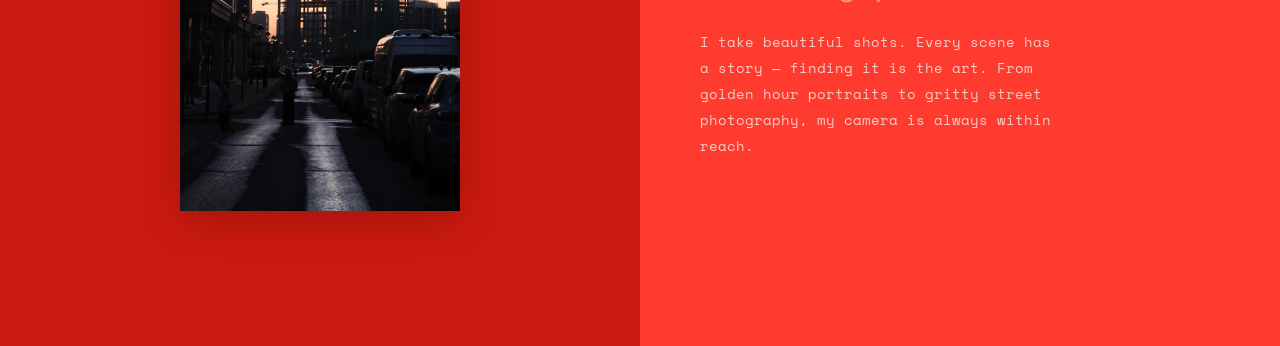
==== commit c77f3cdf: "Update index.html" ====
--- a/index.html
+++ b/index.html
@@ -12,6 +12,15 @@
   <link rel="stylesheet" href="style.css"/>
   <link rel="preconnect" href="https://fonts.googleapis.com"/>
   <link rel="preconnect" href="https://fonts.gstatic.com" crossorigin/>
+  <!-- Favicon -->
+  <link rel="icon" type="image/png" sizes="32x32" href="/favicon(3).png">
+  <link rel="icon" type="image/png" sizes="16x16" href="/favicon(4).png">  
+  <!-- Android -->
+  <link rel="icon" type="image/png" sizes="192x192" href="/favicon(2).png">
+  <link rel="icon" type="image/png" sizes="512x512" href="/favicon(1).png">
+  
+  <!-- Theme -->
+  <meta name="theme-color" content="#000000">
 </head>
 <body>
 
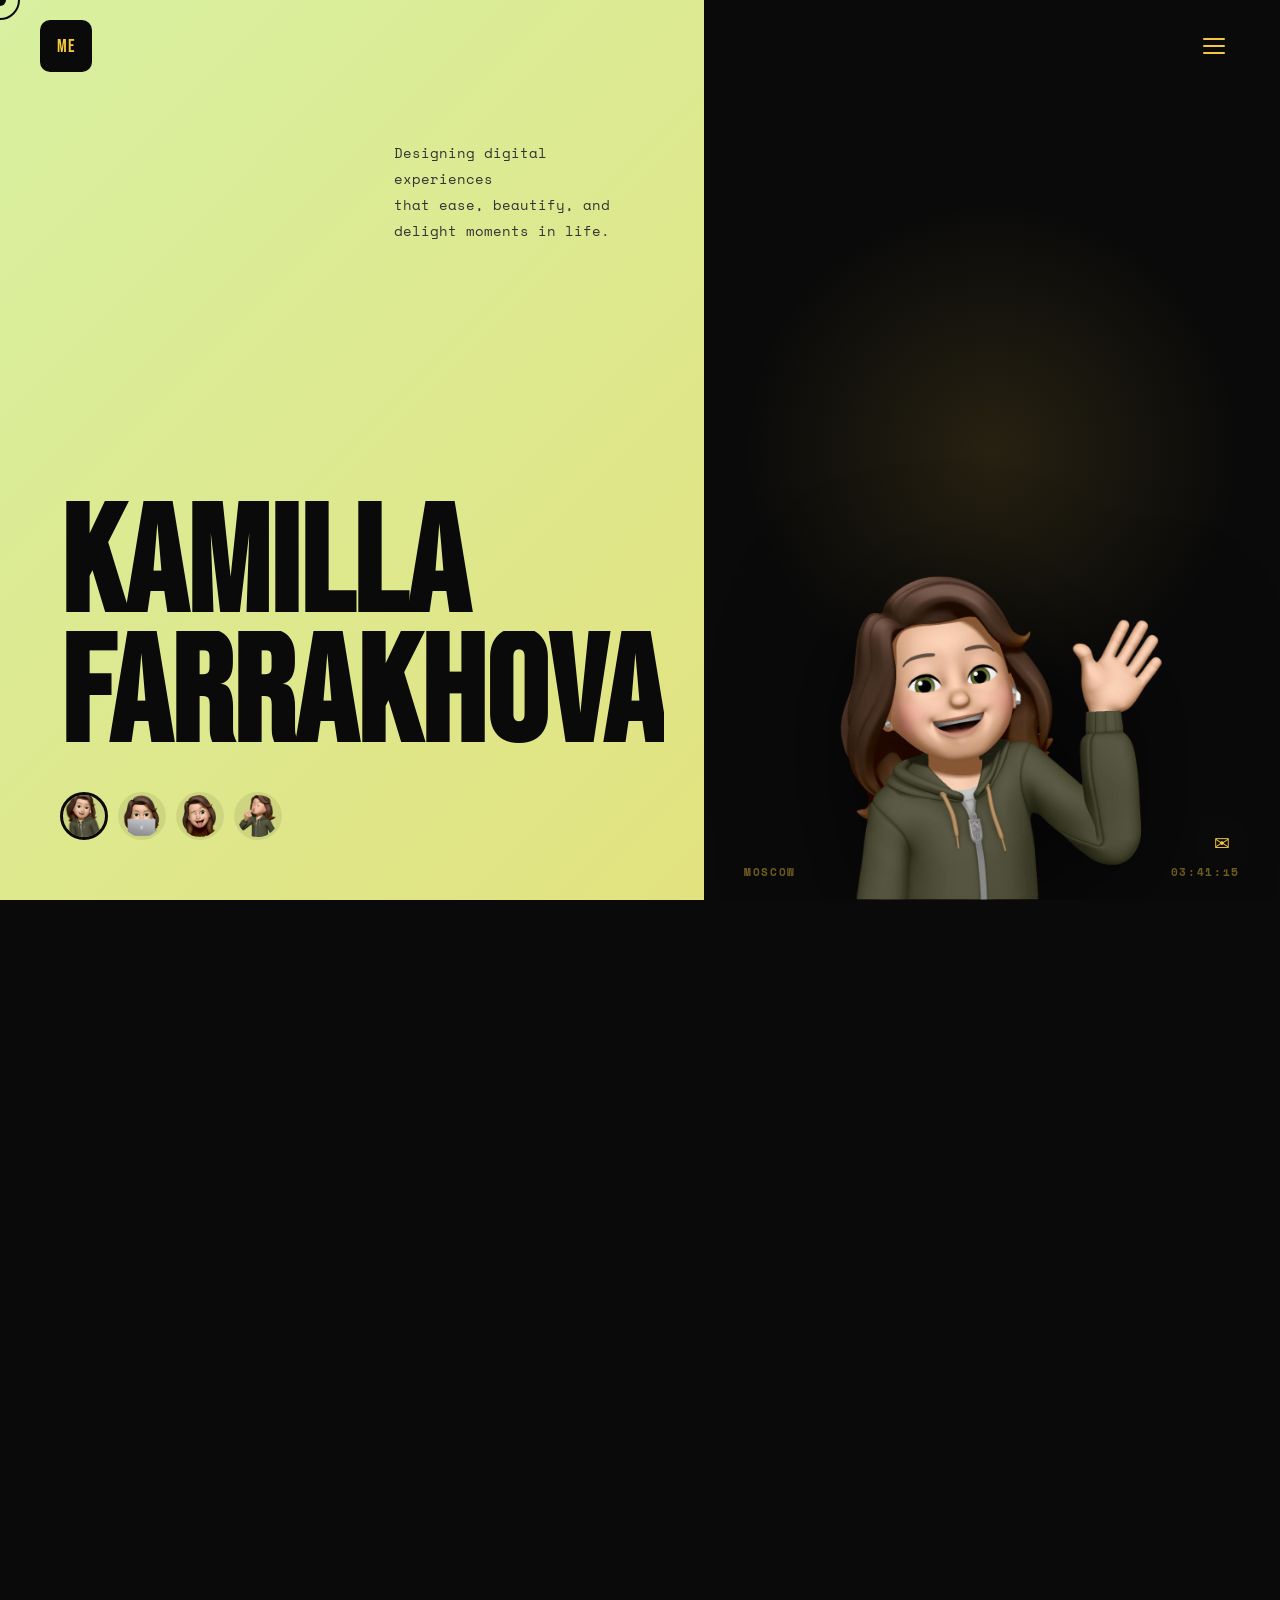
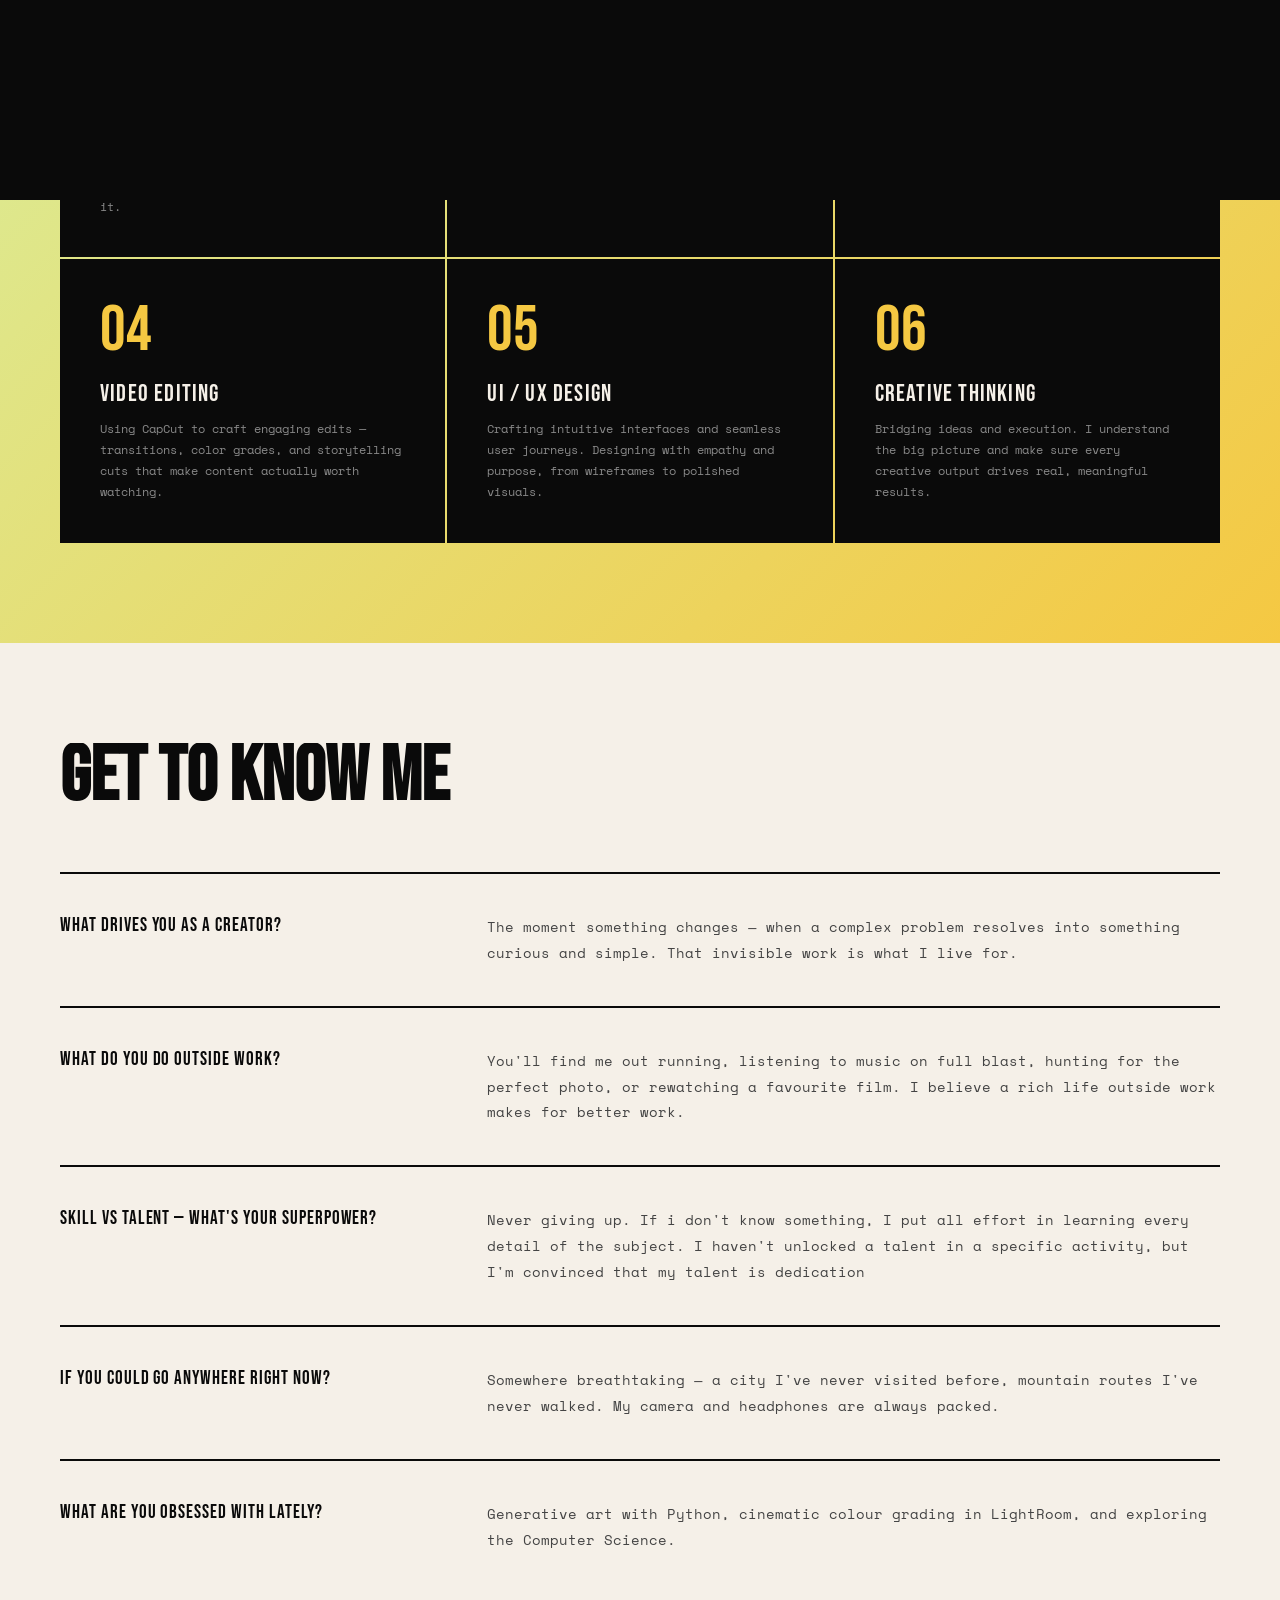
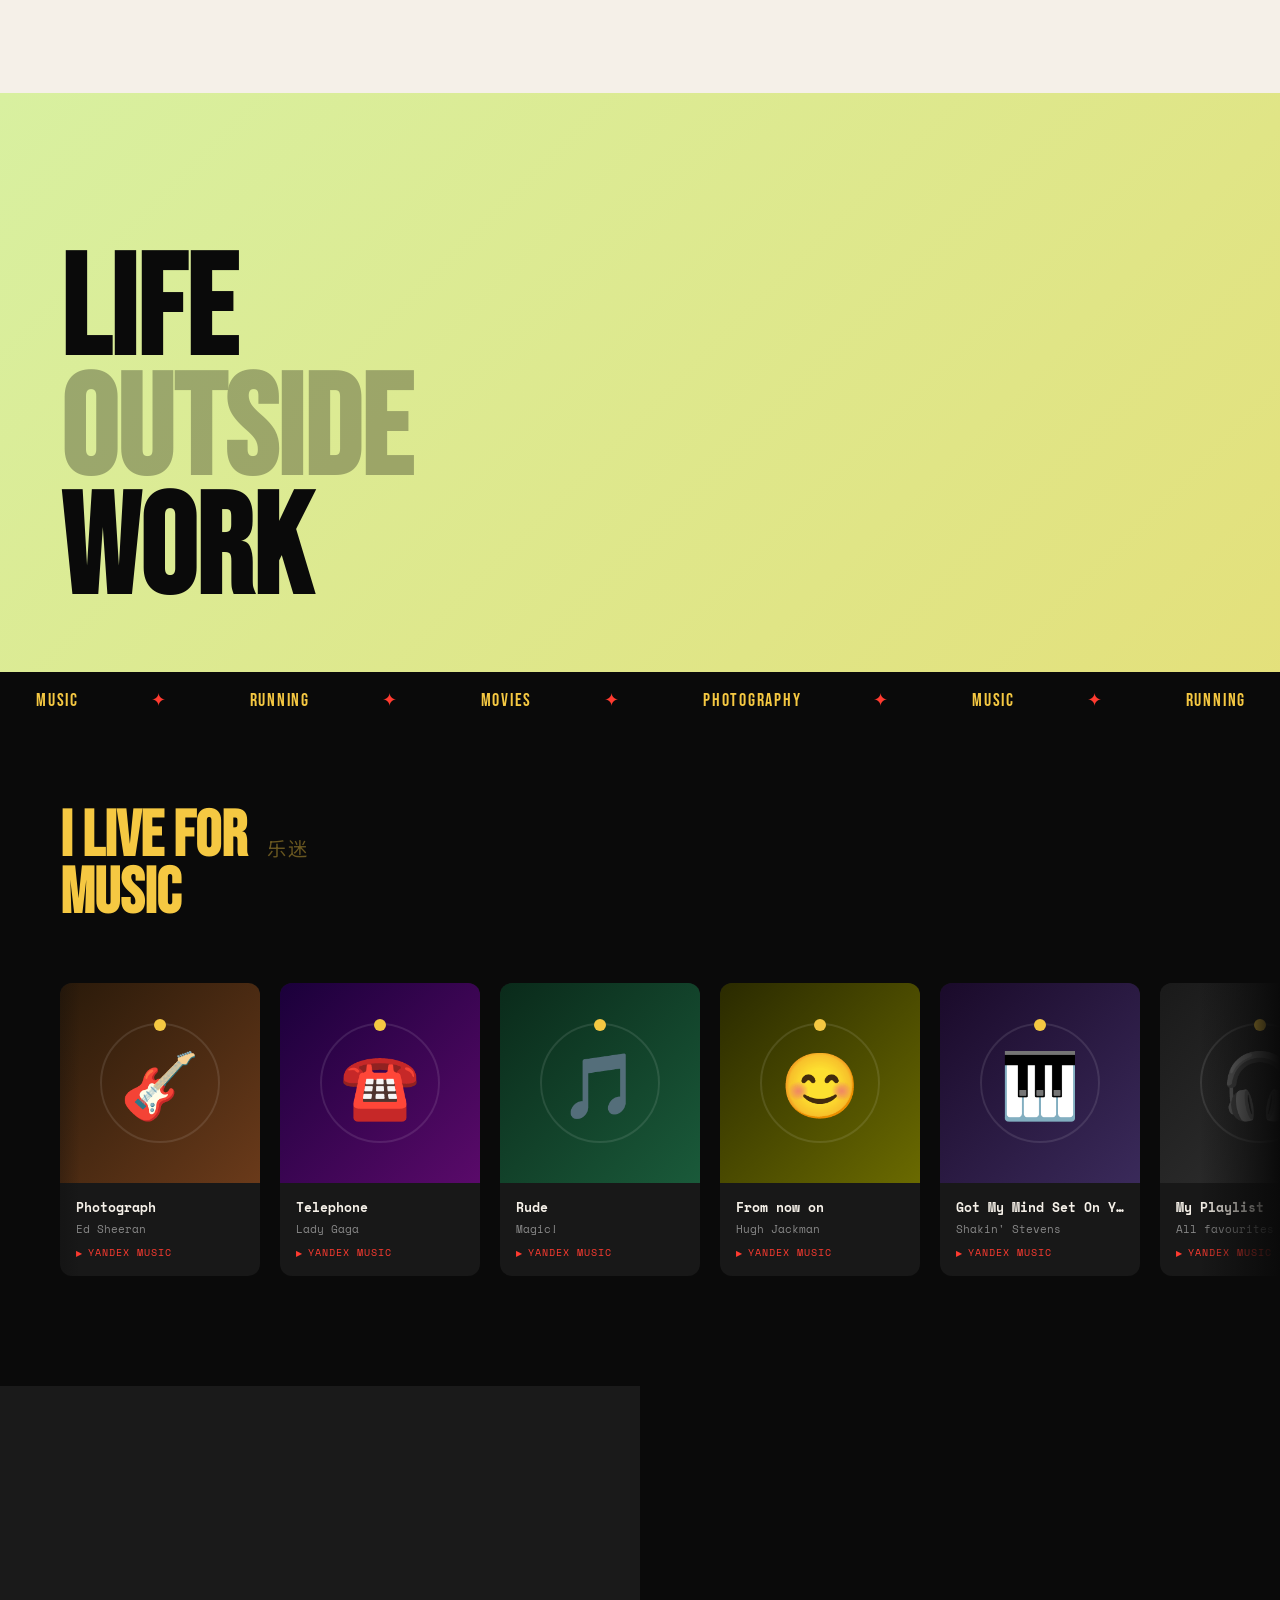
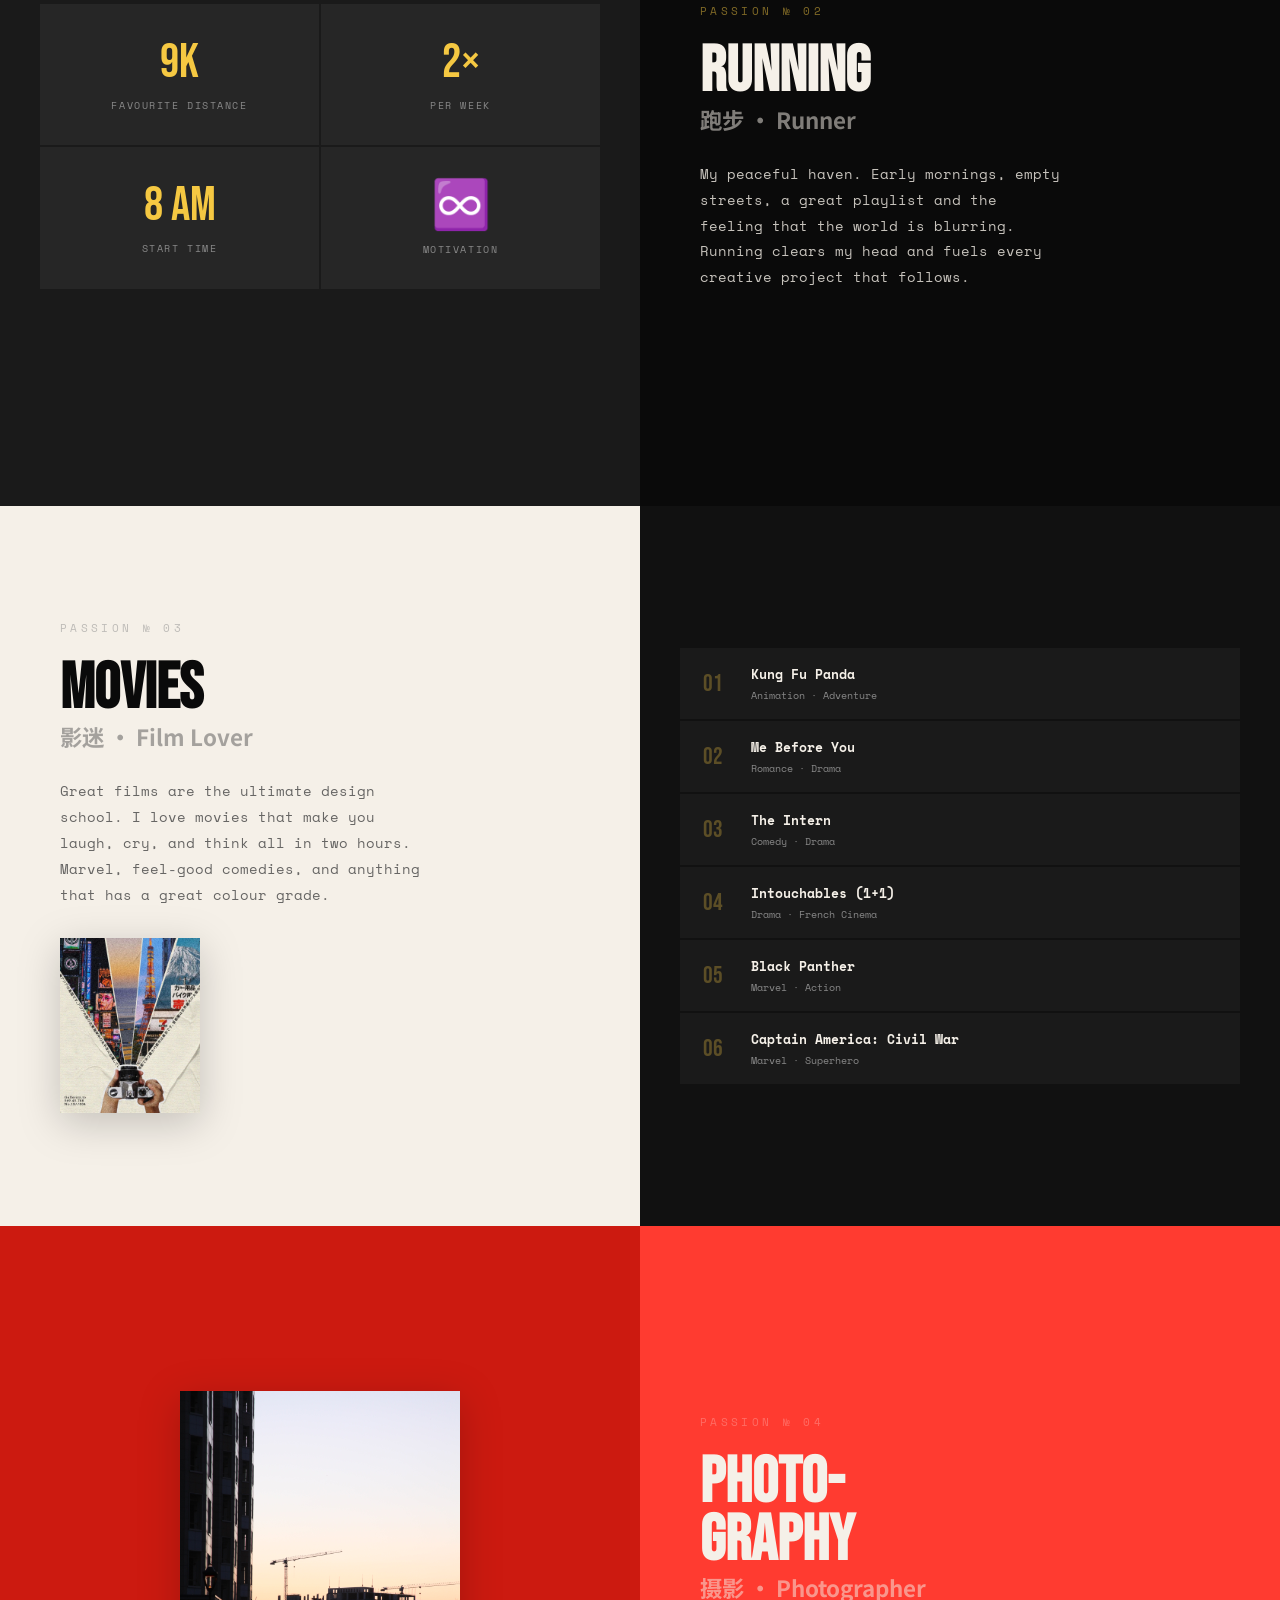
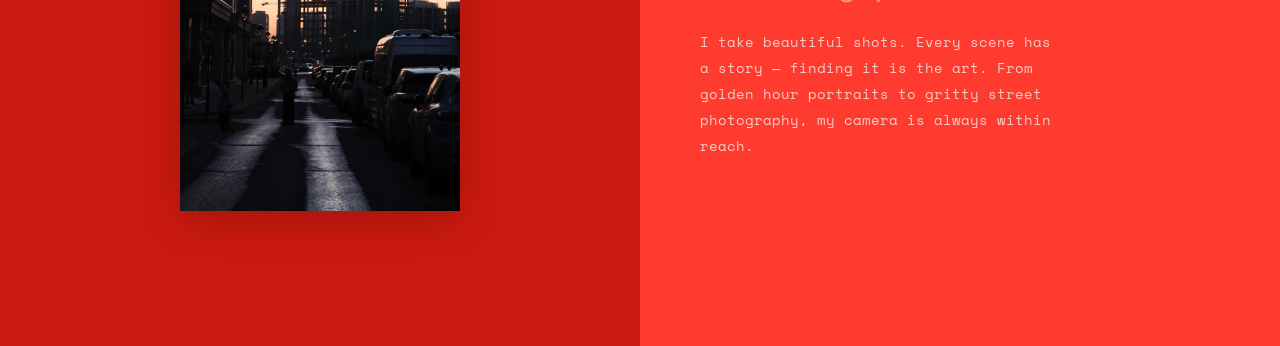
==== commit 68c9ba23: "Update index.html" ====
--- a/index.html
+++ b/index.html
@@ -13,11 +13,11 @@
   <link rel="preconnect" href="https://fonts.googleapis.com"/>
   <link rel="preconnect" href="https://fonts.gstatic.com" crossorigin/>
   <!-- Favicon -->
-  <link rel="icon" type="image/png" sizes="32x32" href="/favicon(3).png">
-  <link rel="icon" type="image/png" sizes="16x16" href="/favicon(4).png">  
+  <link rel="icon" type="image/png" sizes="32x32" href="/favicon3.png">
+  <link rel="icon" type="image/png" sizes="16x16" href="/favicon4.png">  
   <!-- Android -->
-  <link rel="icon" type="image/png" sizes="192x192" href="/favicon(2).png">
-  <link rel="icon" type="image/png" sizes="512x512" href="/favicon(1).png">
+  <link rel="icon" type="image/png" sizes="192x192" href="/favicon2.png">
+  <link rel="icon" type="image/png" sizes="512x512" href="/favicon1.png">
   
   <!-- Theme -->
   <meta name="theme-color" content="#000000">
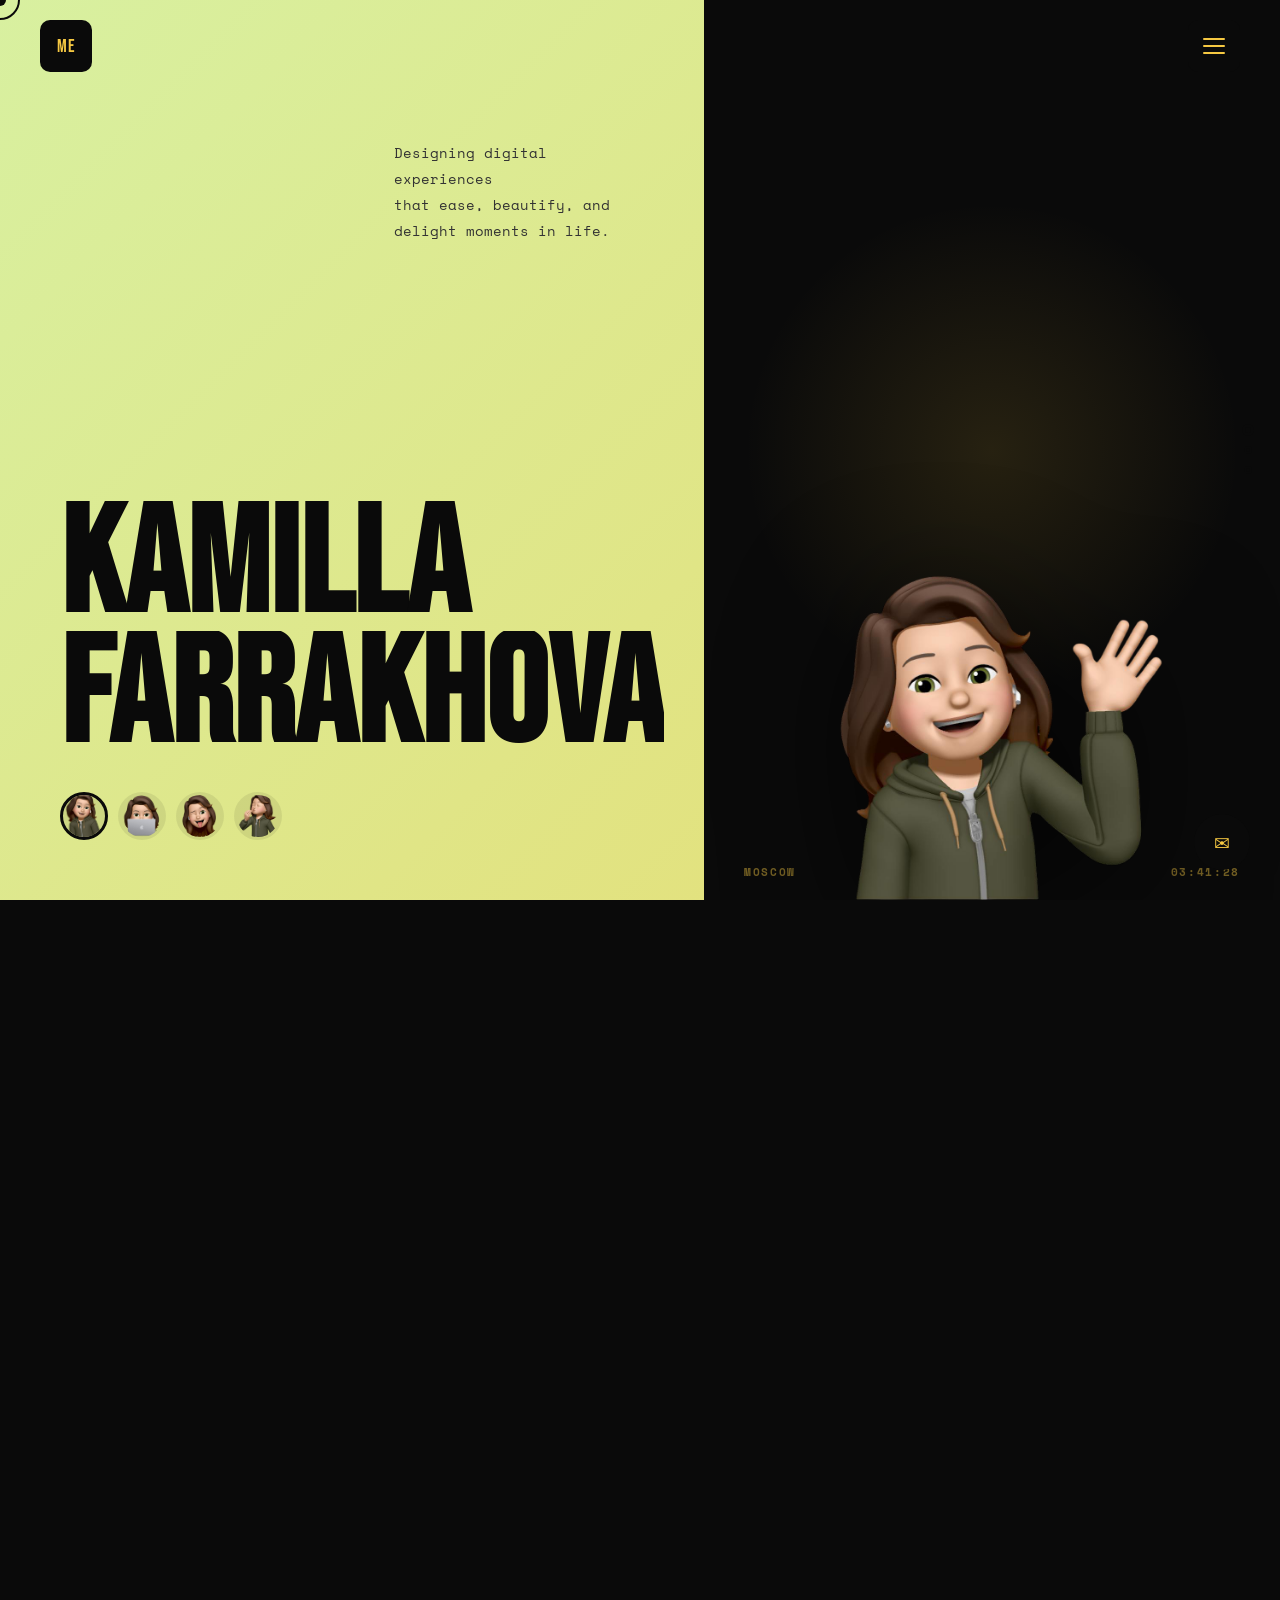
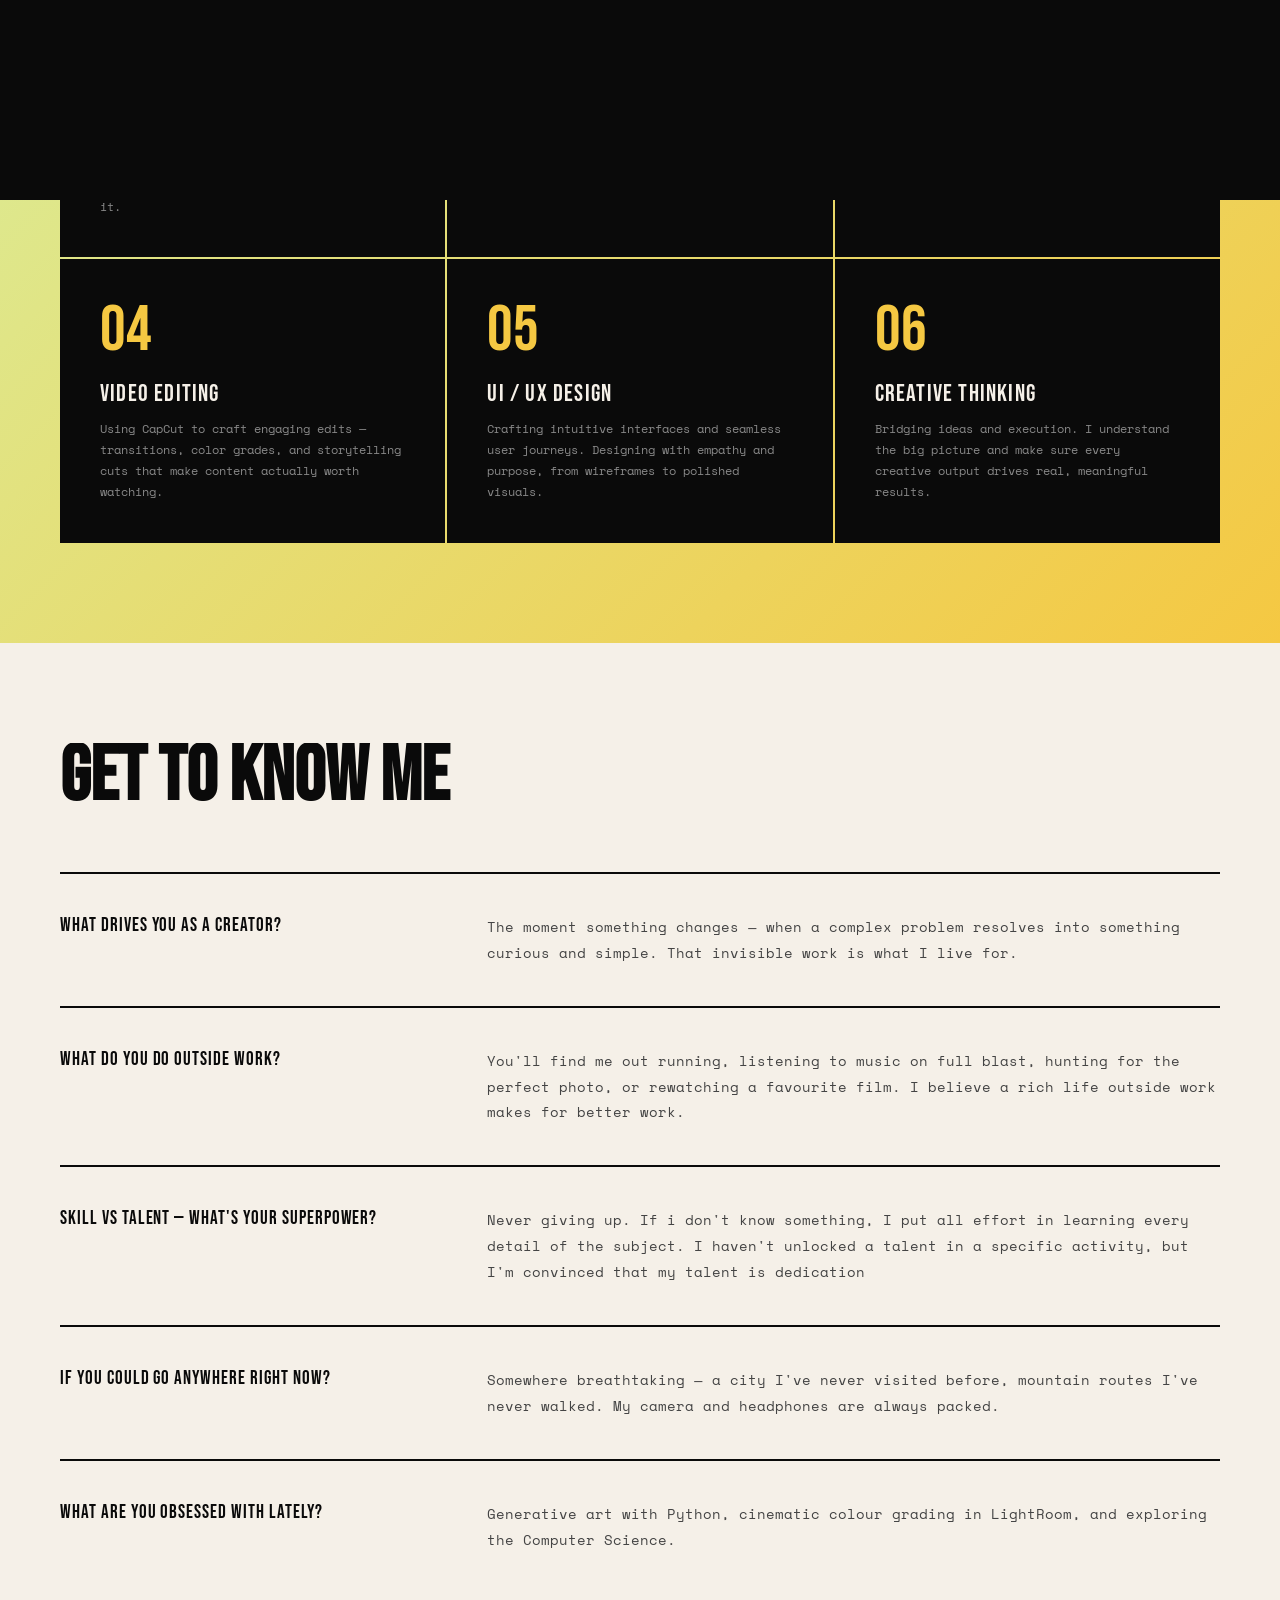
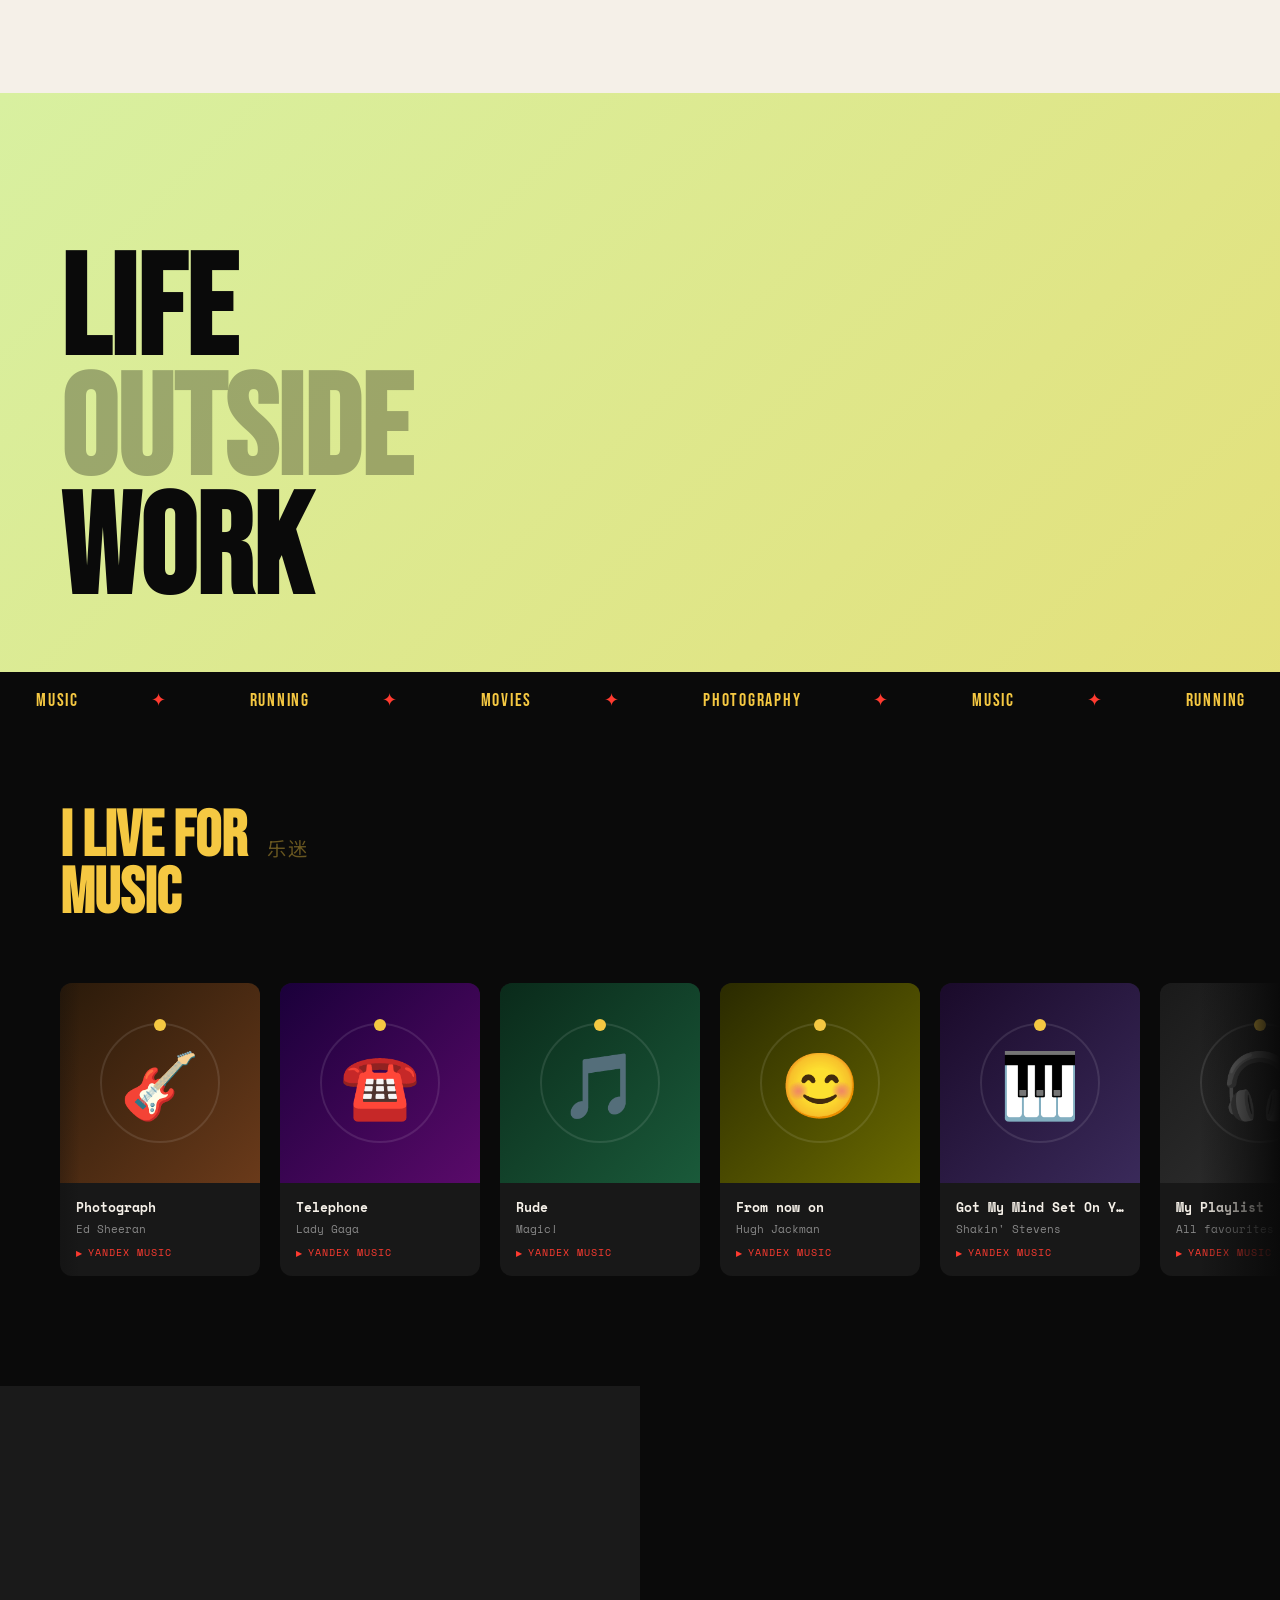
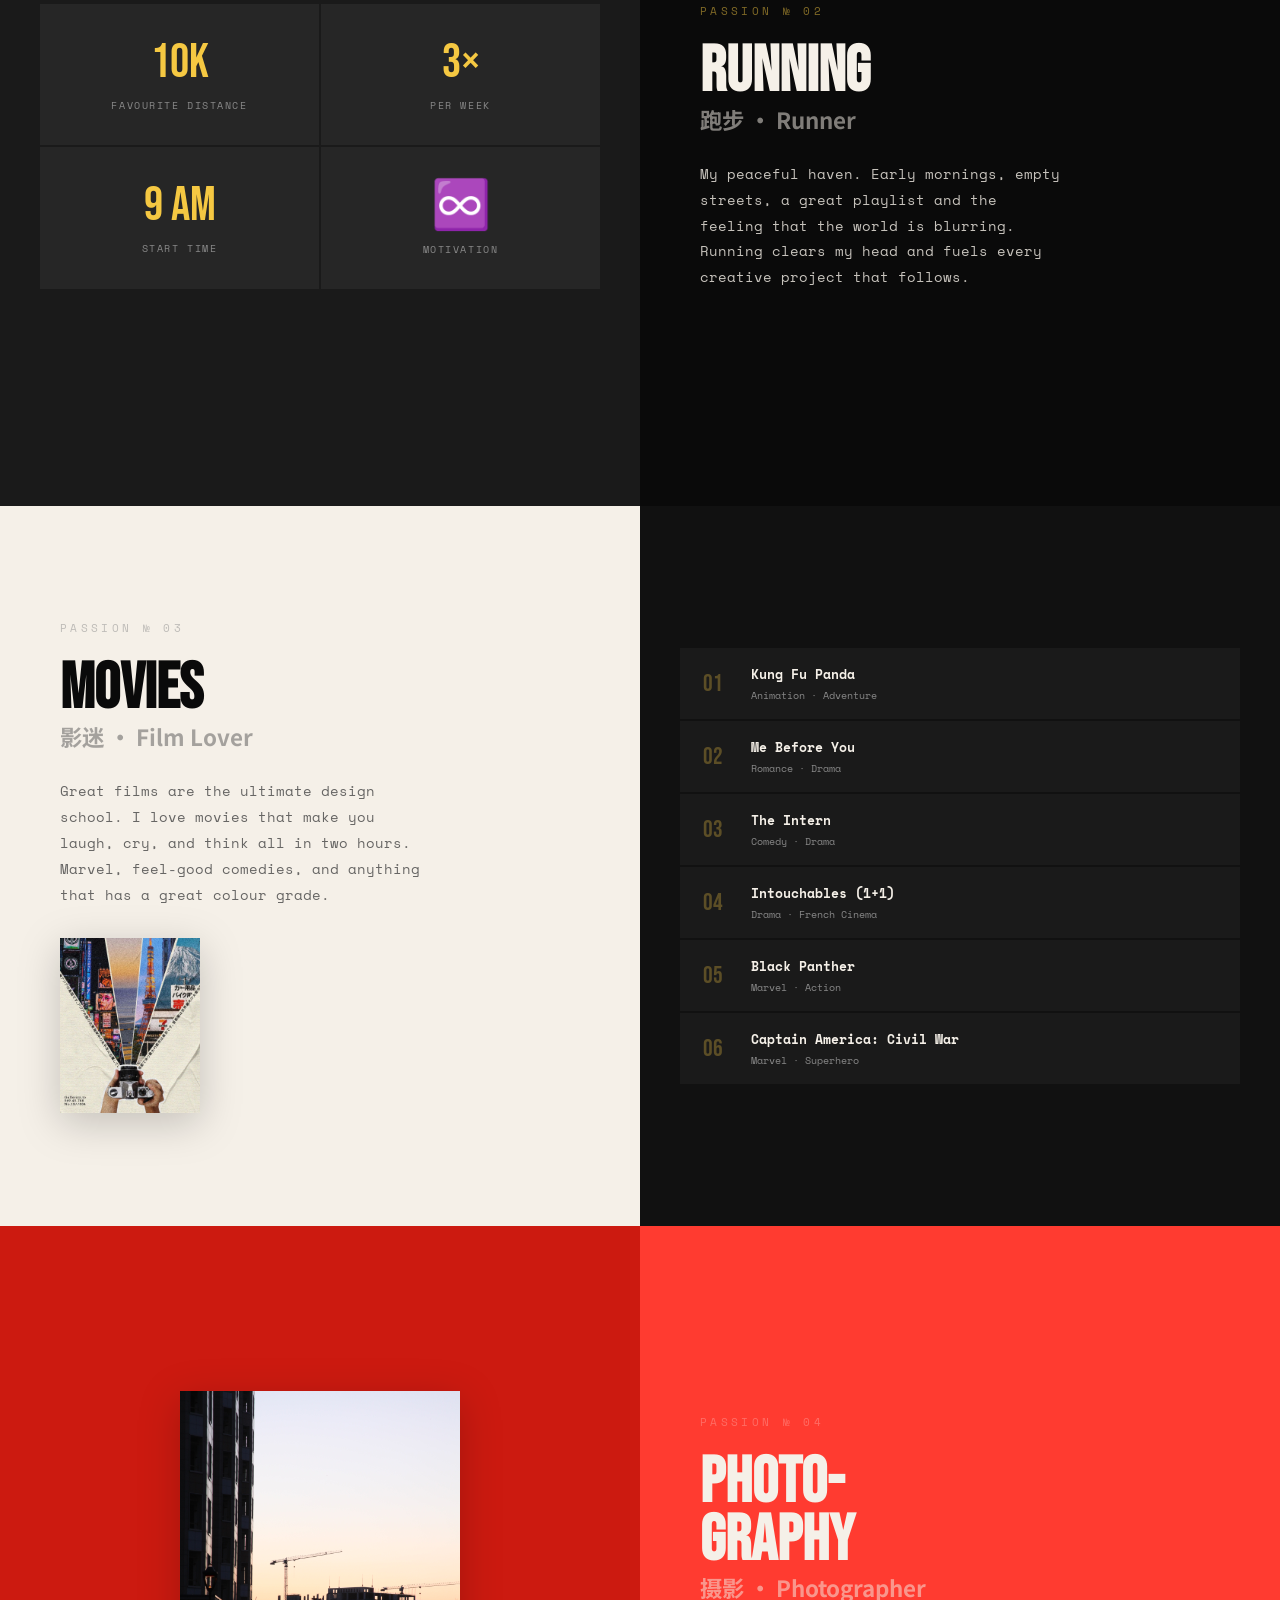
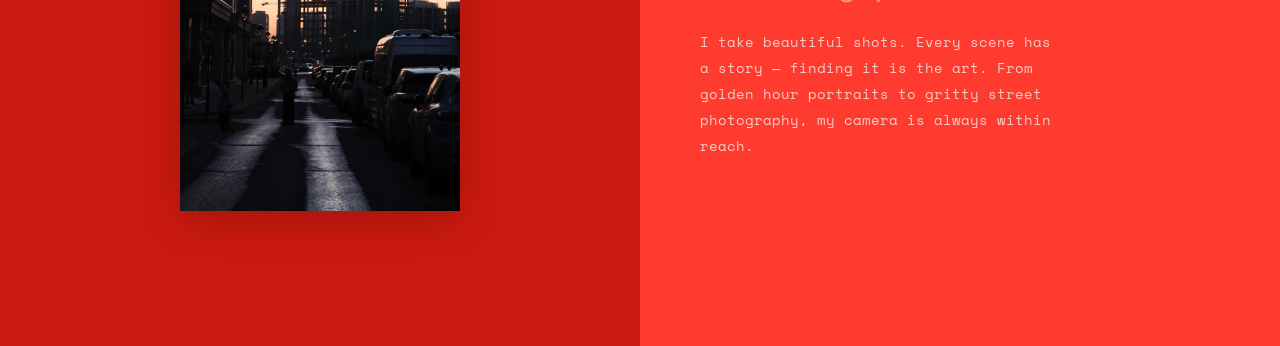
==== commit de7f7006: "Update index.html" ====
--- a/index.html
+++ b/index.html
@@ -18,6 +18,7 @@
   <!-- Android -->
   <link rel="icon" type="image/png" sizes="192x192" href="/favicon2.png">
   <link rel="icon" type="image/png" sizes="512x512" href="/favicon1.png">
+  <link rel="icon" href="/favicon.ico">
   
   <!-- Theme -->
   <meta name="theme-color" content="#000000">
